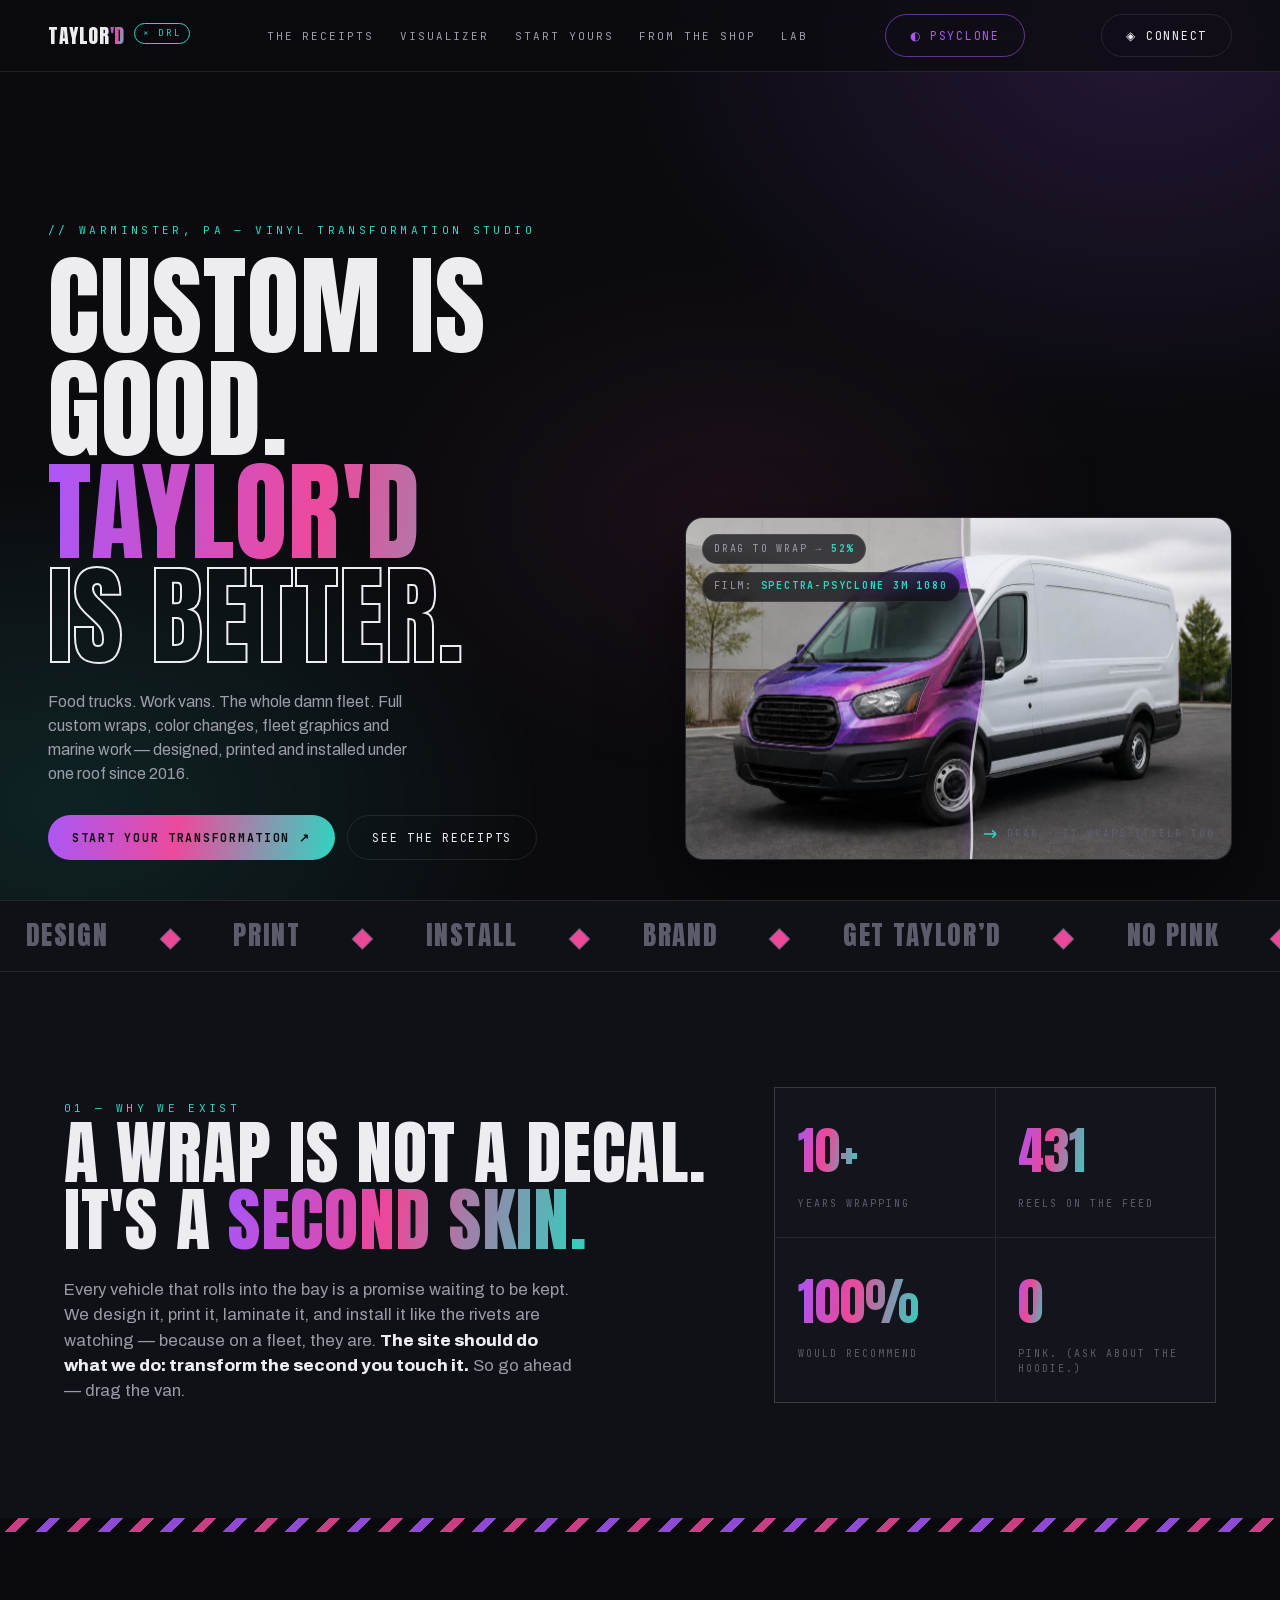
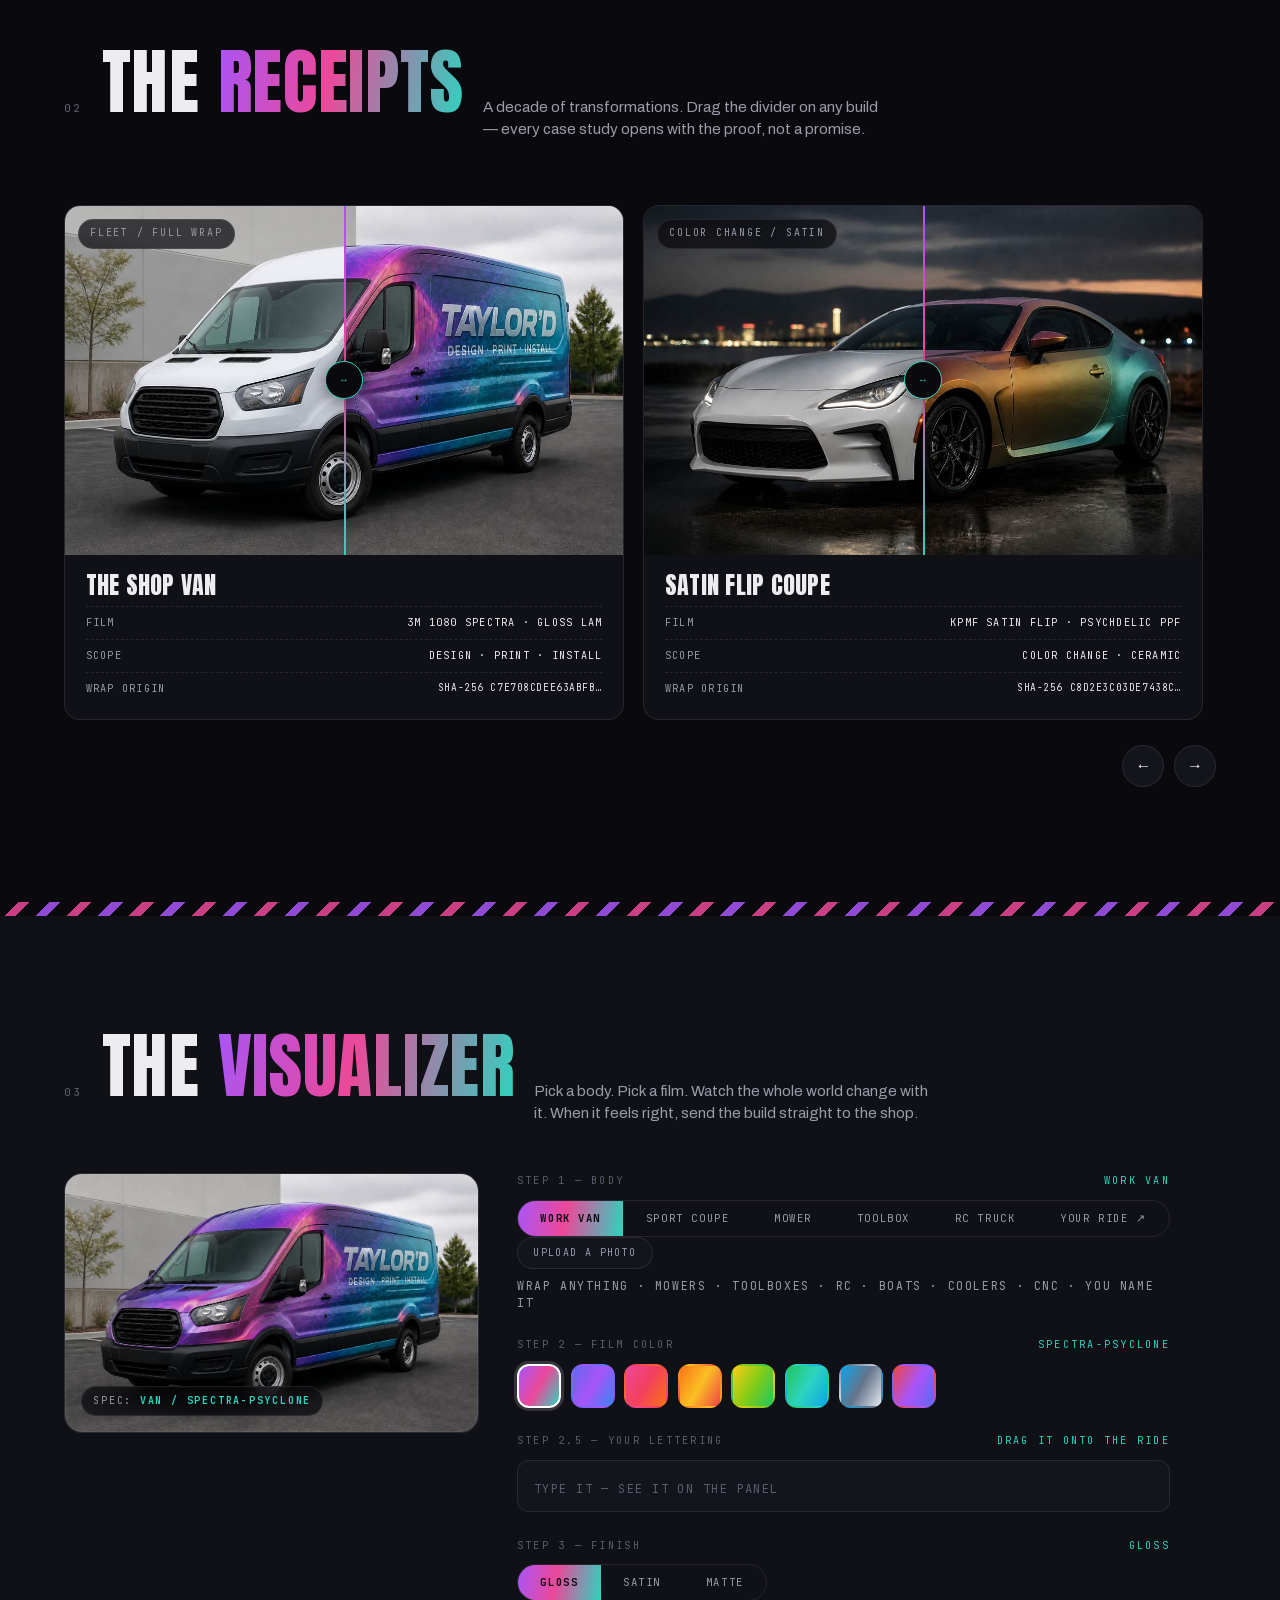
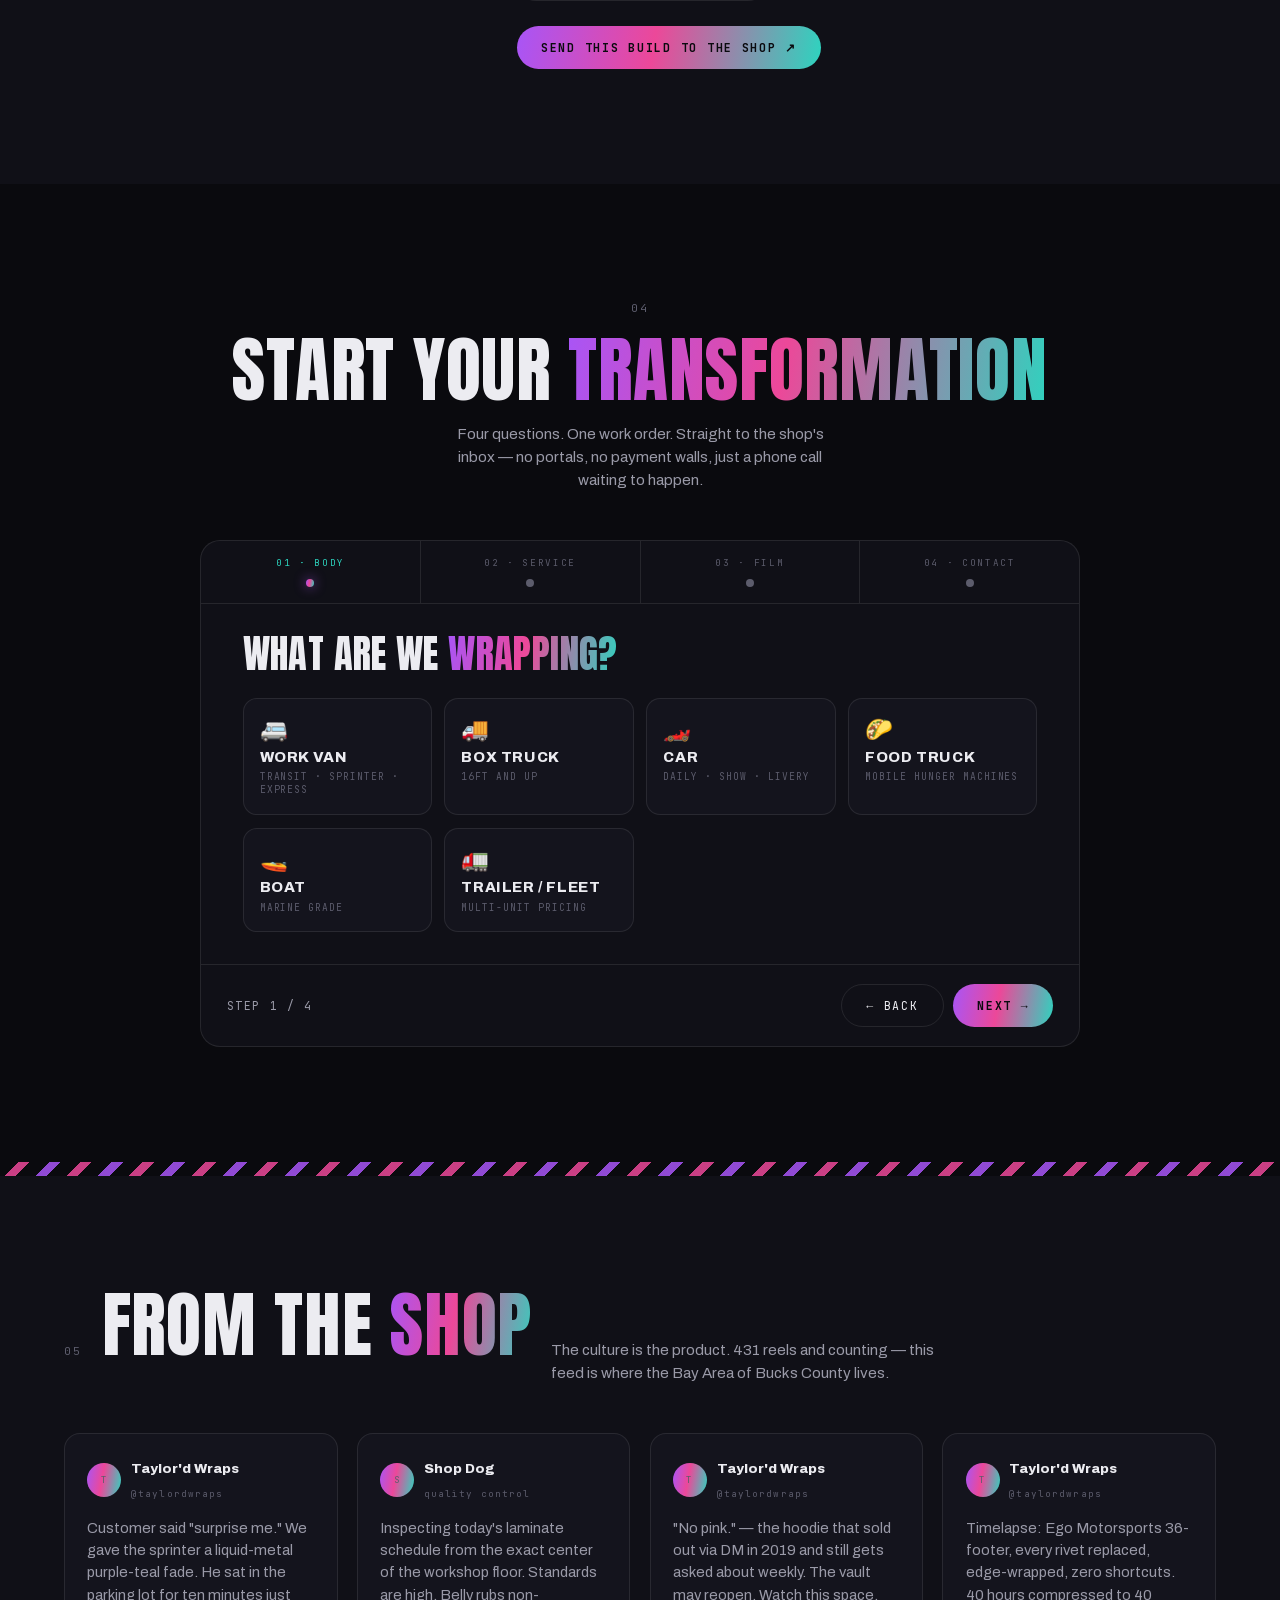
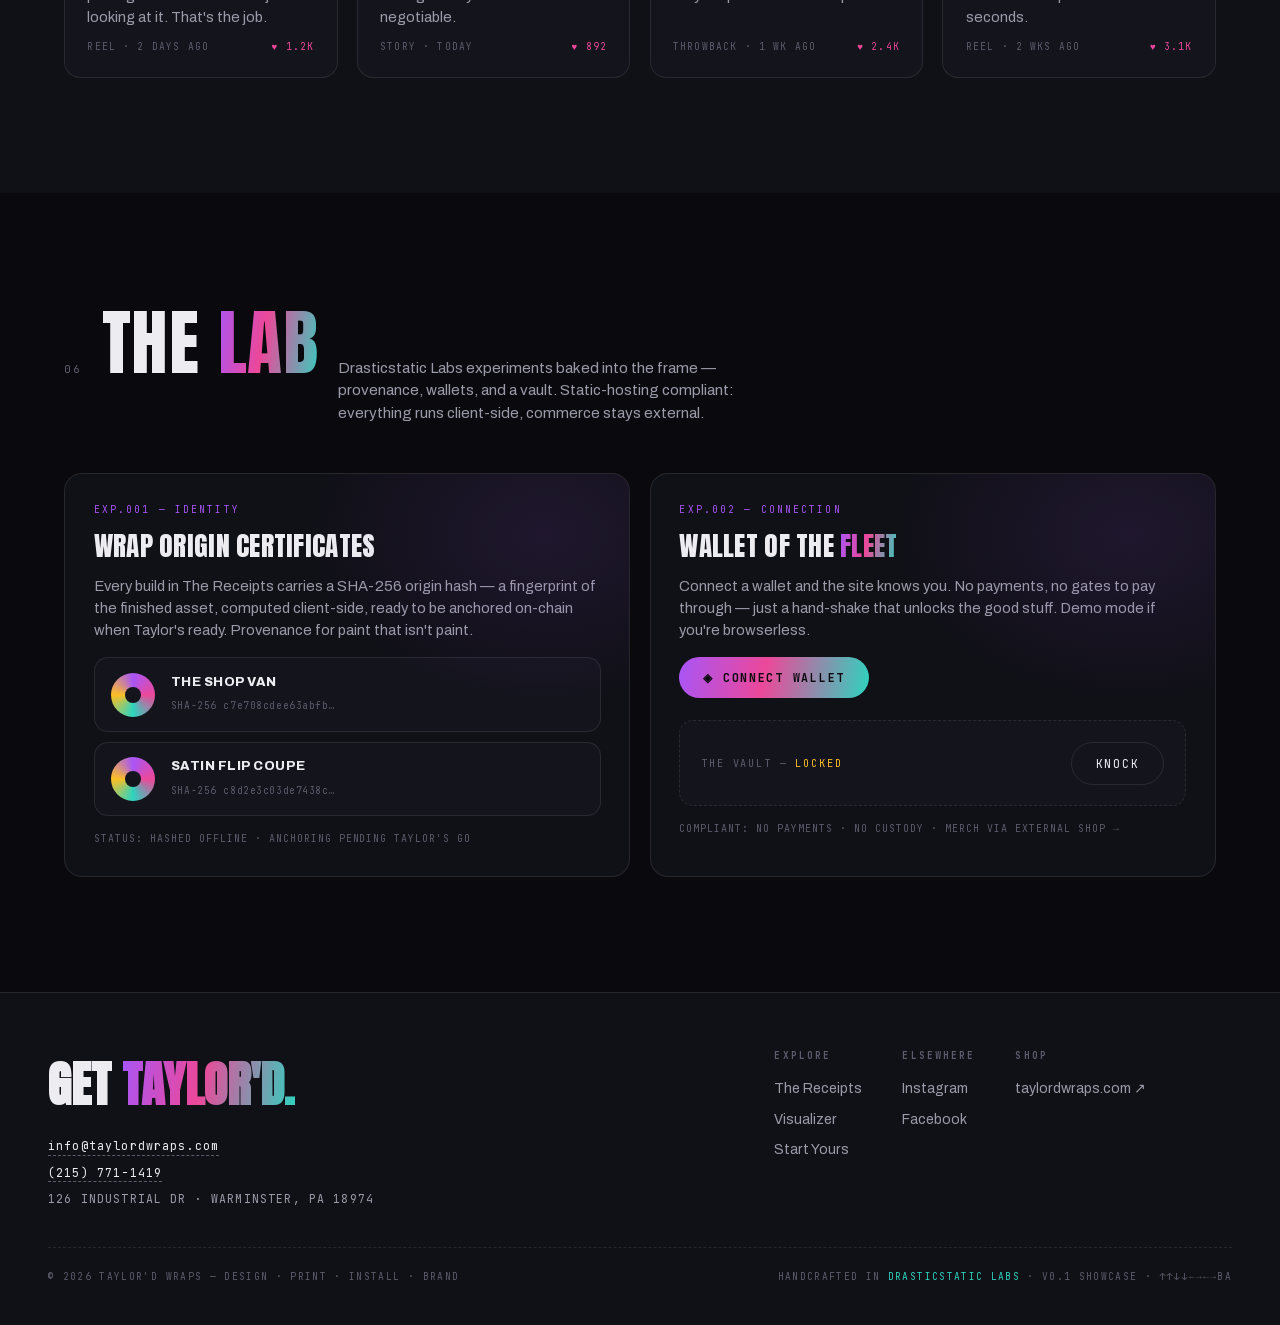
==== index.html @ 8d1de33e "[skip ci] sync signed bundle 8b000ce3f2e9" ====
<!DOCTYPE html>
<html lang="en">
<head>
<meta charset="UTF-8">
<meta name="viewport" content="width=device-width, initial-scale=1.0">
<title>TAYLOR'D WRAPS — Design. Print. Install. Brand.</title>
<meta name="description" content="Custom is good. Taylor'd is better. Full custom advertisement wraps, color changes, fleet graphics, marine graphics and brand identity — Warminster, PA.">
<link rel="stylesheet" href="styles.css">
</head>
<div id="loader"><div class="lgo">TAYLOR<span class="gradtxt">'D</span></div><div class="bar"><i id="lbar"></i></div><div class="pct" id="lpct">WARMING THE LAMINATOR — 0%</div></div>

<nav>
  <a class="logo" href="#hero"><b>TAYLOR<span class="gradtxt">'D</span></b> <span class="labs">× DRL</span></a>
  <div class="links">
    <a href="#receipts">The Receipts</a><a href="#visualizer">Visualizer</a><a href="#quote">Start Yours</a><a href="#shop">From The Shop</a><a href="#lab">Lab</a>
  </div>
  <button class="btn psy-btn" id="psyBtn" aria-pressed="false" title="PSYCLONE MODE — the Konami code works too: ↑↑↓↓←→←→BA">◐ PSYCLONE</button>
  <button class="btn" id="walletBtn">◈ Connect</button>
</nav>

<header id="hero">
  <div class="bgfx"></div>
  <div class="hero-grid">
    <div class="hero-copy">
      <span class="kicker">// Warminster, PA — Vinyl Transformation Studio</span>
      <h1><span class="row">CUSTOM IS</span><span class="row">GOOD.</span><span class="row gradtxt">TAYLOR'D</span><span class="row outline">IS BETTER.</span></h1>
      <p>Food trucks. Work vans. The whole damn fleet. Full custom wraps, color changes, fleet graphics and marine work — designed, printed and installed under one roof since 2016.</p>
      <div class="hero-ctas">
        <a class="btn solid" href="#quote">Start Your Transformation ↗</a>
        <a class="btn" href="#receipts">See The Receipts</a>
      </div>
    </div>
    <div class="peelbox">
      <canvas id="peelCanvas" aria-label="Interactive wrap demonstration: drag to apply a vinyl wrap to the van" role="img"></canvas>
      <div class="peelhud">
        <span class="chip" id="peelChip">DRAG TO WRAP → <b>0%</b></span>
        <span class="chip" id="filmChip">FILM: <b>SPECTRA-PSYCLONE 3M 1080</b></span>
      </div>
      <div class="peel-hint"><svg viewBox="0 0 24 24" fill="none" stroke-width="2"><path d="M4 12h16m0 0-5-5m5 5-5 5"/></svg> DRAG · IT WRAPS ITSELF TOO</div>
    </div>
  </div>
</header>

<div class="ticker" aria-hidden="true"><div class="track" id="tickTrack"></div></div>

<section class="section" id="manifesto">
  <div class="mani">
    <div class="rv">
      <span class="kicker">01 — Why we exist</span>
      <h2>A WRAP IS NOT A DECAL.<br>IT'S A <span class="gradtxt">SECOND SKIN.</span></h2>
      <p>Every vehicle that rolls into the bay is a promise waiting to be kept. We design it, print it, laminate it, and install it like the rivets are watching — because on a fleet, they are. <b>The site should do what we do: transform the second you touch it.</b> So go ahead — drag the van.</p>
    </div>
    <div class="stats rv">
      <div class="stat"><span class="n">10+</span><span class="l">Years wrapping</span></div>
      <div class="stat"><span class="n">431</span><span class="l">Reels on the feed</span></div>
      <div class="stat"><span class="n">100%</span><span class="l">Would recommend</span></div>
      <div class="stat"><span class="n">0</span><span class="l">Pink. (Ask about the hoodie.)</span></div>
    </div>
  </div>
</section>

<div class="hazard"></div>

<section class="section" id="receipts">
  <div class="sect-head rv">
    <span class="sect-num">02</span><h2>THE <span class="gradtxt">RECEIPTS</span></h2>
    <p class="sect-sub">A decade of transformations. Drag the divider on any build — every case study opens with the proof, not a promise.</p>
  </div>
  <div class="rail" id="rail">
    <article class="case rv">
      <div class="media" data-ba>
        <img class="before" src="assets/van_before.jpg" alt="Stock white cargo van before wrap">
        <img class="after" src="assets/van_after.jpg" alt="Same van after Taylor'd iridescent psychedelic wrap with TAYLOR'D lettering">
        <span class="chip tag">FLEET / FULL WRAP</span>
        <div class="handle"></div><div class="knob">↔</div>
      </div>
      <div class="spec">
        <h3>THE SHOP VAN</h3>
        <div class="row"><span>FILM</span><b>3M 1080 SPECTRA · GLOSS LAM</b></div>
        <div class="row"><span>SCOPE</span><b>DESIGN · PRINT · INSTALL</b></div>
        <div class="row"><span>WRAP ORIGIN</span><b class="hash">SHA-256 <span data-hash="van"></span></b></div>
      </div>
    </article>
    <article class="case rv">
      <div class="media" data-ba>
        <img class="before" src="assets/car_before.jpg" alt="Stock white sports coupe before wrap">
        <img class="after" src="assets/car_after.jpg" alt="Same coupe after satin color-shift wrap from magenta to gold to teal">
        <span class="chip tag">COLOR CHANGE / SATIN</span>
        <div class="handle"></div><div class="knob">↔</div>
      </div>
      <div class="spec">
        <h3>SATIN FLIP COUPE</h3>
        <div class="row"><span>FILM</span><b>KPMF SATIN FLIP · PSYCHDELIC PPF</b></div>
        <div class="row"><span>SCOPE</span><b>COLOR CHANGE · CERAMIC</b></div>
        <div class="row"><span>WRAP ORIGIN</span><b class="hash">SHA-256 <span data-hash="car"></span></b></div>
      </div>
    </article>
    <article class="case flat rv">
      <div class="inner">
        <span class="kicker">Case file 003</span>
        <div class="big">SULLIVAN'S SCRAP METALS <span class="gradtxt">MACK TRUCK</span></div>
        <p class="desc">18 wheels of industrial brand presence. Full cab wrap + lettering that reads at highway speed and holds up at the scrap yard.</p>
      </div>
      <div class="bottom"><span class="mono">FLEET / COMMERCIAL</span><span class="hash"><b>ORIGIN</b> <span data-hash="mack"></span></span></div>
    </article>
    <article class="case flat rv">
      <div class="inner">
        <span class="kicker">Case file 004</span>
        <div class="big">THE WILD ONE <span class="gradtxt">POWERBOAT</span></div>
        <p class="desc">Marine-grade graphics built to survive sun, salt and 60 mph. The water is our second install bay.</p>
      </div>
      <div class="bottom"><span class="mono">MARINE</span><span class="hash"><b>ORIGIN</b> <span data-hash="boat"></span></span></div>
    </article>
    <article class="case flat rv">
      <div class="inner">
        <span class="kicker">Case file 005</span>
        <div class="big">797 PERFORMANCE <span class="gradtxt">CHARGER LIVERY</span></div>
        <p class="desc">Motorsport livery work — featured builds, sponsor-ready geometry, zero bubble forgiveness.</p>
      </div>
      <div class="bottom"><span class="mono">MOTORSPORT</span><span class="hash"><b>ORIGIN</b> <span data-hash="livery"></span></span></div>
    </article>
    <article class="case flat rv">
      <div class="inner">
        <span class="kicker">Case file 006</span>
        <div class="big">BARRIO STREET EATS <span class="gradtxt">FOOD TRUCK</span></div>
        <p class="desc">If your truck doesn't make people hungry from across the parking lot, we haven't finished the job.</p>
      </div>
      <div class="bottom"><span class="mono">FOOT TRAFFIC / CONVERSION</span><span class="hash"><b>ORIGIN</b> <span data-hash="truck"></span></span></div>
    </article>
  </div>
  <div class="rail-nav"><button id="railL" aria-label="Scroll cases left">←</button><button id="railR" aria-label="Scroll cases right">→</button></div>
</section>

<div class="hazard"></div>

<section class="section" id="visualizer">
  <div class="sect-head rv">
    <span class="sect-num">03</span><h2>THE <span class="gradtxt">VISUALIZER</span></h2>
    <p class="sect-sub">Pick a body. Pick a film. Watch the whole world change with it. When it feels right, send the build straight to the shop.</p>
  </div>
  <div class="viz rv">
    <div class="stage">
      <img id="vizImg" src="assets/van_after.jpg" alt="Vehicle preview with selected wrap film">
      <div class="frame"></div>
      <div class="drop">DROP IT — WE'LL WRAP IT</div>
      <div class="vtxt" id="vizText" spellcheck="false">YOUR TEXT HERE</div>
      <span class="chip badge" id="vizBadge">SPEC: <b>VAN / SPECTRA-PSYCLONE</b></span>
    </div>
    <div class="ctrls">
      <div class="ctrl">
        <div class="lab"><span>STEP 1 — BODY</span><b id="bodyName">WORK VAN</b></div>
        <div class="seg" id="bodySeg"><button class="on" data-body="van">WORK VAN</button><button data-body="car">SPORT COUPE</button><button data-body="mower">MOWER</button><button data-body="toolbox">TOOLBOX</button><button data-body="rc">RC TRUCK</button><button data-body="custom">YOUR RIDE ↗</button></div>
      <div class="presets" id="presets"><button class="pre" id="uploadBtn">UPLOAD A PHOTO</button><span class="mono">WRAP ANYTHING · MOWERS · TOOLBOXES · RC · BOATS · COOLERS · CNC · YOU NAME IT</span></div>
      <input type="file" id="wrapFile" accept="image/*" style="display:none">
      </div>
      <div class="ctrl">
        <div class="lab"><span>STEP 2 — FILM COLOR</span><b id="filmName">SPECTRA-PSYCLONE</b></div>
        <div class="swatches" id="swatches"></div>
      </div>
      <div class="ctrl">
        <div class="lab"><span>STEP 2.5 — YOUR LETTERING</span><b>DRAG IT ONTO THE RIDE</b></div>
        <input class="tinput" id="vizTextInput" maxlength="18" placeholder="TYPE IT — SEE IT ON THE PANEL">
      </div>
      <div class="ctrl">
        <div class="lab"><span>STEP 3 — FINISH</span><b id="finName">GLOSS</b></div>
        <div class="seg" id="finSeg"><button class="on" data-fin="gloss">GLOSS</button><button data-fin="satin">SATIN</button><button data-fin="matte">MATTE</button></div>
      </div>
      <div class="ctrl">
        <a class="btn solid" id="vizSend" href="#quote">Send This Build To The Shop ↗</a>
      </div>
    </div>
  </div>
</section>

<section class="section" id="quote">
  <div class="sect-head rv" style="justify-content:center;text-align:center;flex-direction:column;align-items:center">
    <span class="sect-num">04</span><h2>START YOUR <span class="gradtxt">TRANSFORMATION</span></h2>
    <p class="sect-sub">Four questions. One work order. Straight to the shop's inbox — no portals, no payment walls, just a phone call waiting to happen.</p>
  </div>
  <div class="funnel rv">
    <div class="railq">
      <div class="step on" data-s="1"><div class="t">01 · Body</div><div class="dot"></div></div>
      <div class="step" data-s="2"><div class="t">02 · Service</div><div class="dot"></div></div>
      <div class="step" data-s="3"><div class="t">03 · Film</div><div class="dot"></div></div>
      <div class="step" data-s="4"><div class="t">04 · Contact</div><div class="dot"></div></div>
    </div>
    <div class="body">
      <div class="q on" data-q="1">
        <h3>What are we <span class="gradtxt">wrapping?</span></h3>
        <div class="opts" data-key="body">
          <button class="opt" data-v="Work Van / Transit"><span class="ic">🚐</span><span class="nm">Work Van</span><span class="ds">Transit · Sprinter · Express</span></button>
          <button class="opt" data-v="Box Truck"><span class="ic">🚚</span><span class="nm">Box Truck</span><span class="ds">16ft and up</span></button>
          <button class="opt" data-v="Car / Coupe"><span class="ic">🏎️</span><span class="nm">Car</span><span class="ds">Daily · Show · Livery</span></button>
          <button class="opt" data-v="Food Truck"><span class="ic">🌮</span><span class="nm">Food Truck</span><span class="ds">Mobile hunger machines</span></button>
          <button class="opt" data-v="Boat / Marine"><span class="ic">🚤</span><span class="nm">Boat</span><span class="ds">Marine grade</span></button>
          <button class="opt" data-v="Trailer / Fleet"><span class="ic">🚛</span><span class="nm">Trailer / Fleet</span><span class="ds">Multi-unit pricing</span></button>
        </div>
      </div>
      <div class="q" data-q="2">
        <h3>What kind of <span class="gradtxt">transformation?</span></h3>
        <div class="opts" data-key="service">
          <button class="opt" data-v="Full Custom Wrap"><span class="ic">🎨</span><span class="nm">Full Custom</span><span class="ds">Design from scratch</span></button>
          <button class="opt" data-v="Color Change"><span class="ic">🌈</span><span class="nm">Color Change</span><span class="ds">Paint without paint</span></button>
          <button class="opt" data-v="Fleet Graphics"><span class="ic">🛠️</span><span class="nm">Fleet Graphics</span><span class="ds">Consistency at scale</span></button>
          <button class="opt" data-v="Lettering / Decals"><span class="ic">✒️</span><span class="nm">Lettering</span><span class="ds">Trucks · doors · windows</span></button>
          <button class="opt" data-v="Marine Graphics"><span class="ic">🌊</span><span class="nm">Marine</span><span class="ds">Salt-proof swagger</span></button>
          <button class="opt" data-v="Brand Identity"><span class="ic">⚡</span><span class="nm">Brand Identity</span><span class="ds">Logo + system</span></button>
        </div>
      </div>
      <div class="q" data-q="3">
        <h3>How should it <span class="gradtxt">finish?</span></h3>
        <div class="opts" data-key="film">
          <button class="opt" data-v="Gloss Laminate"><span class="ic">✨</span><span class="nm">Gloss</span><span class="ds">Showroom pop</span></button>
          <button class="opt" data-v="Satin / Matte"><span class="ic">🌑</span><span class="nm">Satin / Matte</span><span class="ds">Quiet luxury</span></button>
          <button class="opt" data-v="Color-Shift / Iridescent"><span class="ic">🔮</span><span class="nm">Color-Shift</span><span class="ds">Angle-dependent magic</span></button>
          <button class="opt" data-v="Specialty (Chrome/Carbon)"><span class="ic">🪩</span><span class="nm">Specialty</span><span class="ds">Chrome · carbon · glow</span></button>
          <button class="opt" data-v="Not Sure — Advise Me"><span class="ic">🧭</span><span class="nm">Advise Me</span><span class="ds">We'll pick together</span></button>
        </div>
      </div>
      <div class="q" data-q="4">
        <h3>Where do we send the <span class="gradtxt">work order?</span></h3>
        <div class="opts" style="grid-template-columns:1fr;max-width:520px">
          <div class="opt" style="cursor:text"><span class="ds" style="margin-bottom:.4rem">Your name</span><input id="qName" placeholder="First + last" style="background:none;border:none;outline:none;color:var(--txt);font-family:var(--body);font-size:1rem;font-weight:600"></div>
          <div class="opt" style="cursor:text"><span class="ds" style="margin-bottom:.4rem">Phone or email</span><input id="qContact" placeholder="(215) ..." style="background:none;border:none;outline:none;color:var(--txt);font-family:var(--body);font-size:1rem;font-weight:600"></div>
          <div class="opt" style="cursor:text"><span class="ds" style="margin-bottom:.4rem">Anything else? (the weirder the better)</span><input id="qNotes" placeholder="Ideas, deadlines, links…" style="background:none;border:none;outline:none;color:var(--txt);font-family:var(--body);font-size:1rem;font-weight:600"></div>
        </div>
      </div>
      <div class="q" data-q="5">
        <div class="tkt">
          <span class="mono">WORK ORDER <span id="tktNo">#TW-0000</span> — STATUS: QUEUED FOR THE SHOP</span>
          <dl><dt>Body</dt><dd id="tBody">—</dd><dt>Service</dt><dd id="tService">—</dd><dt>Film</dt><dd id="tFilm">—</dd><dt>Contact</dt><dd id="tContact">—</dd><dt>Notes</dt><dd id="tNotes">—</dd></dl>
        </div>
        <div style="display:flex;gap:.8rem;margin-top:1.4rem;flex-wrap:wrap">
          <a class="btn solid" id="sendMail" href="#">Email This Work Order ↗</a>
          <button class="btn" id="copySpec">Copy Spec</button>
          <button class="btn" id="resetQ">Start Over</button>
        </div>
        <div class="compliance"><i>ⓘ</i> NO PAYMENT HERE — COMMERCE STAYS OFF-SITE. THIS ORDERS A CONVERSATION, NOT A CARD CHARGE.</div>
      </div>
    </div>
    <div class="foot"><span class="mono" id="qProgress">STEP 1 / 4</span><div style="display:flex;gap:.6rem"><button class="btn" id="qBack">← Back</button><button class="btn solid" id="qNext">Next →</button></div></div>
  </div>
</section>

<div class="hazard"></div>

<section class="section" id="shop">
  <div class="sect-head rv">
    <span class="sect-num">05</span><h2>FROM THE <span class="gradtxt">SHOP</span></h2>
    <p class="sect-sub">The culture is the product. 431 reels and counting — this feed is where the Bay Area of Bucks County lives.</p>
  </div>
  <div class="feed">
    <article class="post rv"><div class="who"><span class="av">T</span><div><b>Taylor'd Wraps</b><br><span>@taylordwraps</span></div></div><p>Customer said "surprise me." We gave the sprinter a liquid-metal purple-teal fade. He sat in the parking lot for ten minutes just looking at it. That's the job.</p><div class="foot"><span>REEL · 2 days ago</span><i>♥ 1.2k</i></div></article>
    <article class="post rv"><div class="who"><span class="av">S</span><div><b>Shop Dog</b><br><span>quality control</span></div></div><p>Inspecting today's laminate schedule from the exact center of the workshop floor. Standards are high. Belly rubs non-negotiable.</p><div class="foot"><span>STORY · today</span><i>♥ 892</i></div></article>
    <article class="post rv"><div class="who"><span class="av">T</span><div><b>Taylor'd Wraps</b><br><span>@taylordwraps</span></div></div><p>"No pink." — the hoodie that sold out via DM in 2019 and still gets asked about weekly. The vault may reopen. Watch this space.</p><div class="foot"><span>THROWBACK · 1 wk ago</span><i>♥ 2.4k</i></div></article>
    <article class="post rv"><div class="who"><span class="av">T</span><div><b>Taylor'd Wraps</b><br><span>@taylordwraps</span></div></div><p>Timelapse: Ego Motorsports 36-footer, every rivet replaced, edge-wrapped, zero shortcuts. 40 hours compressed to 40 seconds.</p><div class="foot"><span>REEL · 2 wks ago</span><i>♥ 3.1k</i></div></article>
  </div>
</section>

<section class="section" id="lab">
  <div class="sect-head rv">
    <span class="sect-num">06</span><h2>THE <span class="gradtxt">LAB</span></h2>
    <p class="sect-sub">Drasticstatic Labs experiments baked into the frame — provenance, wallets, and a vault. Static-hosting compliant: everything runs client-side, commerce stays external.</p>
  </div>
  <div class="lab-grid">
    <div class="labcard rv"><span class="fx"></span>
      <span class="exp">EXP.001 — IDENTITY</span>
      <h3>WRAP ORIGIN CERTIFICATES</h3>
      <p>Every build in The Receipts carries a SHA-256 origin hash — a fingerprint of the finished asset, computed client-side, ready to be anchored on-chain when Taylor's ready. Provenance for paint that isn't paint.</p>
      <div style="display:flex;flex-direction:column;gap:.6rem">
        <div class="cert"><span class="disc"></span><div class="meta"><b>THE SHOP VAN</b><span class="hash">SHA-256 <span data-hash="van"></span></span></div></div>
        <div class="cert"><span class="disc"></span><div class="meta"><b>SATIN FLIP COUPE</b><span class="hash">SHA-256 <span data-hash="car"></span></span></div></div>
      </div>
      <span class="chainnote">STATUS: HASHED OFFLINE · ANCHORING PENDING TAYLOR'S GO</span>
    </div>
    <div class="labcard rv"><span class="fx"></span>
      <span class="exp">EXP.002 — CONNECTION</span>
      <h3>WALLET OF THE <span class="gradtxt">FLEET</span></h3>
      <p>Connect a wallet and the site knows you. No payments, no gates to pay through — just a hand-shake that unlocks the good stuff. Demo mode if you're browserless.</p>
      <div id="wallet"><button class="btn solid" id="walletBtn2">◈ Connect Wallet</button><span class="addr" id="walletAddr"></span></div>
      <div class="vault" id="vault">
        <div class="door"><span class="st">THE VAULT — <b id="vaultState">LOCKED</b></span><button class="btn" id="vaultBtn">Knock</button></div>
        <ul>
          <li><b>NO PINK.</b> hoodie — restock waitlist (2019 throwback)</li>
          <li>OG customer sticker pack — free, just ask nicely</li>
          <li>First look: the 2026 film library swatch deck</li>
        </ul>
      </div>
      <span class="chainnote">COMPLIANT: NO PAYMENTS · NO CUSTODY · MERCH VIA EXTERNAL SHOP →</span>
    </div>
  </div>
</section>

<footer>
  <div class="f-grid">
    <div>
      <h4>GET <span class="gradtxt">TAYLOR'D.</span></h4>
      <div class="contact">
        <a href="mailto:info@taylordwraps.com">info@taylordwraps.com</a>
        <a href="tel:+12157711419">(215) 771-1419</a>
        <span>126 INDUSTRIAL DR · WARMINSTER, PA 18974</span>
      </div>
    </div>
    <div class="f-links">
      <div class="col"><b>Explore</b><a href="#receipts">The Receipts</a><a href="#visualizer">Visualizer</a><a href="#quote">Start Yours</a></div>
      <div class="col"><b>Elsewhere</b><a href="https://www.instagram.com/taylordwraps/" target="_blank" rel="noopener">Instagram</a><a href="https://www.facebook.com/taylordwraps" target="_blank" rel="noopener">Facebook</a></div>
      <div class="col"><b>Shop</b><a href="https://taylordwraps.com" target="_blank" rel="noopener">taylordwraps.com ↗</a></div>
    </div>
  </div>
  <div class="f-bottom">
    <span>© 2026 TAYLOR'D WRAPS — DESIGN · PRINT · INSTALL · BRAND</span>
    <span>HANDCRAFTED IN <i>DRASTICSTATIC LABS</i> · v0.1 SHOWCASE · ↑↑↓↓←→←→BA</span>
  </div>
</footer>
<div class="toast" id="toast"></div>
<script src="app.js" defer></script>
---- styles.css ----
@font-face{font-family:'Anton';font-style:normal;font-weight:400;src:url(fonts/anton-400.woff2) format('woff2')}
@font-face{font-family:'Archivo';font-style:normal;font-weight:400;src:url(fonts/archivo-400.woff2) format('woff2')}
@font-face{font-family:'Archivo';font-style:normal;font-weight:600;src:url(fonts/archivo-600.woff2) format('woff2')}
@font-face{font-family:'Archivo';font-style:normal;font-weight:800;src:url(fonts/archivo-800.woff2) format('woff2')}
@font-face{font-family:'JetBrains Mono';font-style:normal;font-weight:400;src:url(fonts/jbmono-400.woff2) format('woff2')}
@font-face{font-family:'JetBrains Mono';font-style:normal;font-weight:700;src:url(fonts/jbmono-700.woff2) format('woff2')}

:root{
  --ink:#0a0a0e; --panel:#101017; --panel2:#14141d; --line:rgba(255,255,255,.09);
  --txt:#ececf1; --dim:#9a9aa8; --faint:#5c5c6c;
  --a1:#a855f7; --a2:#ec4899; --a3:#2dd4bf; --a4:#fbbf24;
  --grad:linear-gradient(100deg,var(--a1),var(--a2) 45%,var(--a3));
  --disp:'Anton',Impact,'Arial Black',sans-serif;
  --body:'Archivo',Helvetica,sans-serif;
  --mono:'JetBrains Mono',Menlo,monospace;
  --grain:url("data:image/svg+xml,%3Csvg xmlns='http://www.w3.org/2000/svg' width='160' height='160'%3E%3Cfilter id='n'%3E%3CfeTurbulence type='fractalNoise' baseFrequency='.9' numOctaves='2'/%3E%3CfeColorMatrix values='0 0 0 0 1 0 0 0 0 1 0 0 0 0 1 0 0 0 .05 0'/%3E%3C/filter%3E%3Crect width='160' height='160' filter='url(%23n)'/%3E%3C/svg%3E");
}
*{margin:0;padding:0;box-sizing:border-box}
html{scroll-behavior:smooth}
body{background:var(--ink);color:var(--txt);font-family:var(--body);overflow-x:hidden;line-height:1.5}
body::after{content:'';position:fixed;inset:0;background:var(--grain);pointer-events:none;z-index:9990;mix-blend-mode:overlay}
::selection{background:var(--a2);color:#fff}
a{color:inherit}
button{font-family:inherit;cursor:pointer}
img{display:block;max-width:100%}
.mono{font-family:var(--mono);font-size:.72rem;letter-spacing:.14em;text-transform:uppercase;color:var(--dim)}
.kicker{font-family:var(--mono);font-size:.7rem;letter-spacing:.3em;text-transform:uppercase;color:var(--a3)}
h1,h2,h3{font-family:var(--disp);font-weight:400;text-transform:uppercase;line-height:.95;letter-spacing:.01em}
.gradtxt{background:var(--grad);-webkit-background-clip:text;background-clip:text;color:transparent}
.section{padding:clamp(4rem,9vw,8rem) clamp(1.2rem,5vw,5rem);position:relative}
.sect-head{display:flex;align-items:baseline;gap:1.2rem;margin-bottom:3rem;flex-wrap:wrap}
.sect-num{font-family:var(--mono);font-size:.7rem;color:var(--faint);letter-spacing:.2em}
.sect-head h2{font-size:clamp(2.2rem,6vw,4.5rem)}
.sect-sub{color:var(--dim);max-width:44ch;font-size:.95rem}

/* hazard divider */
.hazard{height:14px;background:repeating-linear-gradient(-45deg,var(--ink) 0 14px,var(--a2) 14px 22px,var(--ink) 22px 36px,var(--a1) 36px 44px);opacity:.85}

/* ---------- preloader ---------- */
#loader{position:fixed;inset:0;background:var(--ink);z-index:9999;display:flex;flex-direction:column;align-items:center;justify-content:center;gap:1.4rem;transition:opacity .6s,visibility .6s}
#loader.done{opacity:0;visibility:hidden}
#loader .lgo{font-family:var(--disp);font-size:clamp(2.5rem,8vw,5rem);text-transform:uppercase;letter-spacing:.02em}
#loader .bar{width:min(320px,60vw);height:4px;background:#1d1d28;border-radius:99px;overflow:hidden}
#loader .bar i{display:block;height:100%;width:0%;background:var(--grad);transition:width .2s}
#loader .pct{font-family:var(--mono);font-size:.7rem;color:var(--faint);letter-spacing:.25em}

/* ---------- nav ---------- */
nav{position:fixed;top:0;left:0;right:0;z-index:900;display:flex;align-items:center;justify-content:space-between;padding:.9rem clamp(1.2rem,4vw,3rem);background:color-mix(in srgb,var(--ink) 72%,transparent);backdrop-filter:blur(14px);border-bottom:1px solid var(--line)}
nav .logo{font-family:var(--disp);font-size:1.25rem;text-transform:uppercase;letter-spacing:.03em;display:flex;align-items:center;gap:.6rem;text-decoration:none}
nav .logo b{font-weight:400}
nav .logo .labs{font-family:var(--mono);font-size:.58rem;letter-spacing:.2em;color:var(--a3);border:1px solid var(--a3);padding:.15rem .45rem;border-radius:99px;transform:translateY(-2px)}
nav .links{display:flex;gap:1.6rem}
nav .links a{font-family:var(--mono);font-size:.68rem;letter-spacing:.18em;text-transform:uppercase;text-decoration:none;color:var(--dim);transition:color .2s}
nav .links a:hover{color:var(--txt)}
nav .links{display:none}
@media(min-width:900px){nav .links{display:flex}}
.btn{display:inline-flex;align-items:center;gap:.5rem;font-family:var(--mono);font-size:.72rem;letter-spacing:.15em;text-transform:uppercase;padding:.8rem 1.5rem;border:1px solid var(--line);background:transparent;color:var(--txt);border-radius:99px;text-decoration:none;transition:transform .18s,box-shadow .18s,border-color .18s}
.btn:hover{transform:translateY(-2px);border-color:var(--a3);box-shadow:0 6px 24px rgba(45,212,191,.18)}
.btn.solid{background:var(--grad);border:none;color:#0a0a0e;font-weight:700}
.btn.solid:hover{box-shadow:0 10px 34px rgba(168,85,247,.4)}

/* ---------- hero ---------- */
#hero{min-height:100svh;display:flex;flex-direction:column;justify-content:flex-end;padding:7rem clamp(1.2rem,4vw,3rem) 2.5rem;position:relative;overflow:hidden}
#hero .bgfx{position:absolute;inset:-20%;background:
 radial-gradient(42% 42% at 78% 18%,rgba(168,85,247,.16),transparent 70%),
 radial-gradient(38% 38% at 18% 78%,rgba(45,212,191,.12),transparent 70%),
 radial-gradient(30% 30% at 55% 55%,rgba(236,72,153,.08),transparent 70%);
 filter:blur(10px);pointer-events:none;animation:drift 14s ease-in-out infinite alternate}
@keyframes drift{from{transform:translate3d(-2%,-1%,0) scale(1)}to{transform:translate3d(2%,2%,0) scale(1.06)}}
.hero-grid{display:grid;grid-template-columns:1.05fr .95fr;gap:2rem;align-items:end;position:relative;z-index:2}
@media(max-width:960px){.hero-grid{grid-template-columns:1fr}}
.hero-copy .kicker{display:block;margin-bottom:1rem}
.hero-copy h1{font-size:clamp(3rem,8.5vw,7rem);margin-bottom:1.4rem}
.hero-copy h1 .row{display:block}
.hero-copy h1 .outline{color:transparent;-webkit-text-stroke:2px var(--txt)}
.hero-copy p{color:var(--dim);max-width:42ch;margin-bottom:1.8rem}
.hero-ctas{display:flex;gap:.8rem;flex-wrap:wrap}
.peelbox{position:relative;border:1px solid var(--line);border-radius:18px;overflow:hidden;background:var(--panel);box-shadow:0 30px 80px rgba(0,0,0,.55)}
.peelbox canvas{width:100%;aspect-ratio:16/10;display:block;cursor:ew-resize;touch-action:none}
.peelhud{position:absolute;left:1rem;top:1rem;z-index:3;display:flex;flex-direction:column;gap:.5rem}
.chip{font-family:var(--mono);font-size:.62rem;letter-spacing:.18em;text-transform:uppercase;background:rgba(10,10,14,.72);border:1px solid var(--line);color:var(--dim);padding:.4rem .7rem;border-radius:99px;backdrop-filter:blur(8px);width:max-content}
.chip b{color:var(--a3);font-weight:700}
.chip.hot{border-color:var(--a2);color:var(--a2)}
.peel-hint{position:absolute;right:1rem;bottom:1rem;z-index:3;font-family:var(--mono);font-size:.62rem;letter-spacing:.2em;color:var(--faint);text-transform:uppercase;display:flex;gap:.5rem;align-items:center}
.peel-hint svg{width:18px;height:18px;stroke:var(--a3)}
@media(max-width:960px){#hero{padding-top:6rem}}

/* ---------- ticker ---------- */
.ticker{border-block:1px solid var(--line);padding:.9rem 0;overflow:hidden;background:var(--panel)}
.ticker .track{display:flex;gap:0;width:max-content;animation:tick 26s linear infinite}
.ticker span{font-family:var(--disp);font-size:clamp(1.1rem,2.4vw,1.7rem);text-transform:uppercase;letter-spacing:.06em;padding:0 1.6rem;white-space:nowrap;color:var(--faint)}
.ticker span:nth-child(even){color:transparent;-webkit-text-stroke:1px var(--faint)}
.ticker i{color:var(--a2);font-style:normal}
@keyframes tick{to{transform:translateX(-50%)}}

/* ---------- manifesto ---------- */
#manifesto{background:var(--panel)}
.mani{display:grid;grid-template-columns:1.2fr .8fr;gap:3rem;align-items:end}
@media(max-width:900px){.mani{grid-template-columns:1fr}}
.mani h2{font-size:clamp(2.4rem,5.5vw,4.6rem);margin-bottom:1.5rem}
.mani p{color:var(--dim);font-size:1.05rem;max-width:52ch}
.mani p b{color:var(--txt)}
.stats{display:grid;grid-template-columns:repeat(2,1fr);gap:1px;background:var(--line);border:1px solid var(--line)}
.stat{background:var(--panel2);padding:1.6rem 1.4rem}
.stat .n{font-family:var(--disp);font-size:clamp(2rem,4vw,3.2rem);background:var(--grad);-webkit-background-clip:text;background-clip:text;color:transparent}
.stat .l{font-family:var(--mono);font-size:.62rem;letter-spacing:.2em;text-transform:uppercase;color:var(--faint);margin-top:.4rem;display:block}

/* ---------- receipts (case studies) ---------- */
#receipts{background:var(--ink)}
.rail{display:flex;gap:1.2rem;overflow-x:auto;scroll-snap-type:x mandatory;padding:1rem 0 1.6rem;scrollbar-width:thin;scrollbar-color:var(--a1) transparent}
.case{scroll-snap-align:start;flex:0 0 min(560px,84vw);border:1px solid var(--line);border-radius:16px;background:var(--panel);overflow:hidden;display:flex;flex-direction:column}
.case .media{position:relative;aspect-ratio:16/10;overflow:hidden}
.case .media img{position:absolute;inset:0;width:100%;height:100%;object-fit:cover}
.case .media img.after{clip-path:inset(0 0 0 var(--split,50%))}
.case .handle{position:absolute;top:0;bottom:0;left:var(--split,50%);width:2px;background:var(--grad);z-index:4}
.case .knob{position:absolute;top:50%;left:var(--split,50%);transform:translate(-50%,-50%);z-index:5;width:38px;height:38px;border-radius:50%;background:var(--ink);border:1px solid var(--a3);display:grid;place-items:center;font-family:var(--mono);font-size:.6rem;color:var(--a3);letter-spacing:.05em;cursor:ew-resize;touch-action:none;box-shadow:0 4px 18px rgba(0,0,0,.5)}
.case .tag{position:absolute;top:.8rem;left:.8rem;z-index:6}
.case .spec{padding:1.2rem 1.3rem 1.4rem;display:flex;flex-direction:column;gap:.55rem}
.case .spec h3{font-size:1.5rem}
.case .spec .row{display:flex;justify-content:space-between;gap:1rem;font-family:var(--mono);font-size:.64rem;letter-spacing:.12em;text-transform:uppercase;color:var(--dim);border-top:1px dashed var(--line);padding-top:.5rem}
.case .spec .row b{color:var(--txt);font-weight:400;text-align:right}
.case.flat{justify-content:space-between;background:
 linear-gradient(140deg,rgba(168,85,247,.09),transparent 55%),
 linear-gradient(320deg,rgba(45,212,191,.07),transparent 55%),var(--panel)}
.case.flat .inner{padding:1.5rem 1.4rem;display:flex;flex-direction:column;gap:.8rem;flex:1}
.case.flat .big{font-family:var(--disp);font-size:clamp(1.8rem,3.5vw,2.6rem);text-transform:uppercase;line-height:.98}
.case.flat .desc{color:var(--dim);font-size:.92rem}
.case.flat .bottom{padding:1.2rem 1.4rem;border-top:1px dashed var(--line);display:flex;justify-content:space-between;align-items:center;gap:1rem}
.hash{font-family:var(--mono);font-size:.6rem;color:var(--faint);letter-spacing:.06em;word-break:break-all}
.hash b{color:var(--a3);font-weight:400}
.rail-nav{display:flex;gap:.6rem;justify-content:flex-end}
.rail-nav button{width:42px;height:42px;border-radius:50%;border:1px solid var(--line);background:var(--panel2);color:var(--txt);font-size:1rem;transition:border-color .2s}
.rail-nav button:hover{border-color:var(--a3)}

/* ---------- visualizer ---------- */
#visualizer{background:var(--panel)}
.viz{display:grid;grid-template-columns:.9fr 1.1fr;gap:2.4rem;align-items:start}
@media(max-width:960px){.viz{grid-template-columns:1fr}}
.viz .stage{border:1px solid var(--line);border-radius:18px;overflow:hidden;background:var(--panel2);position:relative}
.viz .stage img{width:100%;aspect-ratio:16/10;object-fit:cover;transition:filter .45s cubic-bezier(.4,0,.2,1)}
.viz .stage .frame{position:absolute;inset:0;border:1px solid rgba(255,255,255,.06);border-radius:18px;pointer-events:none}
.viz .stage .badge{position:absolute;left:1rem;bottom:1rem;z-index:2}
.ctrls{display:flex;flex-direction:column;gap:1.6rem}
.ctrl .lab{font-family:var(--mono);font-size:.64rem;letter-spacing:.22em;text-transform:uppercase;color:var(--faint);margin-bottom:.7rem;display:flex;justify-content:space-between}
.ctrl .lab b{color:var(--a3);font-weight:400}
.swatches{display:flex;gap:.6rem;flex-wrap:wrap}
.sw{width:44px;height:44px;border-radius:12px;border:2px solid transparent;position:relative;transition:transform .15s,border-color .15s;overflow:hidden}
.sw:hover{transform:translateY(-3px)}
.sw.on{border-color:#fff;box-shadow:0 0 0 3px rgba(255,255,255,.15)}
.sw span{position:absolute;inset:auto 0 .2rem;text-align:center;font-family:var(--mono);font-size:.5rem;letter-spacing:.08em;color:rgba(255,255,255,.85);text-shadow:0 1px 3px rgba(0,0,0,.8)}
.seg{display:flex;border:1px solid var(--line);border-radius:99px;overflow:hidden;width:max-content}
.seg button{padding:.65rem 1.4rem;background:transparent;border:none;color:var(--dim);font-family:var(--mono);font-size:.66rem;letter-spacing:.15em;text-transform:uppercase;transition:background .2s,color .2s}
.seg button.on{background:var(--grad);color:#0a0a0e;font-weight:700}

/* ---------- quote funnel ---------- */
#quote{background:var(--ink)}
.funnel{max-width:880px;margin:0 auto;border:1px solid var(--line);border-radius:20px;background:var(--panel);overflow:hidden}
.funnel .railq{display:flex;border-bottom:1px solid var(--line)}
.funnel .railq .step{flex:1;padding:1rem .6rem;text-align:center;border-right:1px solid var(--line);position:relative}
.funnel .railq .step:last-child{border-right:none}
.funnel .railq .step .t{font-family:var(--mono);font-size:.58rem;letter-spacing:.18em;text-transform:uppercase;color:var(--faint)}
.funnel .railq .step.on .t{color:var(--a3)}
.funnel .railq .step .dot{width:8px;height:8px;border-radius:50%;background:var(--faint);margin:.5rem auto 0}
.funnel .railq .step.on .dot{background:var(--grad);box-shadow:0 0 12px rgba(168,85,247,.7)}
.funnel .body{padding:2rem clamp(1.2rem,4vw,2.6rem);min-height:300px}
.q{display:none;animation:fadein .4s ease}
.q.on{display:block}
@keyframes fadein{from{opacity:0;transform:translateY(12px)}to{opacity:1;transform:none}}
.q h3{font-size:clamp(1.6rem,3.5vw,2.4rem);margin-bottom:1.6rem}
.opts{display:grid;grid-template-columns:repeat(auto-fit,minmax(150px,1fr));gap:.8rem}
.opt{border:1px solid var(--line);border-radius:14px;background:var(--panel2);padding:1.1rem 1rem;text-align:left;color:var(--txt);transition:border-color .15s,transform .15s,background .15s;display:flex;flex-direction:column;gap:.35rem}
.opt:hover{transform:translateY(-3px);border-color:var(--a1)}
.opt.on{border-color:var(--a3);background:color-mix(in srgb,var(--a3) 8%,var(--panel2))}
.opt .ic{font-size:1.4rem}
.opt .nm{font-weight:800;font-size:.92rem;text-transform:uppercase;letter-spacing:.04em}
.opt .ds{font-family:var(--mono);font-size:.6rem;color:var(--faint);letter-spacing:.1em;text-transform:uppercase}
.funnel .foot{display:flex;justify-content:space-between;align-items:center;padding:1.2rem 1.6rem;border-top:1px solid var(--line);gap:1rem;flex-wrap:wrap}
.tkt{border:1px dashed var(--a3);border-radius:14px;padding:1.4rem;background:color-mix(in srgb,var(--a3) 5%,var(--panel))}
.tkt .mono{color:var(--a3)}
.tkt dl{display:grid;grid-template-columns:auto 1fr;gap:.45rem 1.4rem;margin-top:1rem;font-size:.9rem}
.tkt dt{font-family:var(--mono);font-size:.62rem;letter-spacing:.16em;text-transform:uppercase;color:var(--faint);align-self:center}
.tkt dd{color:var(--txt);font-weight:600}
.compliance{display:flex;gap:.6rem;align-items:center;margin-top:1.2rem;font-family:var(--mono);font-size:.6rem;letter-spacing:.14em;text-transform:uppercase;color:var(--faint)}
.compliance i{font-style:normal;color:var(--a4)}

/* ---------- shop feed ---------- */
#shop{background:var(--panel)}
.feed{display:grid;grid-template-columns:repeat(auto-fit,minmax(250px,1fr));gap:1.2rem}
.post{border:1px solid var(--line);border-radius:16px;background:var(--panel2);padding:1.4rem;display:flex;flex-direction:column;gap:.8rem;transition:transform .2s,border-color .2s}
.post:hover{transform:translateY(-4px);border-color:var(--a2)}
.post .who{display:flex;align-items:center;gap:.6rem}
.post .av{width:34px;height:34px;border-radius:50%;background:var(--grad);display:grid;place-items:center;font-family:var(--disp);font-size:.9rem;color:#0a0a0e}
.post .who b{font-size:.85rem;font-weight:800}
.post .who span{font-family:var(--mono);font-size:.58rem;color:var(--faint);letter-spacing:.12em}
.post p{color:var(--dim);font-size:.92rem}
.post .foot{margin-top:auto;display:flex;justify-content:space-between;font-family:var(--mono);font-size:.6rem;color:var(--faint);letter-spacing:.12em;text-transform:uppercase}
.post .foot i{font-style:normal;color:var(--a2)}

/* ---------- lab ---------- */
#lab{background:var(--ink)}
.lab-grid{display:grid;grid-template-columns:1fr 1fr;gap:1.2rem}
@media(max-width:900px){.lab-grid{grid-template-columns:1fr}}
.labcard{border:1px solid var(--line);border-radius:18px;background:var(--panel);padding:1.8rem;display:flex;flex-direction:column;gap:1rem;position:relative;overflow:hidden}
.labcard .exp{font-family:var(--mono);font-size:.6rem;letter-spacing:.22em;color:var(--a1);text-transform:uppercase}
.labcard h3{font-size:1.7rem}
.labcard p{color:var(--dim);font-size:.92rem}
.labcard .fx{position:absolute;inset:0;background:radial-gradient(60% 60% at 85% 15%,rgba(168,85,247,.1),transparent 70%);pointer-events:none}
#wallet{display:flex;align-items:center;gap:.8rem;flex-wrap:wrap}
#wallet .addr{font-family:var(--mono);font-size:.68rem;color:var(--a3);letter-spacing:.06em;word-break:break-all}
.vault{margin-top:.4rem;border:1px dashed var(--line);border-radius:14px;padding:1.3rem;background:var(--panel2)}
.vault .door{display:flex;align-items:center;justify-content:space-between;gap:1rem}
.vault .st{font-family:var(--mono);font-size:.64rem;letter-spacing:.18em;text-transform:uppercase;color:var(--faint)}
.vault .st b{color:var(--a4);font-weight:400}
.vault ul{margin:1rem 0 0 1.1rem;color:var(--dim);font-size:.88rem;display:none}
.vault ul li{margin:.35rem 0}
.vault.open ul{display:block}
.cert{display:flex;align-items:center;gap:1rem;border:1px solid var(--line);border-radius:14px;padding:.9rem 1rem;background:var(--panel2)}
.cert .disc{width:44px;height:44px;border-radius:50%;background:conic-gradient(from 0deg,var(--a1),var(--a2),var(--a3),var(--a4),var(--a1));position:relative;flex:none;animation:spin 9s linear infinite}
@keyframes spin{to{transform:rotate(360deg)}}
.cert .disc::after{content:'';position:absolute;inset:32%;background:var(--panel2);border-radius:50%}
.cert .meta{min-width:0}
.cert .meta b{font-size:.8rem;font-weight:800;display:block;letter-spacing:.04em;text-transform:uppercase}
.chainnote{font-family:var(--mono);font-size:.62rem;color:var(--faint);letter-spacing:.1em}

/* ---------- footer ---------- */
footer{border-top:1px solid var(--line);padding:3.5rem clamp(1.2rem,4vw,3rem) 2.5rem;background:var(--panel)}
.f-grid{display:grid;grid-template-columns:1.2fr .8fr;gap:2.5rem;margin-bottom:2.5rem}
@media(max-width:800px){.f-grid{grid-template-columns:1fr}}
.f-grid h4{font-family:var(--disp);font-size:clamp(1.8rem,4vw,3rem);text-transform:uppercase;margin-bottom:1rem}
.f-grid .contact{display:flex;flex-direction:column;gap:.5rem;font-family:var(--mono);font-size:.72rem;letter-spacing:.1em;color:var(--dim)}
.f-grid .contact a{text-decoration:none;color:var(--txt);border-bottom:1px dashed var(--faint);width:max-content}
.f-links{display:flex;gap:2.5rem;flex-wrap:wrap}
.f-links .col{display:flex;flex-direction:column;gap:.6rem}
.f-links .col b{font-family:var(--mono);font-size:.6rem;letter-spacing:.22em;color:var(--faint);text-transform:uppercase;margin-bottom:.3rem}
.f-links a{text-decoration:none;color:var(--dim);font-size:.88rem}
.f-links a:hover{color:var(--txt)}
.f-bottom{display:flex;justify-content:space-between;gap:1rem;flex-wrap:wrap;border-top:1px dashed var(--line);padding-top:1.4rem;font-family:var(--mono);font-size:.6rem;letter-spacing:.14em;text-transform:uppercase;color:var(--faint)}
.f-bottom i{font-style:normal;color:var(--a3)}

/* ---------- reveal ---------- */
.rv{opacity:0;transform:translateY(26px);transition:opacity .8s cubic-bezier(.2,.7,.2,1),transform .8s cubic-bezier(.2,.7,.2,1)}
.rv.in{opacity:1;transform:none}

/* ---------- psychedelic mode ---------- */
body.psylight #hero .bgfx{filter:blur(2px) saturate(2.2)}
body.psylight{animation:psy 7s linear infinite}
@keyframes psy{0%{filter:hue-rotate(0deg)}100%{filter:hue-rotate(360deg)}}
.toast{position:fixed;left:50%;bottom:2rem;transform:translate(-50%,20px);background:var(--panel2);border:1px solid var(--a2);color:var(--txt);font-family:var(--mono);font-size:.66rem;letter-spacing:.14em;text-transform:uppercase;padding:.9rem 1.4rem;border-radius:99px;z-index:9500;opacity:0;transition:opacity .3s,transform .3s;pointer-events:none}
.toast.show{opacity:1;transform:translate(-50%,0)}

/* ---------- v1.1: lettering + wrap anything ---------- */
.viz .stage .vtxt{position:absolute;z-index:3;font-family:var(--disp);font-size:clamp(1.5rem,3.4vw,2.6rem);text-transform:uppercase;color:#fff;text-shadow:0 2px 0 rgba(0,0,0,.6),0 0 24px rgba(0,0,0,.35);letter-spacing:.02em;cursor:grab;user-select:none;-webkit-user-select:none;touch-action:none;white-space:nowrap;padding:.1em .25em}
.viz .stage .vtxt:active{cursor:grabbing}
.viz .stage .drop{position:absolute;inset:0;display:none;place-items:center;z-index:4;background:rgba(10,10,14,.78);backdrop-filter:blur(6px);font-family:var(--mono);font-size:.7rem;letter-spacing:.2em;color:var(--a3);text-transform:uppercase;text-align:center;padding:1rem;pointer-events:none}
.viz .stage.dragover .drop{display:grid}
.presets{display:flex;gap:.5rem;flex-wrap:wrap;align-items:center}
.pre{border:1px solid var(--line);border-radius:99px;background:var(--panel2);color:var(--dim);font-family:var(--mono);font-size:.62rem;letter-spacing:.14em;text-transform:uppercase;padding:.55rem .95rem;transition:color .2s,border-color .2s}
.pre:hover{color:var(--txt);border-color:var(--a1)}
.pre.on{border-color:var(--a3);color:var(--a3)}
.tinput{width:100%;background:var(--panel2);border:1px solid var(--line);border-radius:12px;color:var(--txt);font-family:var(--disp);font-size:1.05rem;letter-spacing:.06em;text-transform:uppercase;padding:.75rem 1rem;outline:none}
.tinput:focus{border-color:var(--a3)}
.tinput::placeholder{color:var(--faint);font-family:var(--mono);font-size:.75rem;letter-spacing:.12em}
#dog{position:fixed;bottom:1.4rem;left:-90px;font-size:2.8rem;z-index:9400;pointer-events:none;transition:left 3.4s linear;transform:scaleX(-1);filter:drop-shadow(0 4px 12px rgba(0,0,0,.5))}
#flash{position:fixed;inset:0;z-index:9390;pointer-events:none;background:#ff2d95;opacity:0;transition:opacity .45s}
/* ---------- v1.2: psyclone button ---------- */
.psy-btn{border-color:rgba(168,85,247,.55);color:var(--a1)}
.psy-btn:hover{border-color:var(--a1);box-shadow:0 6px 24px rgba(168,85,247,.25)}
.psy-btn[aria-pressed="true"]{background:var(--grad);color:#0a0a0e;border-color:transparent;font-weight:700}

@media (prefers-reduced-motion: reduce){
  *,*::before,*::after{animation-duration:.001s !important;transition-duration:.001s !important}
  .rv{opacity:1;transform:none}
}
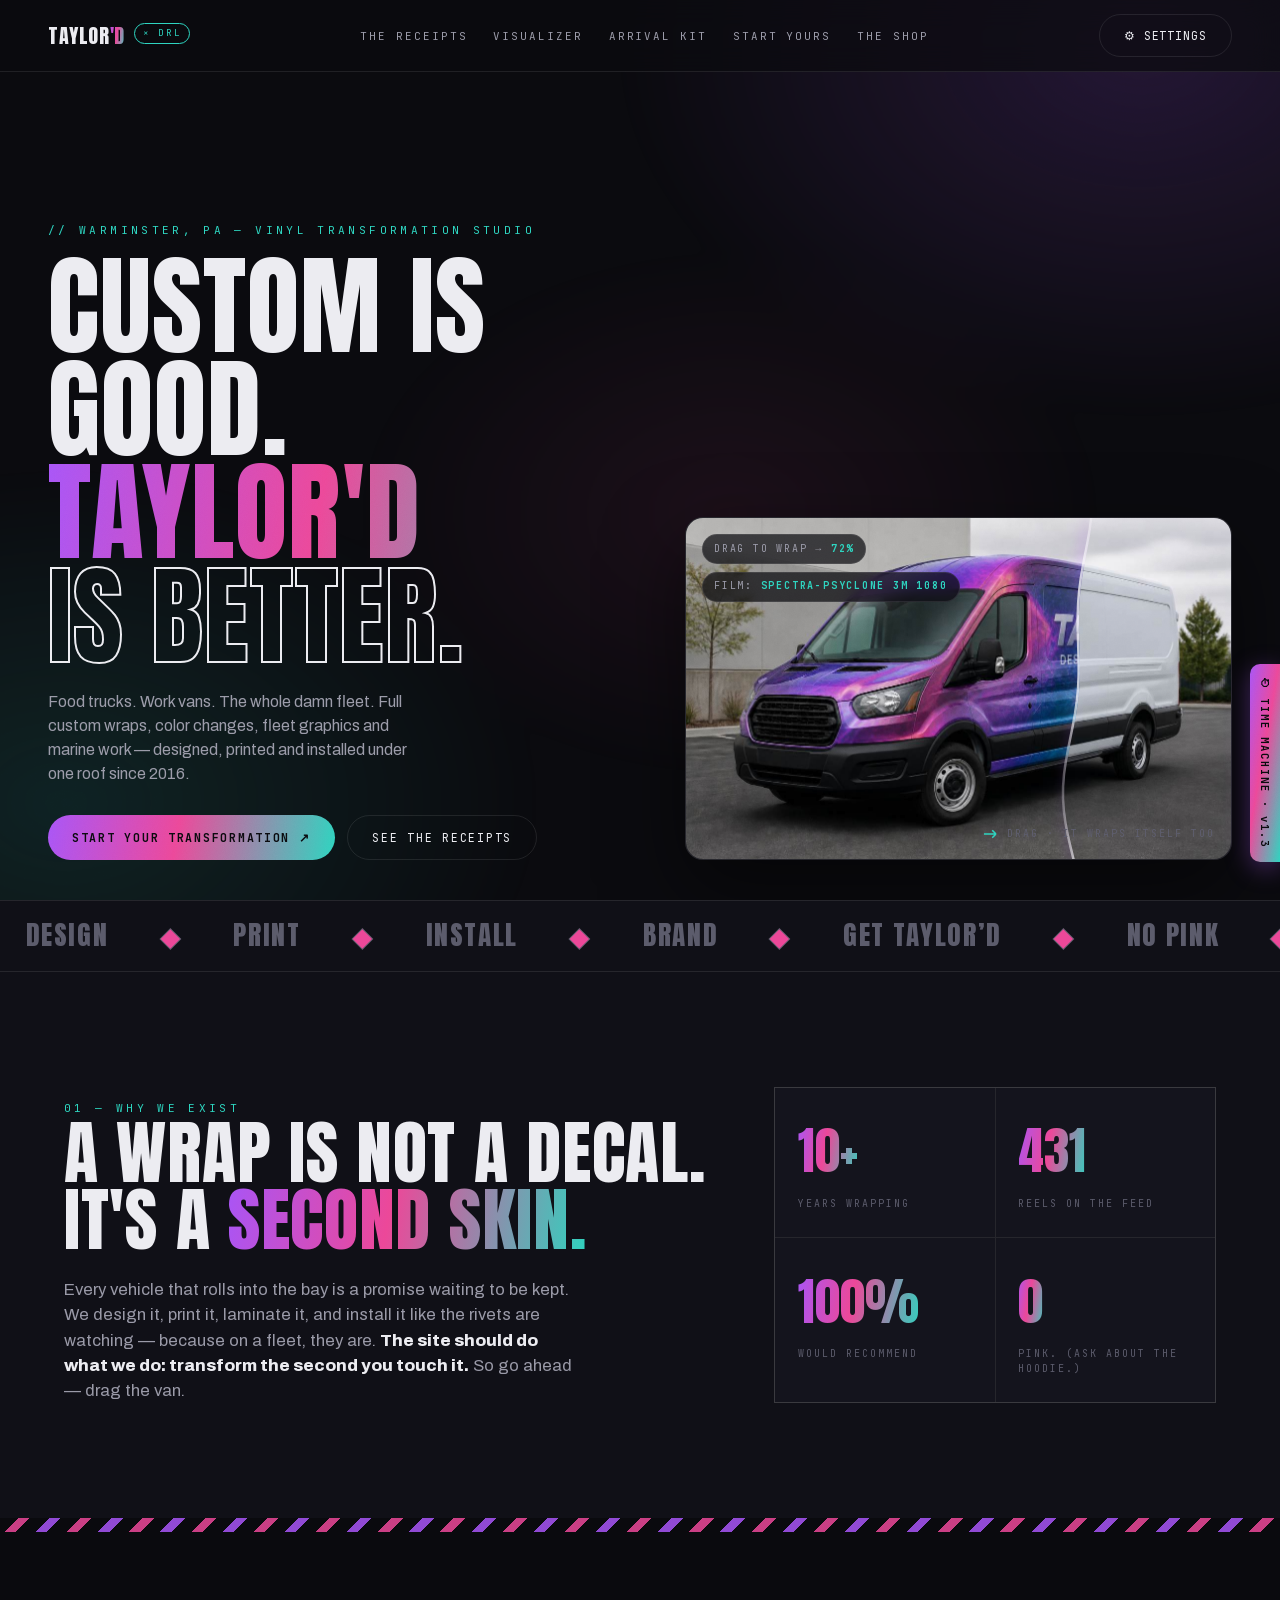
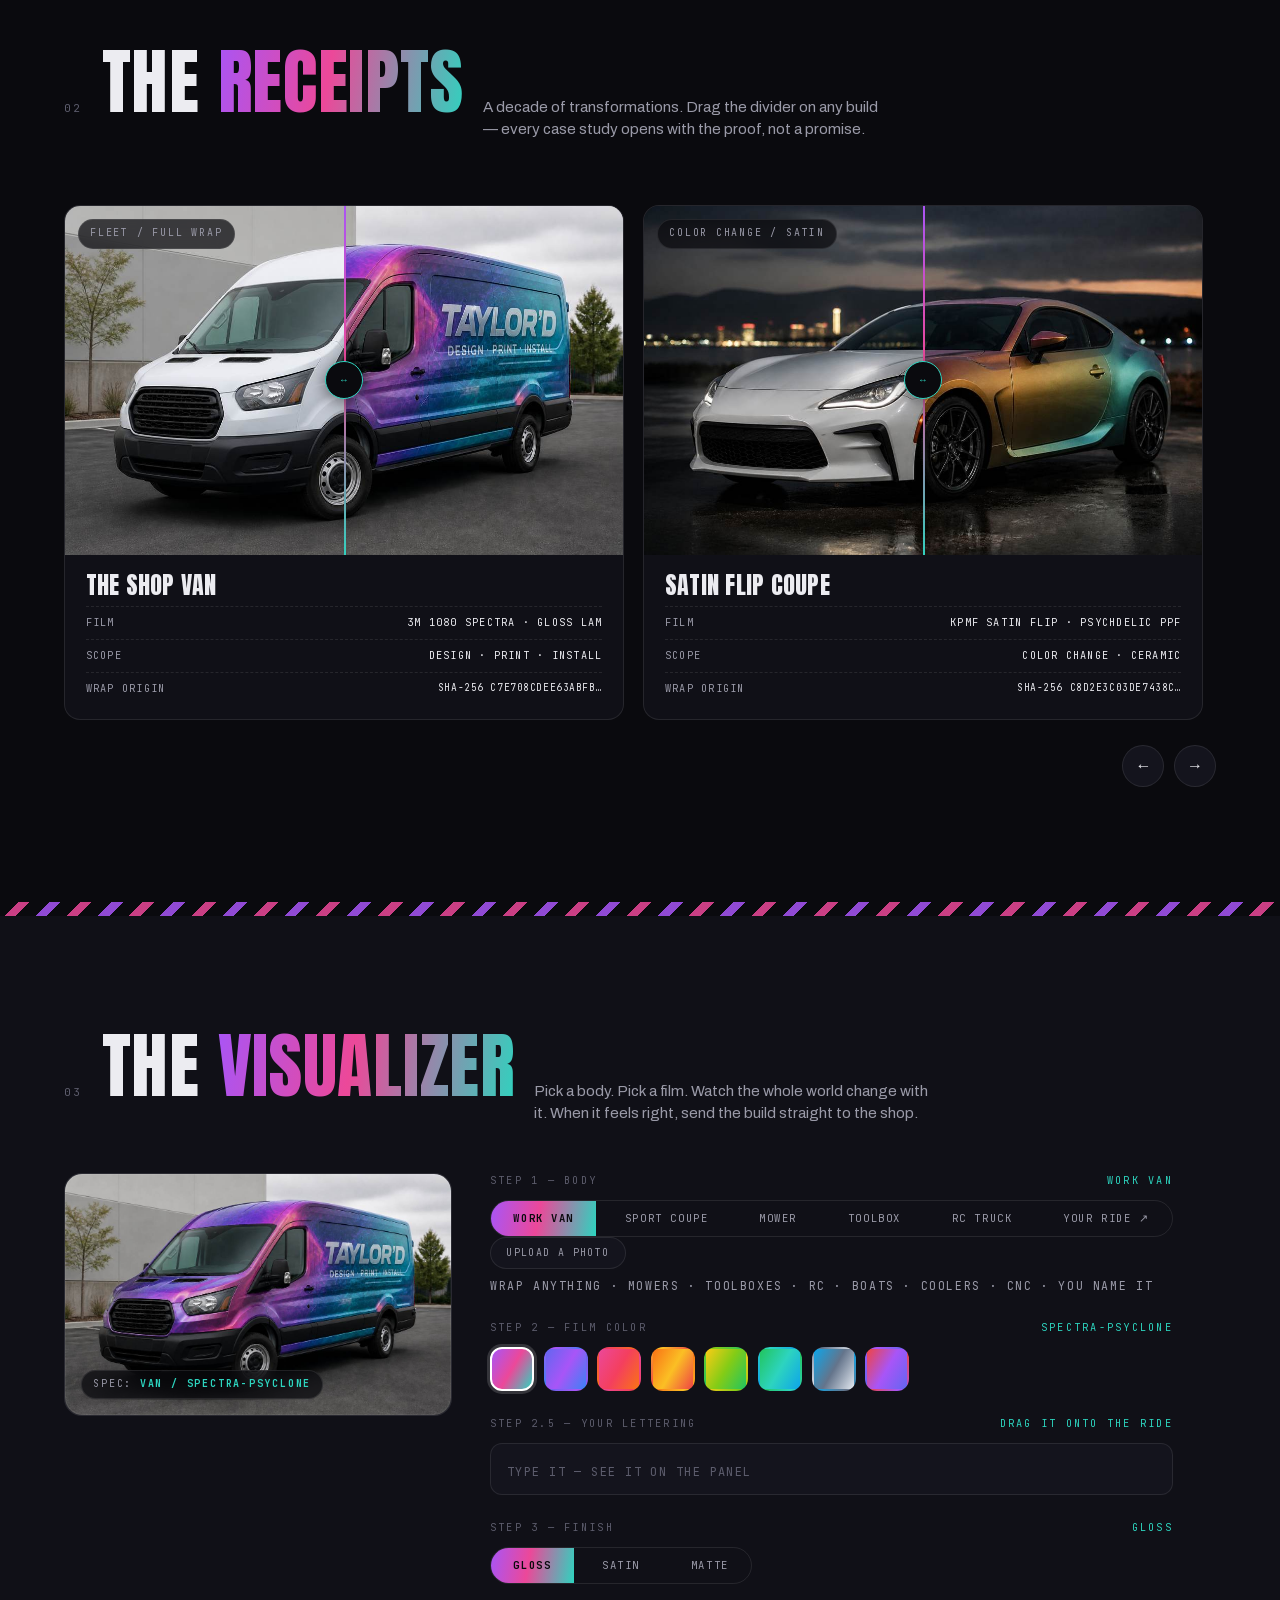
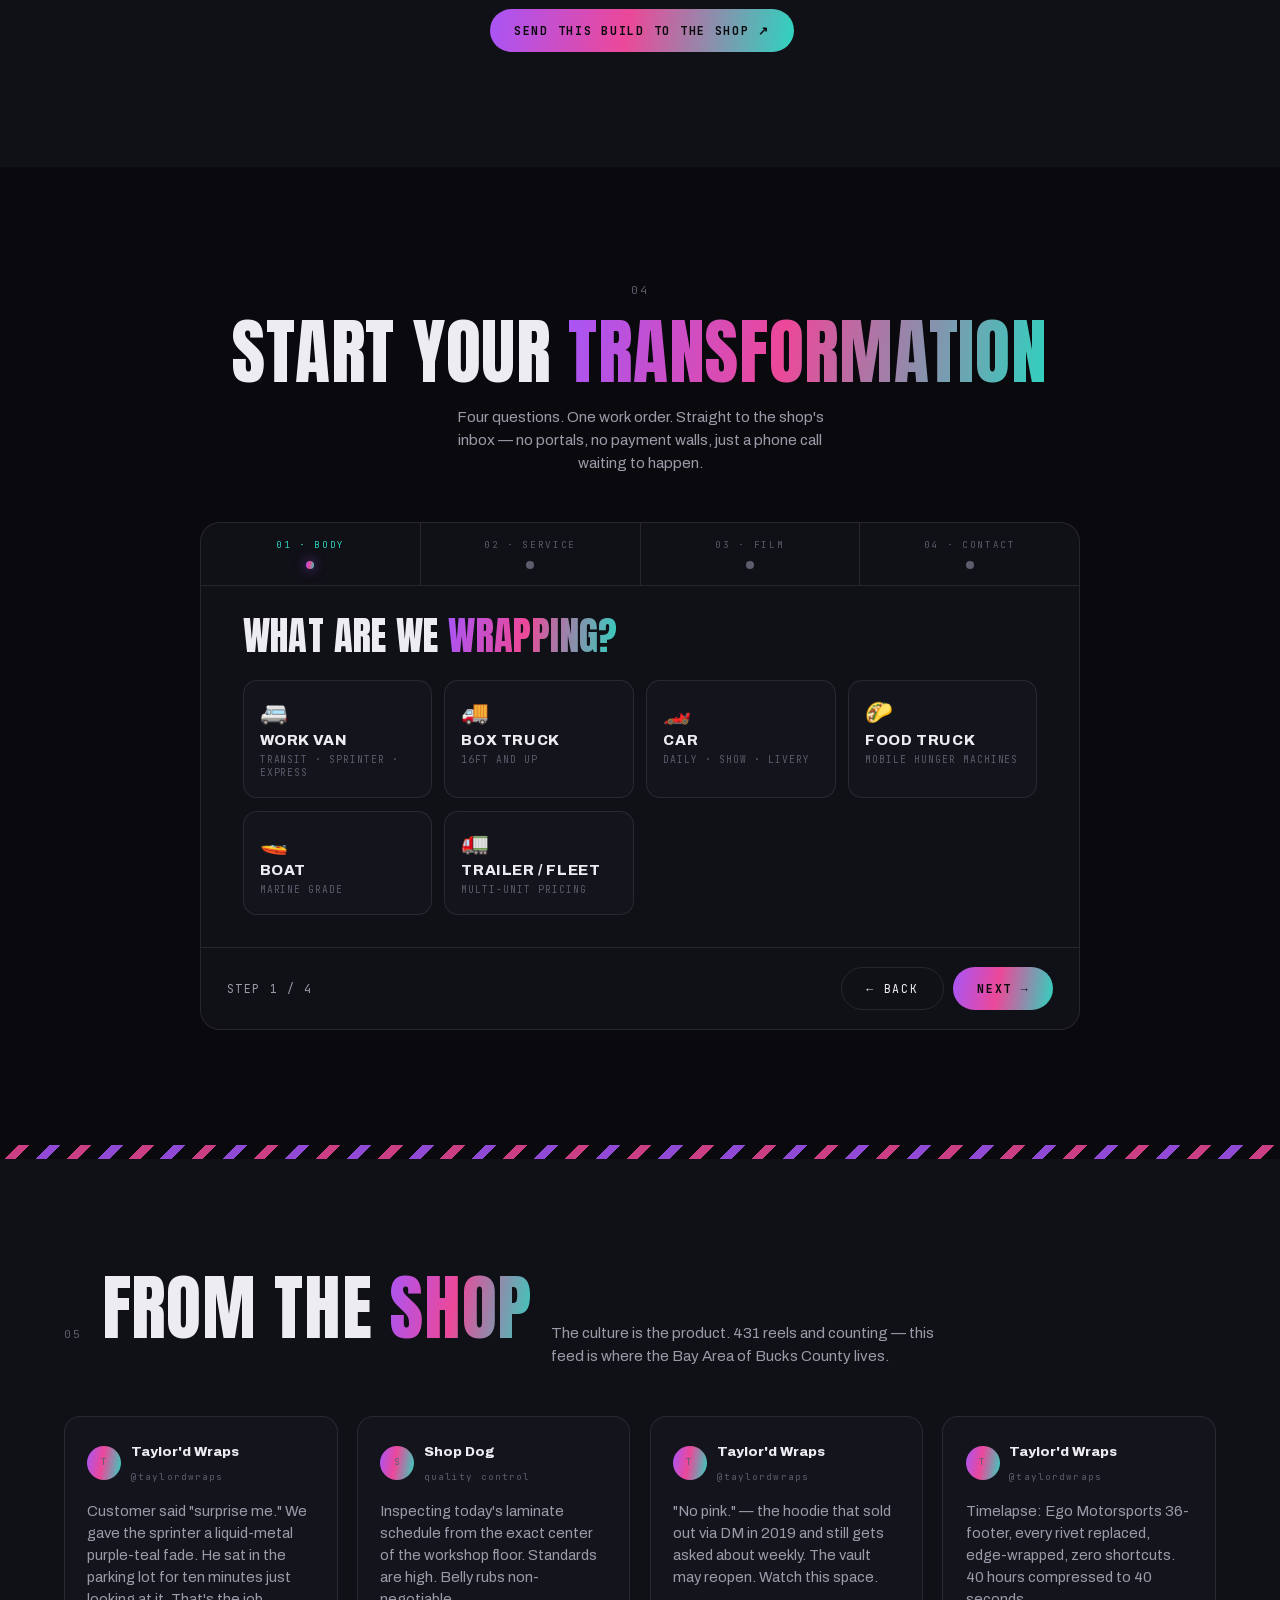
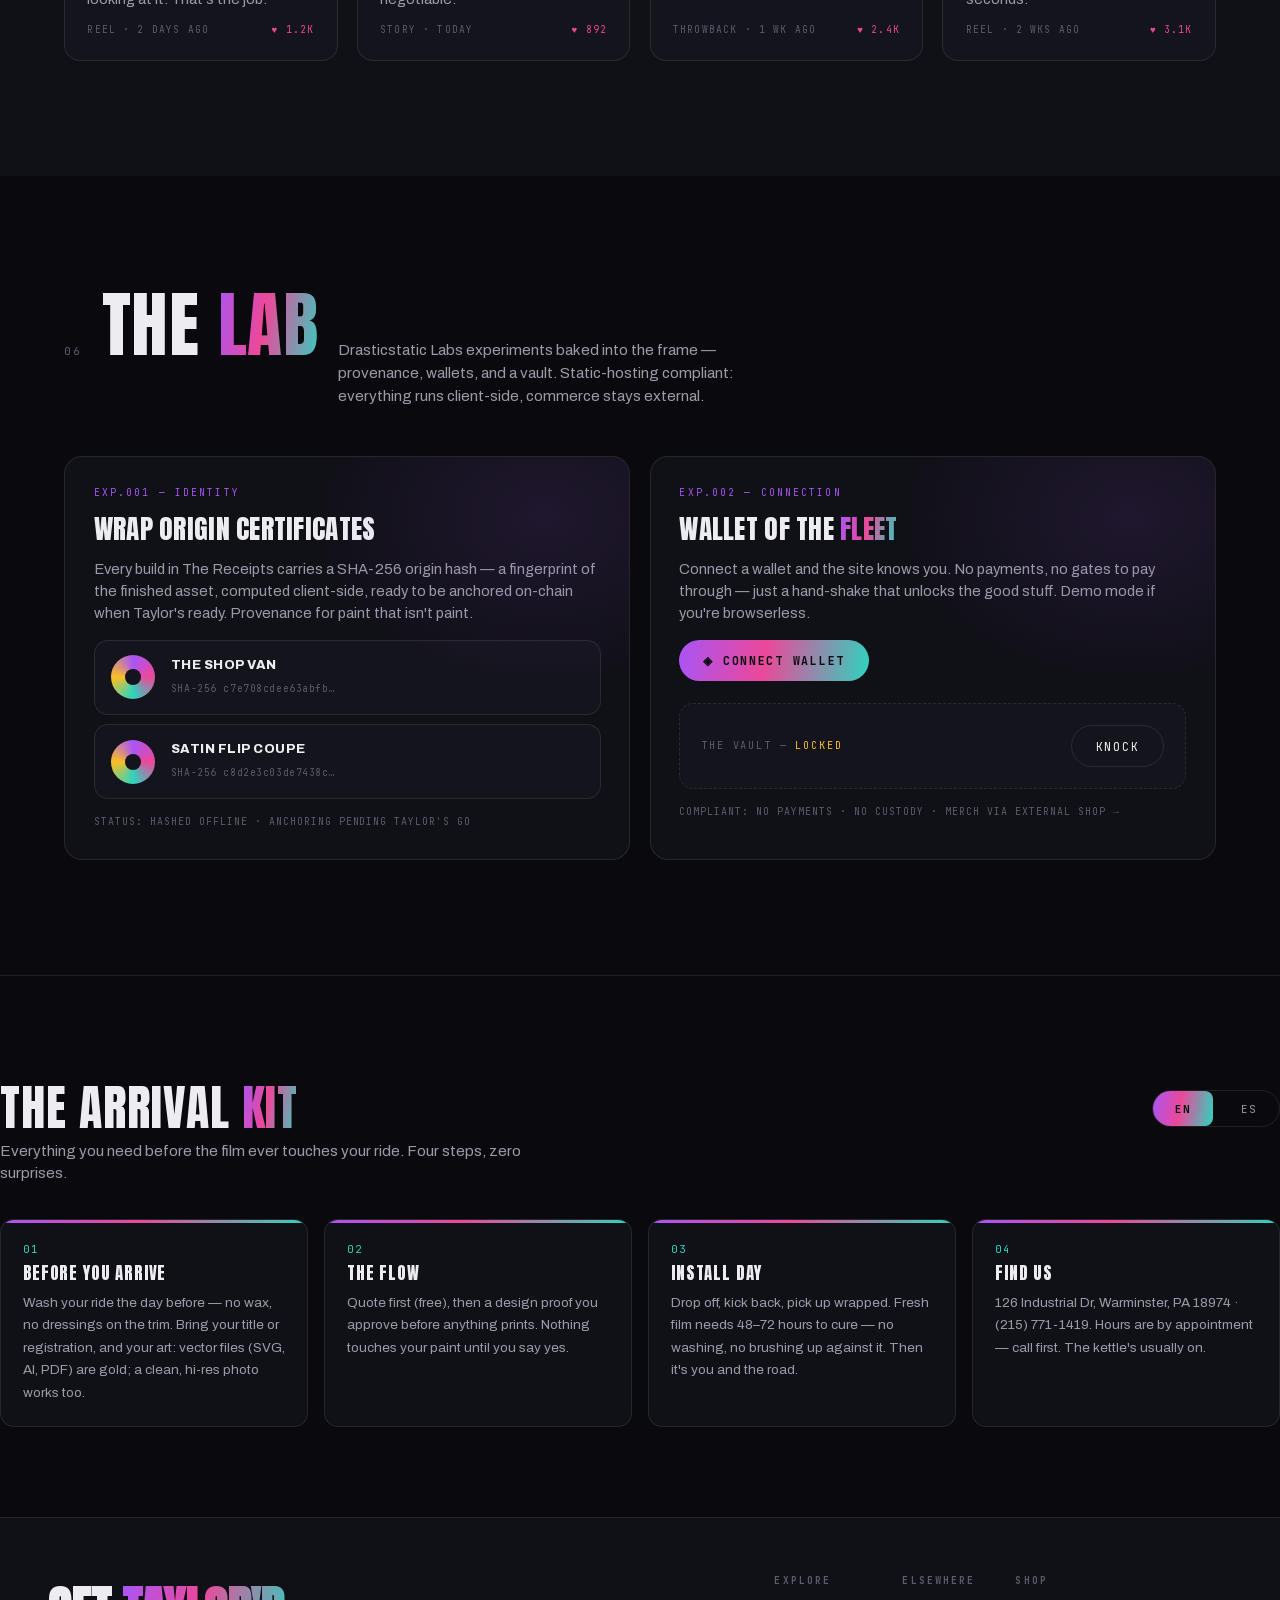
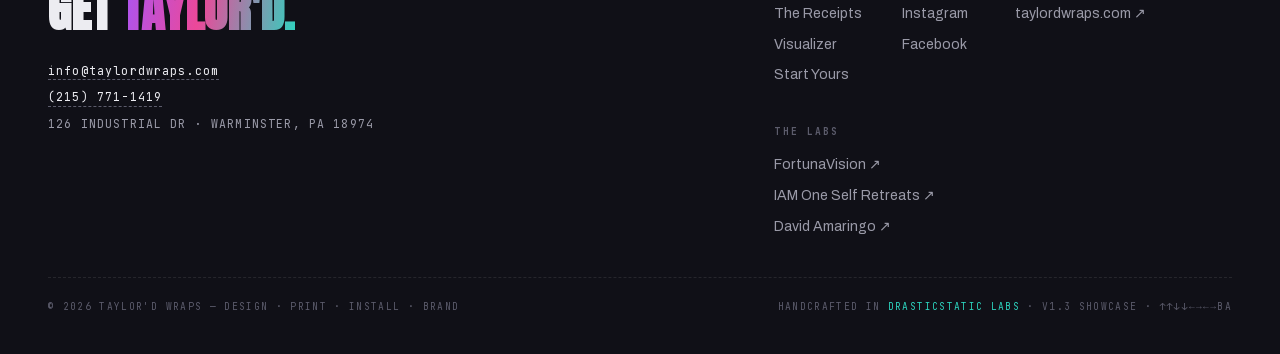
==== commit 197120dc: "[skip ci] sync signed bundle e61f0280355b" ====
--- a/index.html
+++ b/index.html
@@ -10,13 +10,32 @@
 <div id="loader"><div class="lgo">TAYLOR<span class="gradtxt">'D</span></div><div class="bar"><i id="lbar"></i></div><div class="pct" id="lpct">WARMING THE LAMINATOR — 0%</div></div>
 
 <nav>
-  <a class="logo" href="#hero"><b>TAYLOR<span class="gradtxt">'D</span></b> <span class="labs">× DRL</span></a>
+  <a class="logo" href="#hero" title="Taylor'd Wraps x drasticstatic labs"><b>TAYLOR<span class="gradtxt">'D</span></b> <span class="labs">× DRL</span></a>
   <div class="links">
-    <a href="#receipts">The Receipts</a><a href="#visualizer">Visualizer</a><a href="#quote">Start Yours</a><a href="#shop">From The Shop</a><a href="#lab">Lab</a>
-  </div>
-  <button class="btn psy-btn" id="psyBtn" aria-pressed="false" title="PSYCLONE MODE — the Konami code works too: ↑↑↓↓←→←→BA">◐ PSYCLONE</button>
-  <button class="btn" id="walletBtn">◈ Connect</button>
+    <a href="#receipts">The Receipts</a><a href="#visualizer">Visualizer</a><a href="#arrival">Arrival Kit</a><a href="#quote">Start Yours</a><a href="#shop">The Shop</a>
+  </div>
+  <button class="btn gear-btn" id="gearBtn" aria-haspopup="dialog" aria-expanded="false" aria-controls="settingsDrawer" title="Settings — theme, PSYCLONE, film trail, wallet">⚙ SETTINGS</button>
 </nav>
+<div class="drawer-overlay" id="drawerOverlay" hidden></div>
+<aside class="drawer" id="settingsDrawer" role="dialog" aria-modal="true" aria-label="Site settings" hidden>
+  <div class="dr-head"><span>SETTINGS</span><button class="dr-x" id="drawerClose" aria-label="Close settings">✕</button></div>
+  <div class="dr-row"><span>THEME</span>
+    <div class="seg" role="group" aria-label="Color theme">
+      <button class="seg-b" id="thmDark" aria-pressed="true">◐ DARK</button><button class="seg-b" id="thmLight" aria-pressed="false">◑ LIGHT</button>
+    </div>
+  </div>
+  <div class="dr-row"><span>PSYCLONE MODE<small>hue-cycle the whole page</small></span>
+    <button class="btn psy-btn" id="psyBtn" aria-pressed="false" title="PSYCLONE MODE — the Konami code works too: ↑↑↓↓←→←→BA">◐ PSYCLONE</button>
+  </div>
+  <div class="dr-row"><span>FILM TRAIL<small>cursor lays vinyl — swipe fast to squeegee</small></span>
+    <button class="seg-b" id="trailBtn" aria-pressed="true">ON</button>
+  </div>
+  <div class="dr-row"><span>WALLET</span>
+    <button class="btn" id="walletBtn">◈ Connect</button>
+  </div>
+  <p class="dr-note">POWER USERS: ↑↑↓↓←→←→BA STILL WORKS</p>
+</aside>
+
 
 <header id="hero">
   <div class="bgfx"></div>
@@ -291,6 +310,41 @@
   </div>
 </section>
 
+<section id="arrival">
+  <div class="wrap">
+    <div class="a-head">
+      <h2>THE ARRIVAL <span class="gradtxt">KIT</span></h2>
+      <div class="seg" role="group" aria-label="Language / Idioma">
+        <button class="seg-b on" id="langEN" aria-pressed="true">EN</button><button class="seg-b" id="langES" aria-pressed="false">ES</button>
+      </div>
+    </div>
+    <p class="a-sub" data-lang="en">Everything you need before the film ever touches your ride. Four steps, zero surprises.</p>
+    <p class="a-sub" data-lang="es" hidden>Todo lo que necesitas antes de que el vinilo toque tu carro. Cuatro pasos, cero sorpresas.</p>
+    <div class="a-grid">
+      <div class="a-card"><span class="num">01</span>
+        <h3><span data-lang="en">BEFORE YOU ARRIVE</span><span data-lang="es" hidden>ANTES DE LLEGAR</span></h3>
+        <p data-lang="en">Wash your ride the day before — no wax, no dressings on the trim. Bring your title or registration, and your art: vector files (SVG, AI, PDF) are gold; a clean, hi-res photo works too.</p>
+        <p data-lang="es" hidden>Lava tu carro un día antes — sin cera ni productos en los plásticos. Trae el título o registro y tu arte: archivos vectoriales (SVG, AI, PDF) son oro; una foto nítida en alta resolución también sirve.</p>
+      </div>
+      <div class="a-card"><span class="num">02</span>
+        <h3><span data-lang="en">THE FLOW</span><span data-lang="es" hidden>EL PROCESO</span></h3>
+        <p data-lang="en">Quote first (free), then a design proof you approve before anything prints. Nothing touches your paint until you say yes.</p>
+        <p data-lang="es" hidden>Primero el presupuesto (gratis), luego una prueba de diseño que apruebas antes de imprimir nada. Nada toca tu pintura hasta que tú digas que sí.</p>
+      </div>
+      <div class="a-card"><span class="num">03</span>
+        <h3><span data-lang="en">INSTALL DAY</span><span data-lang="es" hidden>DÍA DE INSTALACIÓN</span></h3>
+        <p data-lang="en">Drop off, kick back, pick up wrapped. Fresh film needs 48–72 hours to cure — no washing, no brushing up against it. Then it's you and the road.</p>
+        <p data-lang="es" hidden>Dejas el carro, te relajas, lo recoges envuelto. El vinilo nuevo necesita 48–72 horas para curar — sin lavarlo ni rozarlo. Después, tú y el camino.</p>
+      </div>
+      <div class="a-card"><span class="num">04</span>
+        <h3><span data-lang="en">FIND US</span><span data-lang="es" hidden>DÓNDE ESTAMOS</span></h3>
+        <p data-lang="en">126 Industrial Dr, Warminster, PA 18974 · (215) 771-1419. Hours are by appointment — call first. The kettle's usually on.</p>
+        <p data-lang="es" hidden>126 Industrial Dr, Warminster, PA 18974 · (215) 771-1419. Horario con cita previa — llama primero. La tetera casi siempre está encendida.</p>
+      </div>
+    </div>
+  </div>
+</section>
+
 <footer>
   <div class="f-grid">
     <div>
@@ -305,12 +359,26 @@
       <div class="col"><b>Explore</b><a href="#receipts">The Receipts</a><a href="#visualizer">Visualizer</a><a href="#quote">Start Yours</a></div>
       <div class="col"><b>Elsewhere</b><a href="https://www.instagram.com/taylordwraps/" target="_blank" rel="noopener">Instagram</a><a href="https://www.facebook.com/taylordwraps" target="_blank" rel="noopener">Facebook</a></div>
       <div class="col"><b>Shop</b><a href="https://taylordwraps.com" target="_blank" rel="noopener">taylordwraps.com ↗</a></div>
+      <div class="col"><b>The Labs</b><a href="https://drasticstatic.github.io/fortuna-vision-public-preview/" target="_blank" rel="noopener">FortunaVision ↗</a><a href="https://theholyearthfoundation.github.io/iamoneself-retreats-publish-preview/" target="_blank" rel="noopener">IAM One Self Retreats ↗</a><a href="https://theholyearthfoundation.github.io/david-amaringo-publish-preview/" target="_blank" rel="noopener">David Amaringo ↗</a></div>
     </div>
   </div>
   <div class="f-bottom">
     <span>© 2026 TAYLOR'D WRAPS — DESIGN · PRINT · INSTALL · BRAND</span>
-    <span>HANDCRAFTED IN <i>DRASTICSTATIC LABS</i> · v0.1 SHOWCASE · ↑↑↓↓←→←→BA</span>
+    <span>HANDCRAFTED IN <i>DRASTICSTATIC LABS</i> · v1.3 SHOWCASE · ↑↑↓↓←→←→BA</span>
   </div>
 </footer>
 <div class="toast" id="toast"></div>
+<button class="tm-ribbon" id="tmBtn" aria-haspopup="dialog" aria-expanded="false" aria-controls="tmModal">⏱ TIME MACHINE · v1.3</button>
+<div class="tm-modal" id="tmModal" role="dialog" aria-modal="true" aria-label="Time machine — version archive" hidden>
+  <div class="tm-card">
+    <div class="tm-head"><span>YOU'RE ON THE REHEARSAL STAGE</span><button class="dr-x" id="tmClose" aria-label="Close time machine">✕</button></div>
+    <p class="tm-sub">This preview is where changes get tried before they go anywhere near the shop. Every version, kept and visitable.</p>
+    <div class="tm-list">
+      <div class="tm-item now"><b>v1.3 — NOW</b><span>Settings drawer, light/dark, film-trail squeegee, arrival kit (EN/ES), this machine.</span><i>YOU ARE HERE</i></div>
+      <button class="tm-item" data-src="archive/v1.2.html"><b>v1.2 — THE PSYCLONE BUTTON</b><span>PSYCLONE becomes a first-class citizen; license kit; banner README.</span><i>OPEN ▸</i></button>
+      <button class="tm-item" data-src="archive/v1.html"><b>v1 — THE FIRST PEEL</b><span>The original one-file draft, kept as a ghost capsule.</span><i>OPEN ▸</i></button>
+    </div>
+  </div>
+</div>
+<iframe id="tmFrame" title="Archived version preview" hidden></iframe>
 <script src="app.js" defer></script>
--- a/styles.css
+++ b/styles.css
@@ -268,6 +268,57 @@
 .psy-btn:hover{border-color:var(--a1);box-shadow:0 6px 24px rgba(168,85,247,.25)}
 .psy-btn[aria-pressed="true"]{background:var(--grad);color:#0a0a0e;border-color:transparent;font-weight:700}
 
+[hidden]{display:none!important}
+/* ---------- v1.3: settings drawer ---------- */
+.gear-btn{font-size:.72rem;letter-spacing:.08em}
+.drawer-overlay{position:fixed;inset:0;background:rgba(4,4,8,.6);backdrop-filter:blur(3px);z-index:900}
+.drawer{position:fixed;top:0;right:0;bottom:0;width:min(360px,92vw);background:var(--panel);border-left:1px solid var(--line);z-index:901;padding:22px;display:flex;flex-direction:column;gap:18px;transform:translateX(102%);transition:transform .28s cubic-bezier(.2,.8,.2,1)}
+.drawer.open{transform:translateX(0)}
+.dr-head{display:flex;justify-content:space-between;align-items:center;font-family:var(--disp);font-size:1.2rem;letter-spacing:.06em}
+.dr-x{background:none;border:1px solid var(--line);color:var(--dim);width:34px;height:34px;border-radius:8px;cursor:pointer;font-size:.9rem}
+.dr-x:hover{color:var(--txt);border-color:var(--a1)}
+.dr-row{display:flex;justify-content:space-between;align-items:center;gap:12px;padding:14px 0;border-bottom:1px dashed var(--line)}
+.dr-row>span{font-family:var(--mono);font-size:.72rem;letter-spacing:.12em;color:var(--dim)}
+.dr-row small{display:block;color:var(--faint);font-size:.62rem;letter-spacing:.04em;margin-top:2px}
+.dr-note{font-family:var(--mono);font-size:.66rem;color:var(--faint);letter-spacing:.1em;margin-top:auto}
+.seg{display:flex;gap:6px}
+.seg-b{background:var(--panel2);border:1px solid var(--line);color:var(--dim);font-family:var(--mono);font-size:.68rem;letter-spacing:.08em;padding:8px 14px;border-radius:8px;cursor:pointer}
+.seg-b:hover{color:var(--txt);border-color:var(--a3)}
+.seg-b[aria-pressed="true"],.seg-b.on{background:var(--grad);color:#0a0a0e;border-color:transparent;font-weight:700}
+body.light{
+  --ink:#f4f2ee; --panel:#ffffff; --panel2:#efece4; --line:rgba(20,20,26,.12);
+  --txt:#14141a; --dim:#5c5c6c; --faint:#8a8a96;
+}
+#trailCanvas{position:fixed;inset:0;z-index:800;pointer-events:none;mix-blend-mode:screen}
+body.light #trailCanvas{mix-blend-mode:multiply}
+.shh{position:fixed;z-index:801;pointer-events:none;font-family:var(--mono);font-size:.7rem;letter-spacing:.2em;color:var(--a3);opacity:0;transform:rotate(-6deg)}
+.shh.pop{animation:shhpop .9s ease-out forwards}
+@keyframes shhpop{0%{opacity:.9;transform:rotate(-6deg) translateY(0)}100%{opacity:0;transform:rotate(-6deg) translateY(-26px)}}
+.tm-ribbon{position:fixed;right:0;bottom:38px;z-index:810;writing-mode:vertical-rl;background:var(--grad);color:#0a0a0e;font-family:var(--mono);font-size:.66rem;font-weight:700;letter-spacing:.18em;padding:14px 8px;border:none;border-radius:10px 0 0 10px;cursor:pointer;box-shadow:0 6px 24px rgba(168,85,247,.35)}
+.tm-modal{position:fixed;inset:0;z-index:950;background:rgba(4,4,8,.72);backdrop-filter:blur(4px);display:flex;align-items:center;justify-content:center;padding:20px}
+.tm-card{background:var(--panel);border:1px solid var(--line);border-radius:16px;max-width:560px;width:100%;padding:26px;max-height:86vh;overflow:auto}
+.tm-head{display:flex;justify-content:space-between;align-items:center;font-family:var(--disp);font-size:1.1rem;letter-spacing:.06em;margin-bottom:6px}
+.tm-sub{color:var(--dim);font-size:.85rem;margin-bottom:18px}
+.tm-list{display:flex;flex-direction:column;gap:10px}
+.tm-item{display:flex;flex-direction:column;gap:4px;text-align:left;background:var(--panel2);border:1px solid var(--line);border-radius:12px;padding:14px 16px;cursor:pointer;color:var(--txt)}
+.tm-item:hover{border-color:var(--a1)}
+.tm-item.now{cursor:default;border-color:rgba(168,85,247,.45)}
+.tm-item i{font-family:var(--mono);font-size:.6rem;letter-spacing:.16em;color:var(--a3);font-style:normal}
+.tm-item b{font-size:.92rem}
+.tm-item span{color:var(--dim);font-size:.78rem}
+#tmFrame{position:fixed;inset:4vh 4vw;z-index:960;width:92vw;height:92vh;border:1px solid var(--line);border-radius:14px;background:#0a0a0e;box-shadow:0 20px 80px rgba(0,0,0,.6)}
+.tm-back{position:fixed;top:5vh;right:5vw;z-index:961}
+#arrival{padding:110px 0 90px;border-top:1px solid var(--line);position:relative}
+.a-head{display:flex;justify-content:space-between;align-items:center;flex-wrap:wrap;gap:14px;margin-bottom:8px}
+.a-head h2{font-family:var(--disp);font-size:clamp(1.8rem,4vw,3rem);letter-spacing:.02em}
+.a-sub{color:var(--dim);font-size:.95rem;margin-bottom:34px;max-width:560px}
+.a-grid{display:grid;grid-template-columns:repeat(auto-fit,minmax(240px,1fr));gap:16px}
+.a-card{background:var(--panel);border:1px solid var(--line);border-radius:14px;padding:22px;position:relative;overflow:hidden}
+.a-card::before{content:"";position:absolute;top:0;left:0;right:0;height:3px;background:var(--grad)}
+.a-card h3{font-family:var(--disp);font-size:1.05rem;letter-spacing:.05em;margin-bottom:10px}
+.a-card .num{font-family:var(--mono);color:var(--a3);font-size:.66rem;letter-spacing:.2em;display:block;margin-bottom:8px}
+.a-card p{color:var(--dim);font-size:.85rem;line-height:1.65}
+
 @media (prefers-reduced-motion: reduce){
   *,*::before,*::after{animation-duration:.001s !important;transition-duration:.001s !important}
   .rv{opacity:1;transform:none}
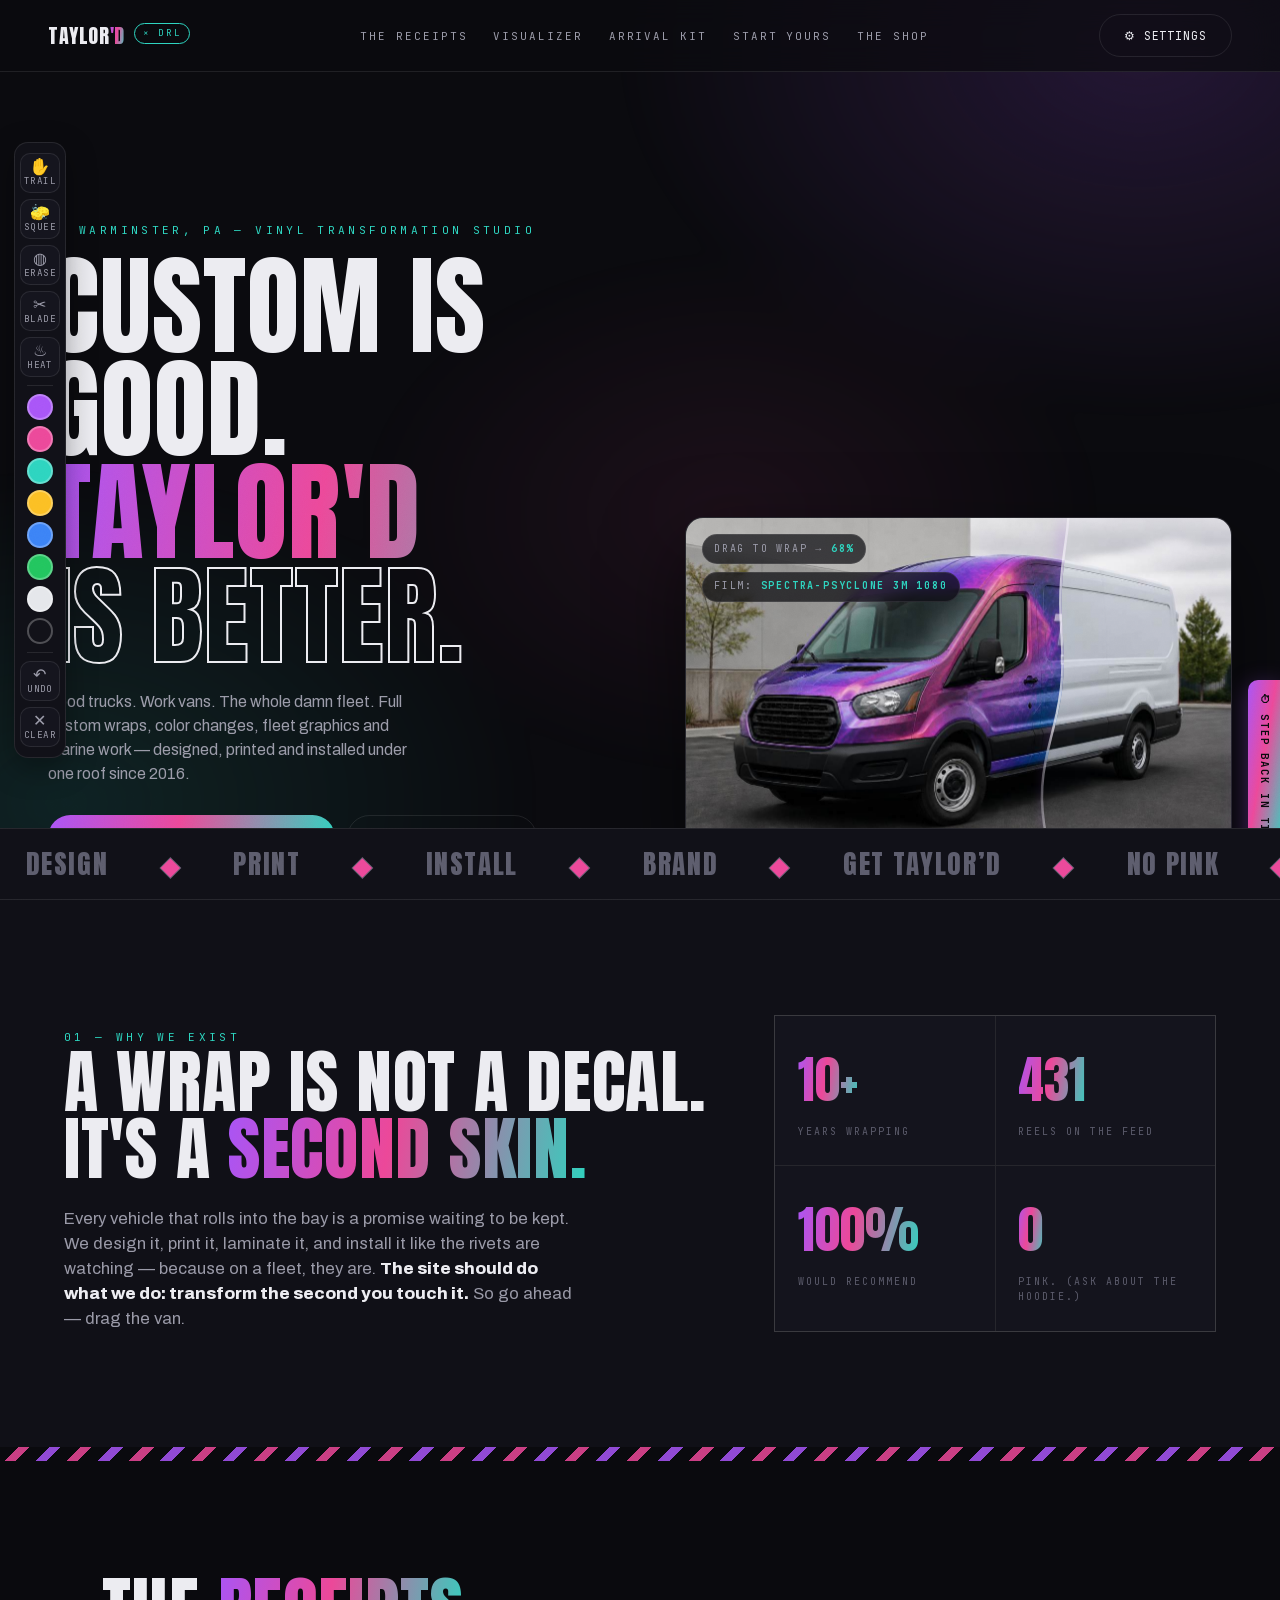
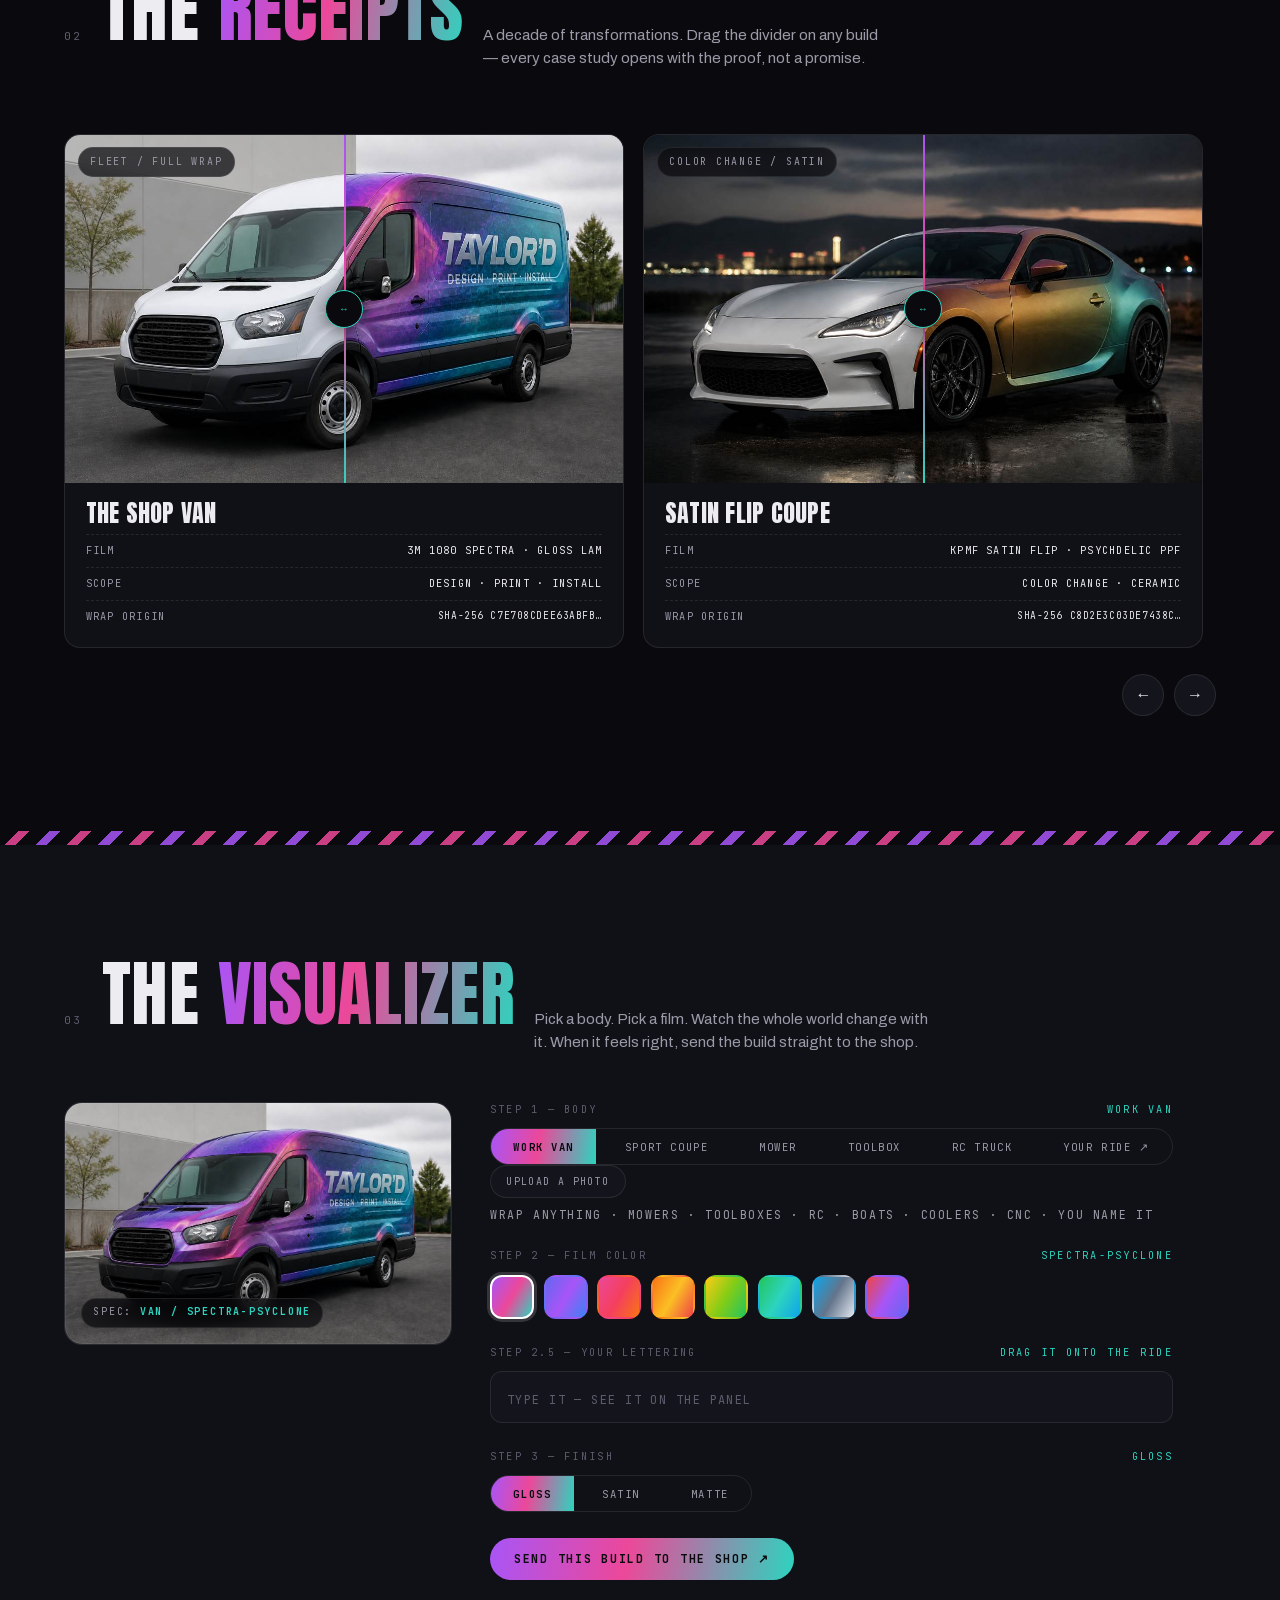
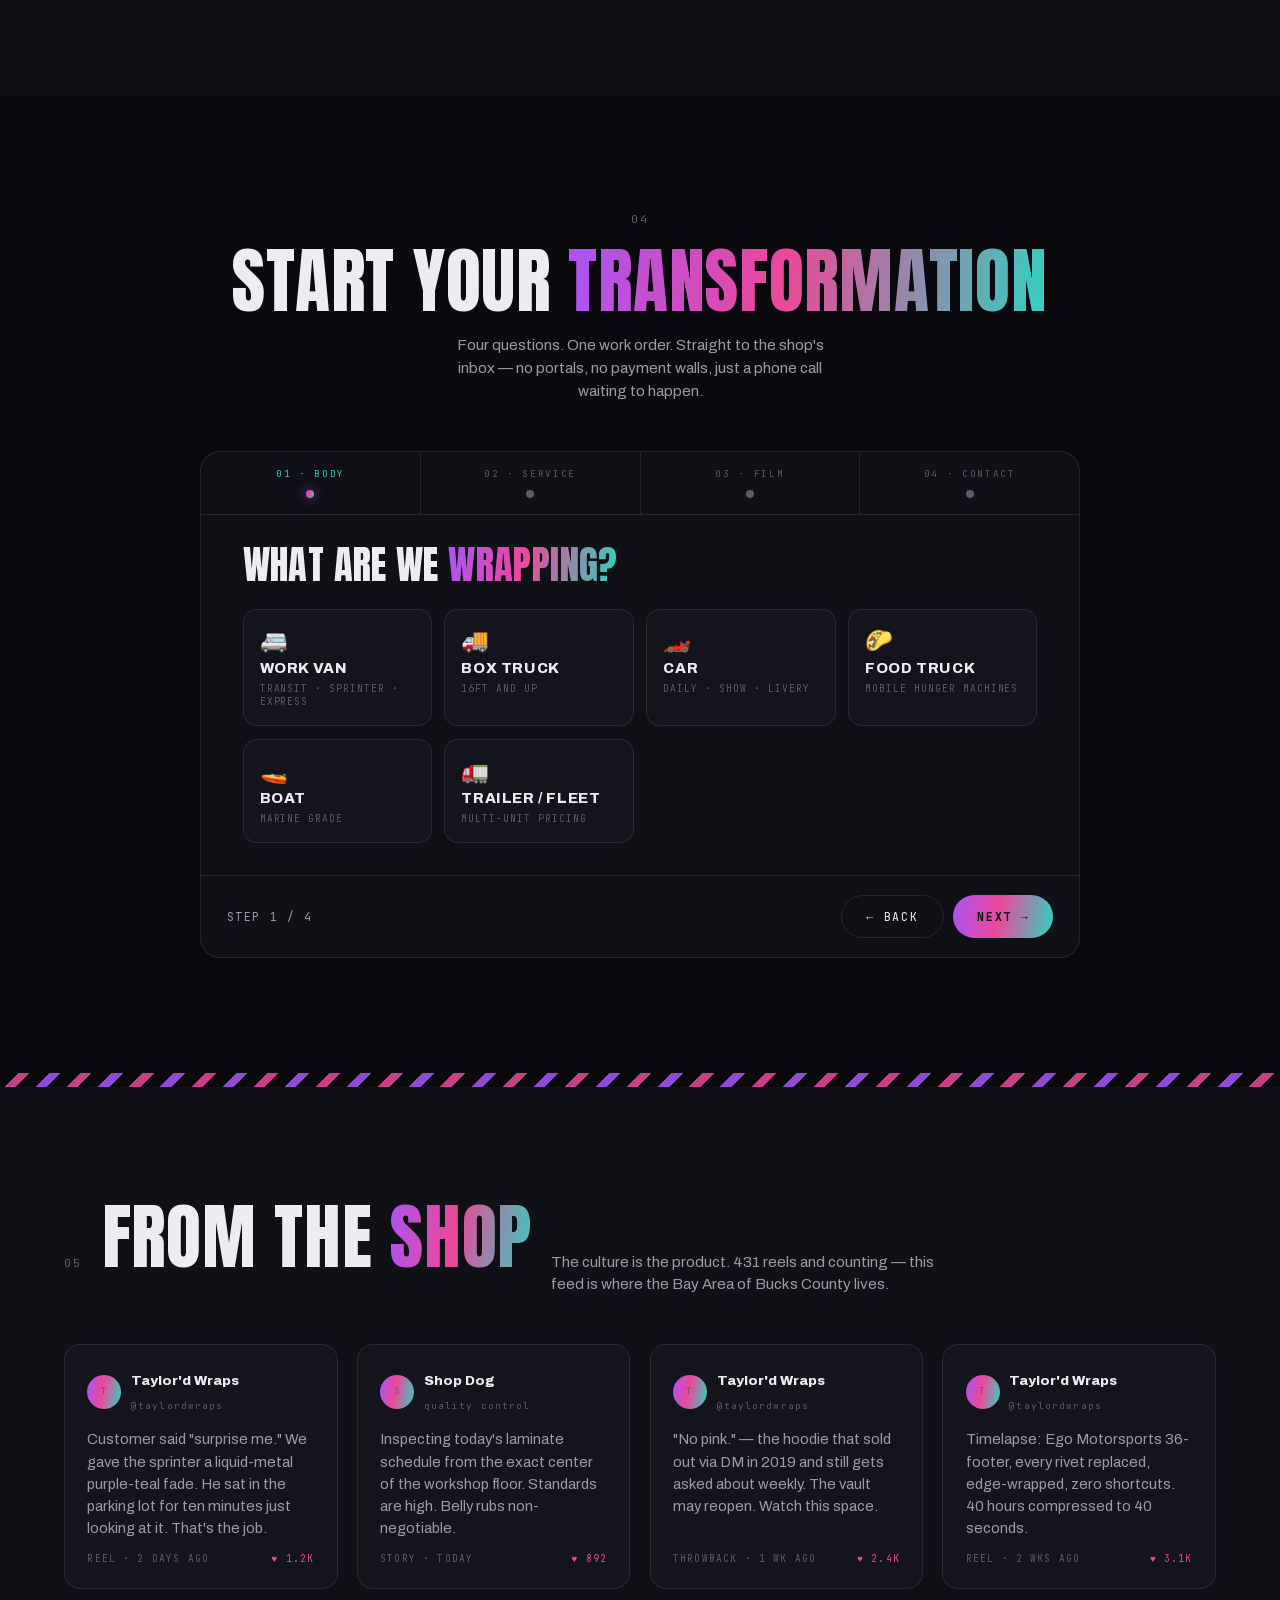
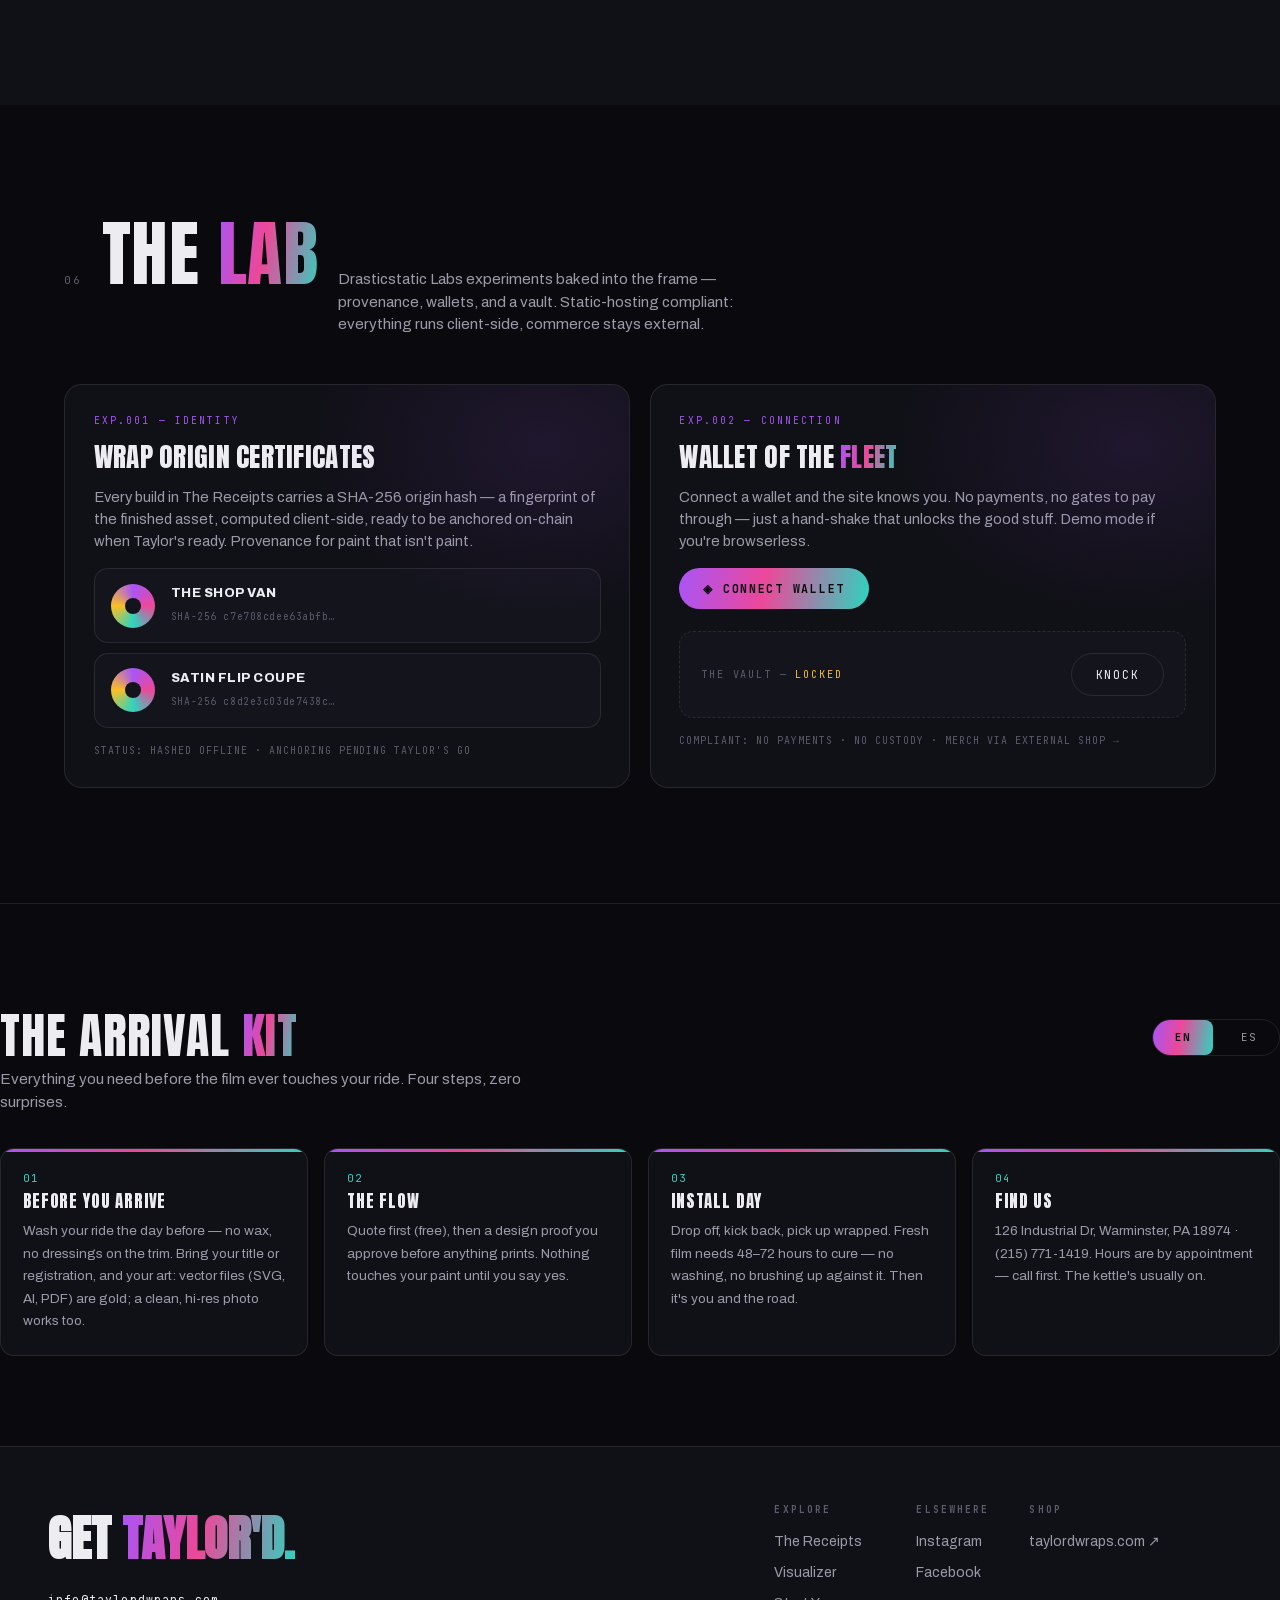
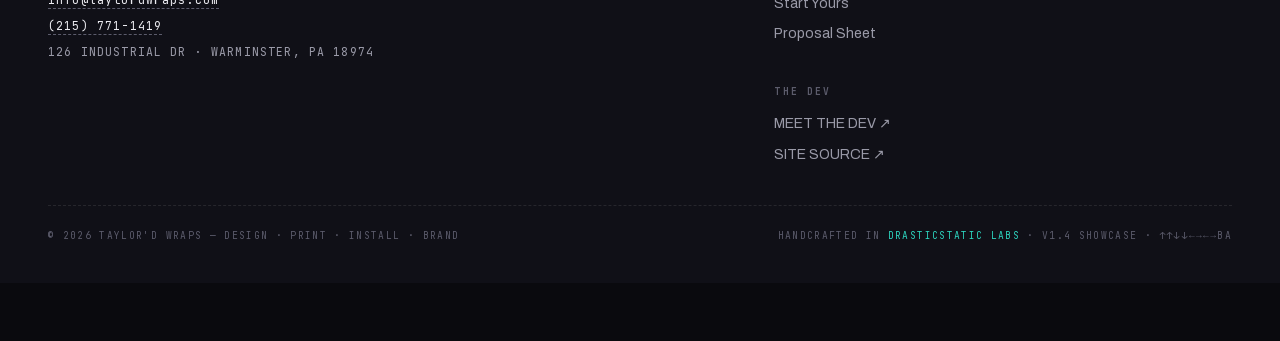
==== commit af356199: "[skip ci] sync signed bundle 64e4eba72127" ====
--- a/index.html
+++ b/index.html
@@ -5,7 +5,7 @@
 <meta name="viewport" content="width=device-width, initial-scale=1.0">
 <title>TAYLOR'D WRAPS — Design. Print. Install. Brand.</title>
 <meta name="description" content="Custom is good. Taylor'd is better. Full custom advertisement wraps, color changes, fleet graphics, marine graphics and brand identity — Warminster, PA.">
-<link rel="stylesheet" href="styles.css">
+<link rel="stylesheet" href="styles.css?v=140">
 </head>
 <div id="loader"><div class="lgo">TAYLOR<span class="gradtxt">'D</span></div><div class="bar"><i id="lbar"></i></div><div class="pct" id="lpct">WARMING THE LAMINATOR — 0%</div></div>
 
@@ -356,29 +356,37 @@
       </div>
     </div>
     <div class="f-links">
-      <div class="col"><b>Explore</b><a href="#receipts">The Receipts</a><a href="#visualizer">Visualizer</a><a href="#quote">Start Yours</a></div>
+      <div class="col"><b>Explore</b><a href="#receipts">The Receipts</a><a href="#visualizer">Visualizer</a><a href="#quote">Start Yours</a><a href="proposal.html">Proposal Sheet</a></div>
       <div class="col"><b>Elsewhere</b><a href="https://www.instagram.com/taylordwraps/" target="_blank" rel="noopener">Instagram</a><a href="https://www.facebook.com/taylordwraps" target="_blank" rel="noopener">Facebook</a></div>
       <div class="col"><b>Shop</b><a href="https://taylordwraps.com" target="_blank" rel="noopener">taylordwraps.com ↗</a></div>
-      <div class="col"><b>The Labs</b><a href="https://drasticstatic.github.io/fortuna-vision-public-preview/" target="_blank" rel="noopener">FortunaVision ↗</a><a href="https://theholyearthfoundation.github.io/iamoneself-retreats-publish-preview/" target="_blank" rel="noopener">IAM One Self Retreats ↗</a><a href="https://theholyearthfoundation.github.io/david-amaringo-publish-preview/" target="_blank" rel="noopener">David Amaringo ↗</a></div>
+      <div class="col"><b>The Dev</b><a href="https://drasticstatic.github.io/" target="_blank" rel="noopener">MEET THE DEV ↗</a><a href="https://github.com/drasticstatic/taylordwraps-public-preview" target="_blank" rel="noopener">SITE SOURCE ↗</a></div>
     </div>
   </div>
   <div class="f-bottom">
     <span>© 2026 TAYLOR'D WRAPS — DESIGN · PRINT · INSTALL · BRAND</span>
-    <span>HANDCRAFTED IN <i>DRASTICSTATIC LABS</i> · v1.3 SHOWCASE · ↑↑↓↓←→←→BA</span>
+    <span>HANDCRAFTED IN <i>DRASTICSTATIC LABS</i> · v1.4 SHOWCASE · ↑↑↓↓←→←→BA</span>
   </div>
 </footer>
 <div class="toast" id="toast"></div>
-<button class="tm-ribbon" id="tmBtn" aria-haspopup="dialog" aria-expanded="false" aria-controls="tmModal">⏱ TIME MACHINE · v1.3</button>
-<div class="tm-modal" id="tmModal" role="dialog" aria-modal="true" aria-label="Time machine — version archive" hidden>
-  <div class="tm-card">
-    <div class="tm-head"><span>YOU'RE ON THE REHEARSAL STAGE</span><button class="dr-x" id="tmClose" aria-label="Close time machine">✕</button></div>
-    <p class="tm-sub">This preview is where changes get tried before they go anywhere near the shop. Every version, kept and visitable.</p>
-    <div class="tm-list">
-      <div class="tm-item now"><b>v1.3 — NOW</b><span>Settings drawer, light/dark, film-trail squeegee, arrival kit (EN/ES), this machine.</span><i>YOU ARE HERE</i></div>
-      <button class="tm-item" data-src="archive/v1.2.html"><b>v1.2 — THE PSYCLONE BUTTON</b><span>PSYCLONE becomes a first-class citizen; license kit; banner README.</span><i>OPEN ▸</i></button>
-      <button class="tm-item" data-src="archive/v1.html"><b>v1 — THE FIRST PEEL</b><span>The original one-file draft, kept as a ghost capsule.</span><i>OPEN ▸</i></button>
-    </div>
-  </div>
+<a class="tm-ribbon" id="tmBtn" href="time-machine.html" title="Step back in time">⏱ STEP BACK IN TIME</a>
+<div id="toolbox" role="toolbar" aria-label="Vinyl toolbox — paint tools" aria-orientation="vertical">
+  <button class="tb-btn" data-tool="trail" aria-pressed="true"><i>✋</i>TRAIL</button>
+  <button class="tb-btn" data-tool="squeegee" aria-pressed="false"><i>🧽</i>SQUEE</button>
+  <button class="tb-btn" data-tool="eraser" aria-pressed="false"><i>◍</i>ERASE</button>
+  <button class="tb-btn" data-tool="blade" aria-pressed="false"><i>✂</i>BLADE</button>
+  <button class="tb-btn" data-tool="heat" aria-pressed="false"><i>♨</i>HEAT</button>
+  <div class="tb-sep" role="separator"></div>
+  <button class="swatch" data-film="#a855f7" style="background:#a855f7" aria-label="violet film"></button>
+  <button class="swatch" data-film="#ec4899" style="background:#ec4899" aria-label="magenta film"></button>
+  <button class="swatch" data-film="#2dd4bf" style="background:#2dd4bf" aria-label="teal film"></button>
+  <button class="swatch" data-film="#fbbf24" style="background:#fbbf24" aria-label="amber film"></button>
+  <button class="swatch" data-film="#3b82f6" style="background:#3b82f6" aria-label="blue film"></button>
+  <button class="swatch" data-film="#22c55e" style="background:#22c55e" aria-label="green film"></button>
+  <button class="swatch" data-film="#e5e7eb" style="background:#e5e7eb" aria-label="white film"></button>
+  <button class="swatch" data-film="#111118" style="background:#111118" aria-label="black film"></button>
+  <div class="tb-sep" role="separator"></div>
+  <button class="tb-btn" id="tbUndo" aria-label="Undo last stroke"><i>↶</i>UNDO</button>
+  <button class="tb-btn" id="tbClear" aria-label="Clear all paint"><i>✕</i>CLEAR</button>
 </div>
-<iframe id="tmFrame" title="Archived version preview" hidden></iframe>
-<script src="app.js" defer></script>
+
+<script src="app.js?v=140" defer></script>
--- a/styles.css
+++ b/styles.css
@@ -323,3 +323,30 @@
   *,*::before,*::after{animation-duration:.001s !important;transition-duration:.001s !important}
   .rv{opacity:1;transform:none}
 }
+
+/* ---------- v1.4: sticky bottom ticker (always visible) ---------- */
+.ticker{position:fixed;left:0;right:0;bottom:0;z-index:850;border-block:1px solid var(--line)}
+body{padding-bottom:58px}
+
+/* ---------- v1.4: THE TOOLBOX ---------- */
+#toolbox{position:fixed;left:14px;top:50%;transform:translateY(-50%);z-index:860;display:flex;flex-direction:column;gap:6px;background:var(--panel);border:1px solid var(--line);border-radius:14px;padding:10px 8px;box-shadow:0 10px 30px rgba(0,0,0,.35);width:52px;align-items:center;transition:width .2s}
+#toolbox:hover,#toolbox.open{width:64px}
+.tb-btn{width:40px;height:40px;border-radius:10px;background:var(--panel2);border:1px solid var(--line);color:var(--dim);font-family:var(--mono);font-size:.58rem;letter-spacing:.05em;cursor:pointer;display:flex;flex-direction:column;align-items:center;justify-content:center;gap:2px;line-height:1}
+.tb-btn i{font-style:normal;font-size:1rem;line-height:1}
+.tb-btn:hover{color:var(--txt);border-color:var(--a1)}
+.tb-btn.on{background:var(--grad);color:#0a0a0e;border-color:transparent;font-weight:700}
+.tb-sep{width:26px;height:1px;background:var(--line);margin:2px 0}
+.swatch{width:26px;height:26px;border-radius:50%;border:2px solid rgba(255,255,255,.25);cursor:pointer;padding:0}
+.swatch.on{border-color:#fff;box-shadow:0 0 0 2px var(--a1)}
+.tb-tip{position:fixed;left:74px;background:var(--panel);border:1px solid var(--line);color:var(--txt);font-family:var(--mono);font-size:.62rem;letter-spacing:.1em;padding:5px 9px;border-radius:7px;pointer-events:none;opacity:0;transition:opacity .12s;white-space:nowrap;z-index:861}
+.tb-tip.show{opacity:1}
+@media (max-width:760px){#toolbox{display:none}}
+body.tb-open main{transition:padding-left .2s}
+body.tb-open{--tbpad:64px}
+
+/* ---------- v1.4: lettering presence ---------- */
+#vizText{font-weight:800;letter-spacing:.04em;text-shadow:0 2px 14px rgba(0,0,0,.45),0 0 2px rgba(0,0,0,.4)}
+.viz-letter-chip{font-family:var(--mono);font-size:.62rem;letter-spacing:.18em;color:var(--a3);margin-top:8px;display:block}
+
+/* ---------- v1.4: ribbon as link ---------- */
+a.tm-ribbon{text-decoration:none}
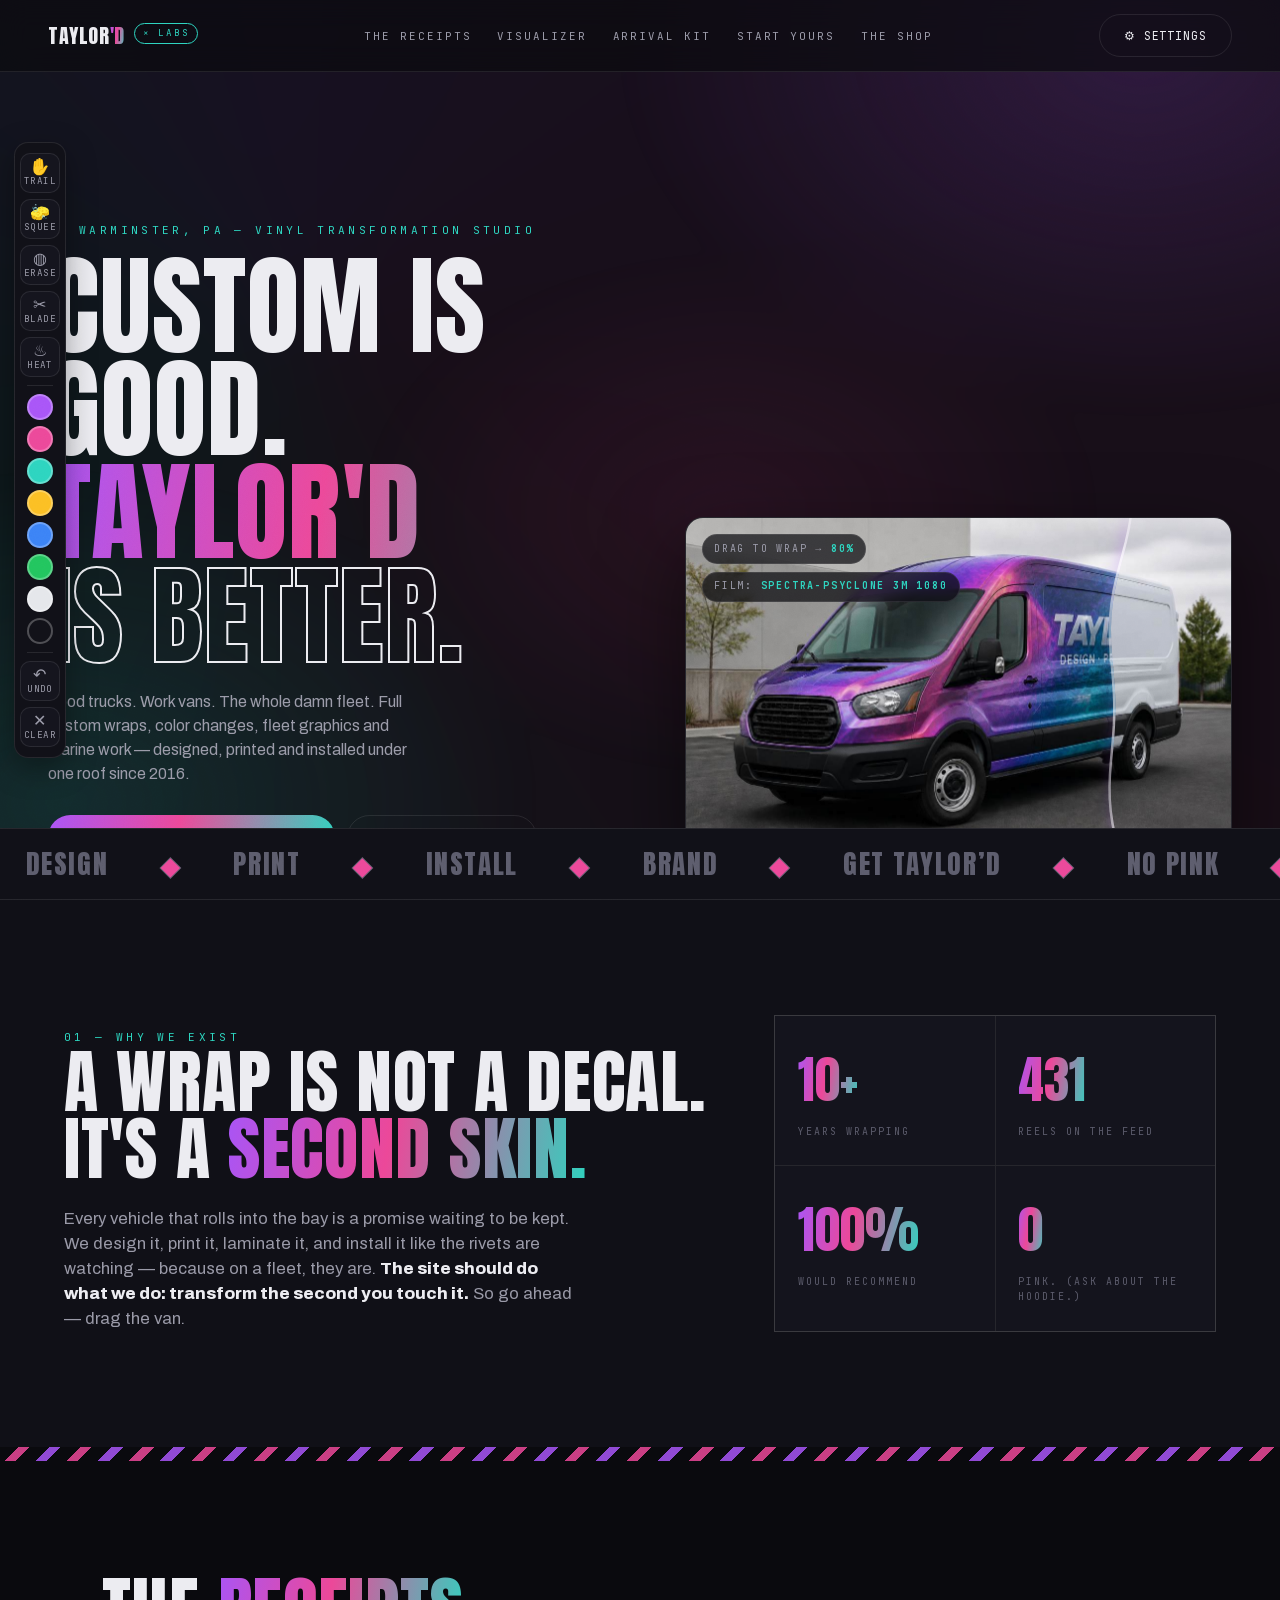
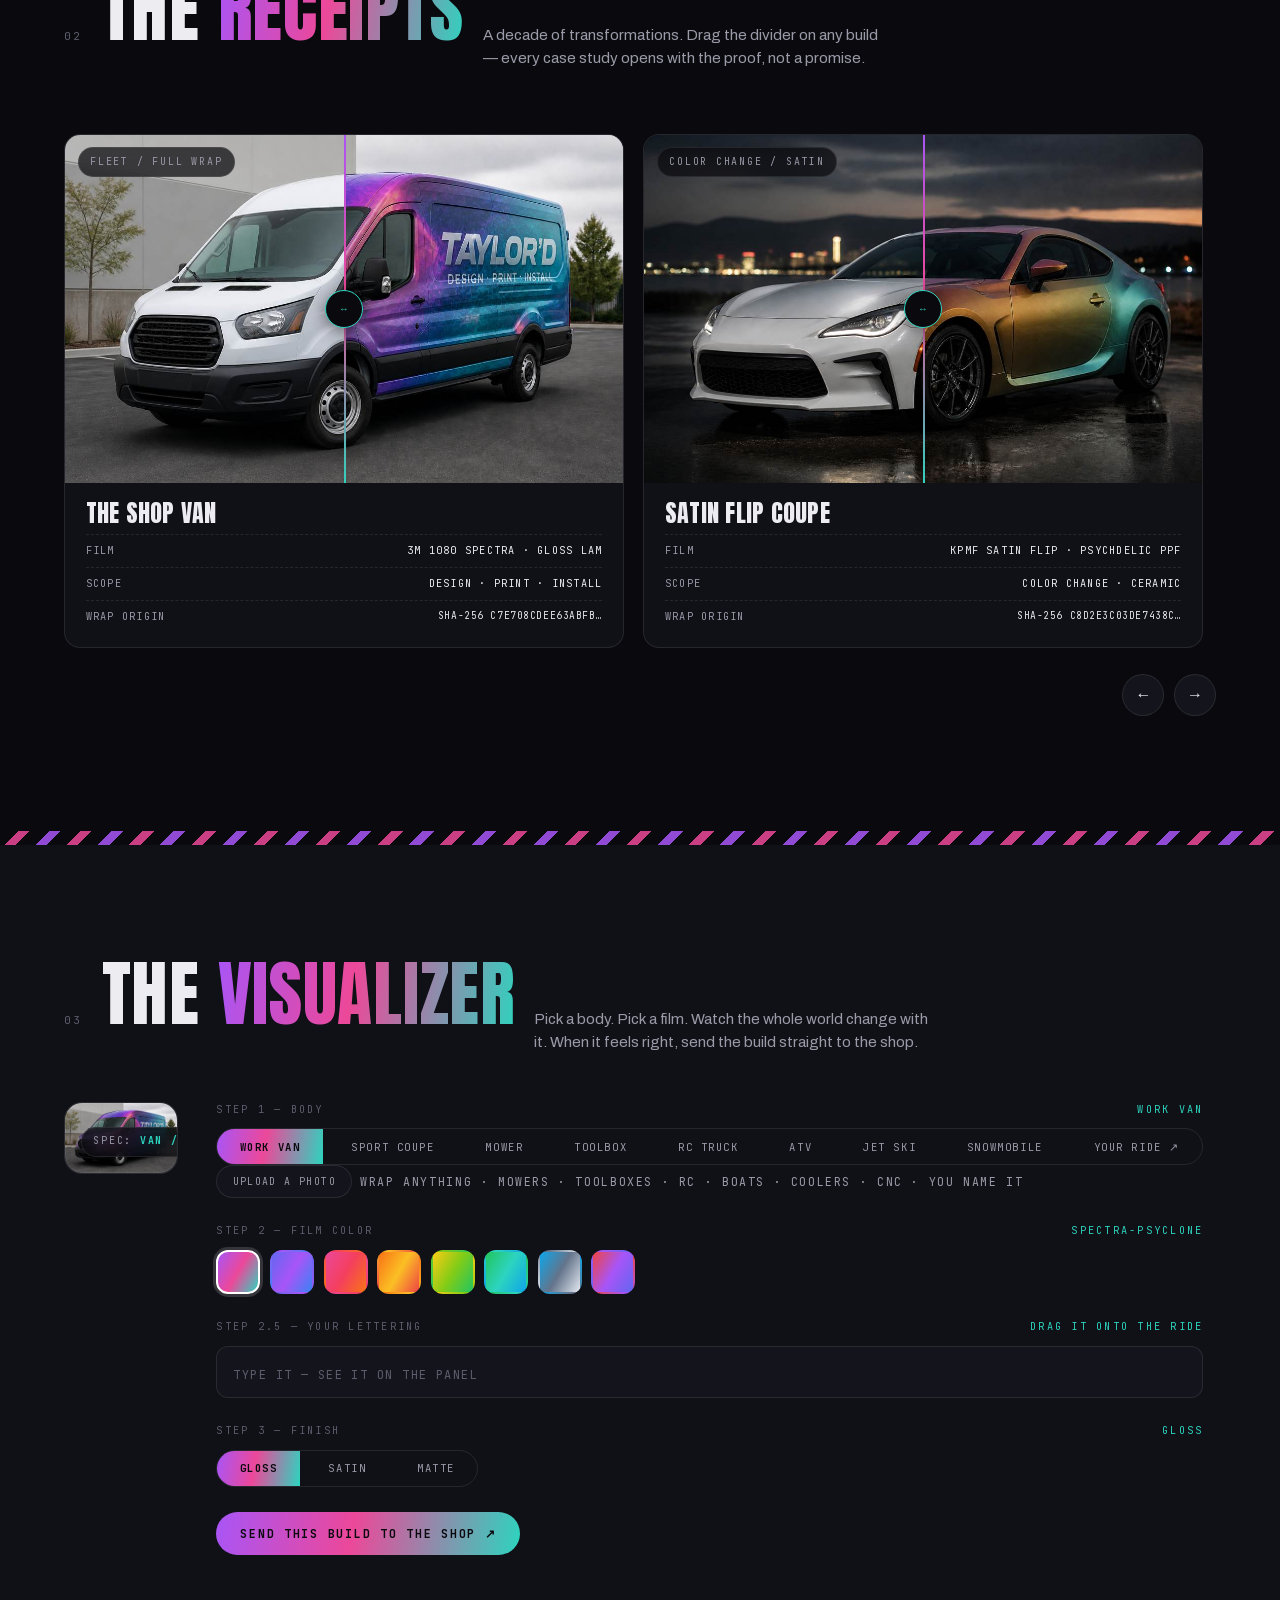
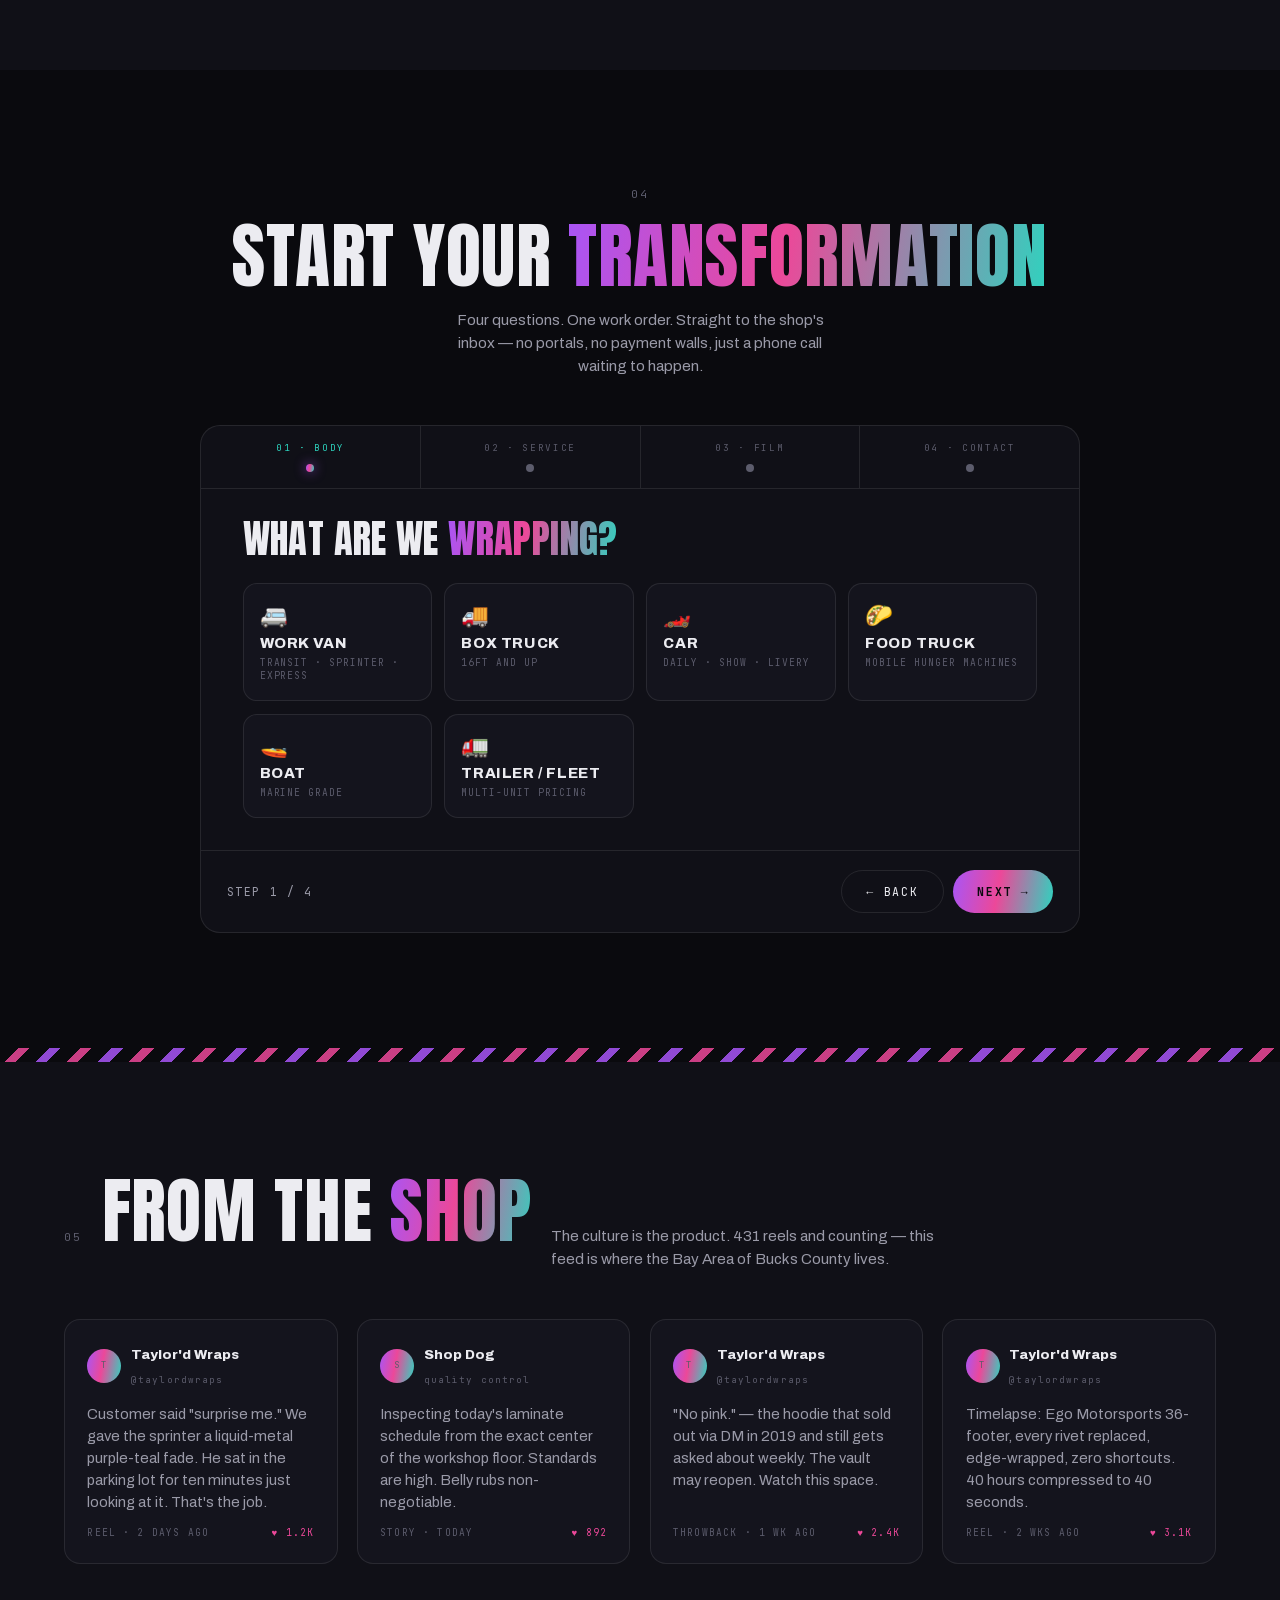
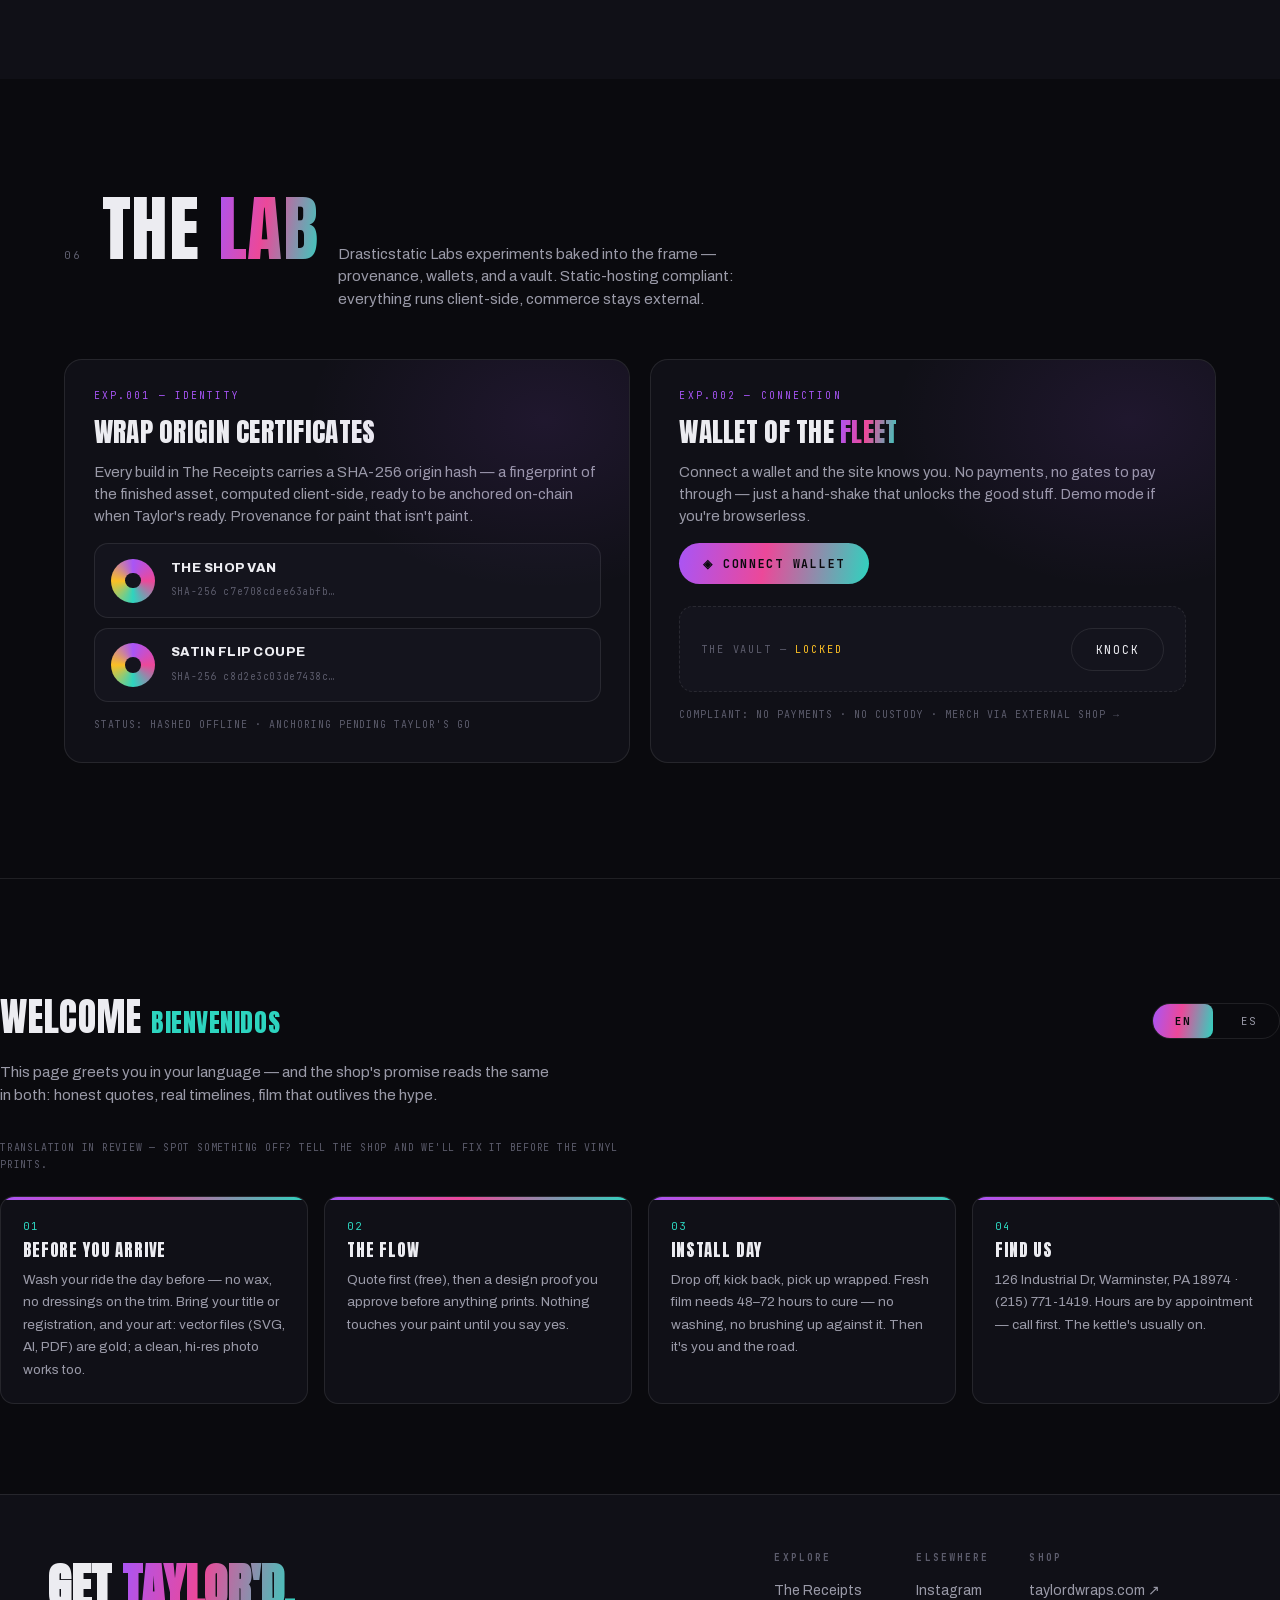
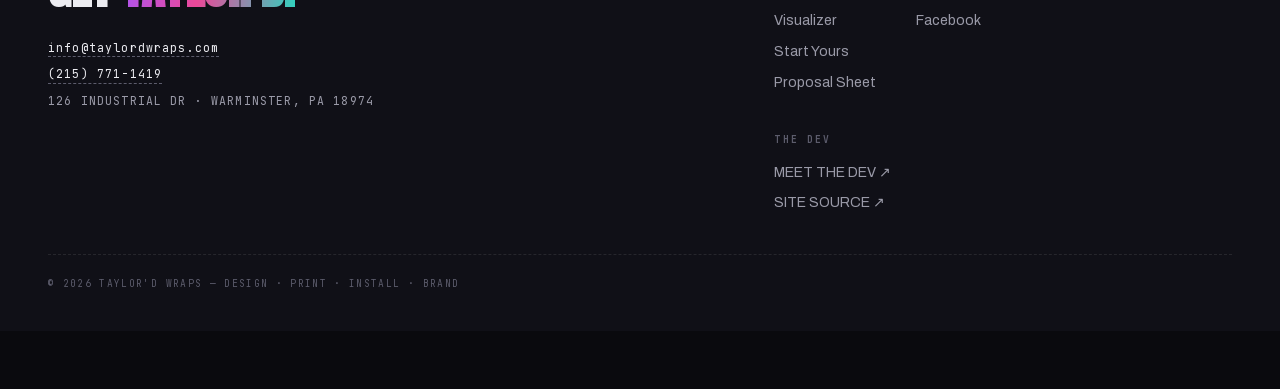
==== commit 0a8387b9: "[skip ci] sync signed bundle 4756f0d57729" ====
--- a/index.html
+++ b/index.html
@@ -5,14 +5,14 @@
 <meta name="viewport" content="width=device-width, initial-scale=1.0">
 <title>TAYLOR'D WRAPS — Design. Print. Install. Brand.</title>
 <meta name="description" content="Custom is good. Taylor'd is better. Full custom advertisement wraps, color changes, fleet graphics, marine graphics and brand identity — Warminster, PA.">
-<link rel="stylesheet" href="styles.css?v=140">
+<link rel="stylesheet" href="styles.css?v=150">
 </head>
 <div id="loader"><div class="lgo">TAYLOR<span class="gradtxt">'D</span></div><div class="bar"><i id="lbar"></i></div><div class="pct" id="lpct">WARMING THE LAMINATOR — 0%</div></div>
 
 <nav>
-  <a class="logo" href="#hero" title="Taylor'd Wraps x drasticstatic labs"><b>TAYLOR<span class="gradtxt">'D</span></b> <span class="labs">× DRL</span></a>
+  <a class="logo" href="#hero" title="Taylor'd Wraps x drasticstatic labs"><b>TAYLOR<span class="gradtxt">'D</span></b> <span class="labs">× LABS</span></a>
   <div class="links">
-    <a href="#receipts">The Receipts</a><a href="#visualizer">Visualizer</a><a href="#arrival">Arrival Kit</a><a href="#quote">Start Yours</a><a href="#shop">The Shop</a>
+    <a href="#receipts" class="doodle">The Receipts</a><a href="#visualizer" class="doodle">Visualizer</a><a href="#arrival" class="doodle">Arrival Kit</a><a href="#quote" class="doodle">Start Yours</a><a href="#shop" class="doodle">The Shop</a>
   </div>
   <button class="btn gear-btn" id="gearBtn" aria-haspopup="dialog" aria-expanded="false" aria-controls="settingsDrawer" title="Settings — theme, PSYCLONE, film trail, wallet">⚙ SETTINGS</button>
 </nav>
@@ -33,6 +33,7 @@
   <div class="dr-row"><span>WALLET</span>
     <button class="btn" id="walletBtn">◈ Connect</button>
   </div>
+  <div class="dr-row"><span>TIME MACHINE<small>step back in time — the eras</small></span><a class="seg-b" href="time-machine.html" style="text-decoration:none">OPEN ▸</a></div>
   <p class="dr-note">POWER USERS: ↑↑↓↓←→←→BA STILL WORKS</p>
 </aside>
 
@@ -60,7 +61,7 @@
   </div>
 </header>
 
-<div class="ticker" aria-hidden="true"><div class="track" id="tickTrack"></div></div>
+<div class="ticker"><div class="track" id="tickTrack"></div><div class="t-meta">© 2026 TAYLOR'D WRAPS · DESIGN · PRINT · INSTALL · BRAND · HANDCRAFTED IN DRASTICSTATIC LABS · v1.5 SHOWCASE · ↑↓↑↓←→←→BA</div></div>
 
 <section class="section" id="manifesto">
   <div class="mani">
@@ -168,7 +169,7 @@
     <div class="ctrls">
       <div class="ctrl">
         <div class="lab"><span>STEP 1 — BODY</span><b id="bodyName">WORK VAN</b></div>
-        <div class="seg" id="bodySeg"><button class="on" data-body="van">WORK VAN</button><button data-body="car">SPORT COUPE</button><button data-body="mower">MOWER</button><button data-body="toolbox">TOOLBOX</button><button data-body="rc">RC TRUCK</button><button data-body="custom">YOUR RIDE ↗</button></div>
+        <div class="seg" id="bodySeg"><button class="on" data-body="van">WORK VAN</button><button data-body="car">SPORT COUPE</button><button data-body="mower">MOWER</button><button data-body="toolbox">TOOLBOX</button><button data-body="rc">RC TRUCK</button><button data-body="atv">ATV</button><button data-body="jetski">JET SKI</button><button data-body="snow">SNOWMOBILE</button><button data-body="custom">YOUR RIDE ↗</button></div>
       <div class="presets" id="presets"><button class="pre" id="uploadBtn">UPLOAD A PHOTO</button><span class="mono">WRAP ANYTHING · MOWERS · TOOLBOXES · RC · BOATS · COOLERS · CNC · YOU NAME IT</span></div>
       <input type="file" id="wrapFile" accept="image/*" style="display:none">
       </div>
@@ -313,13 +314,15 @@
 <section id="arrival">
   <div class="wrap">
     <div class="a-head">
-      <h2>THE ARRIVAL <span class="gradtxt">KIT</span></h2>
+      <div class="w-door"><span class="w-en">WELCOME</span><span class="w-es">BIENVENIDOS</span></div>
       <div class="seg" role="group" aria-label="Language / Idioma">
         <button class="seg-b on" id="langEN" aria-pressed="true">EN</button><button class="seg-b" id="langES" aria-pressed="false">ES</button>
       </div>
     </div>
-    <p class="a-sub" data-lang="en">Everything you need before the film ever touches your ride. Four steps, zero surprises.</p>
-    <p class="a-sub" data-lang="es" hidden>Todo lo que necesitas antes de que el vinilo toque tu carro. Cuatro pasos, cero sorpresas.</p>
+    <p class="a-sub" data-lang="en">This page greets you in your language — and the shop's promise reads the same in both: honest quotes, real timelines, film that outlives the hype.</p>
+    <p class="a-sub" data-lang="es" hidden>Esta página te saluda en tu idioma — y la promesa del taller se lee igual en ambos: presupuestos honestos, tiempos reales, vinilo que dura más que la moda.</p>
+    <p class="w-honest" data-lang="en">TRANSLATION IN REVIEW — SPOT SOMETHING OFF? TELL THE SHOP AND WE'LL FIX IT BEFORE THE VINYL PRINTS.</p>
+    <p class="w-honest" data-lang="es" hidden>TRADUCCIÓN EN REVISIÓN — ¿VES ALGO RARO? DÍSELO AL TALLER Y LO CORREGIMOS ANTES DE IMPRIMIR EL VINILO.</p>
     <div class="a-grid">
       <div class="a-card"><span class="num">01</span>
         <h3><span data-lang="en">BEFORE YOU ARRIVE</span><span data-lang="es" hidden>ANTES DE LLEGAR</span></h3>
@@ -364,11 +367,10 @@
   </div>
   <div class="f-bottom">
     <span>© 2026 TAYLOR'D WRAPS — DESIGN · PRINT · INSTALL · BRAND</span>
-    <span>HANDCRAFTED IN <i>DRASTICSTATIC LABS</i> · v1.4 SHOWCASE · ↑↑↓↓←→←→BA</span>
   </div>
 </footer>
 <div class="toast" id="toast"></div>
-<a class="tm-ribbon" id="tmBtn" href="time-machine.html" title="Step back in time">⏱ STEP BACK IN TIME</a>
+<button class="tb-fab" id="tbFab" aria-label="Vinyl toolbox">🧰</button>
 <div id="toolbox" role="toolbar" aria-label="Vinyl toolbox — paint tools" aria-orientation="vertical">
   <button class="tb-btn" data-tool="trail" aria-pressed="true"><i>✋</i>TRAIL</button>
   <button class="tb-btn" data-tool="squeegee" aria-pressed="false"><i>🧽</i>SQUEE</button>
@@ -389,4 +391,4 @@
   <button class="tb-btn" id="tbClear" aria-label="Clear all paint"><i>✕</i>CLEAR</button>
 </div>
 
-<script src="app.js?v=140" defer></script>
+<script src="app.js?v=150" defer></script>
--- a/styles.css
+++ b/styles.css
@@ -350,3 +350,45 @@
 
 /* ---------- v1.4: ribbon as link ---------- */
 a.tm-ribbon{text-decoration:none}
+
+/* ---------- v1.5: hand-drawn underline (draw-random-underline feel) ---------- */
+.doodle{position:relative}
+.doodle::after{content:"";position:absolute;left:-2%;right:-2%;bottom:-.35em;height:.4em;background:url('data:image/svg+xml;utf8,<svg xmlns="http://www.w3.org/2000/svg" viewBox="0 0 120 12" preserveAspectRatio="none"><path d="M2 8 C 18 2, 34 10, 52 5 S 88 9, 118 4" fill="none" stroke="%232dd4bf" stroke-width="2.4" stroke-linecap="round"/></svg>') bottom/100% .4em no-repeat;transform:scaleX(0);transform-origin:left;transition:transform .35s cubic-bezier(.2,.8,.2,1);pointer-events:none}
+.doodle:hover::after,.doodle:focus-visible::after{transform:scaleX(1)}
+
+/* ---------- v1.5: vinyl-peel CTA ---------- */
+.btn.solid{position:relative;transition:transform .18s cubic-bezier(.2,.8,.2,1)}
+.btn.solid::after{content:"";position:absolute;top:-7px;right:-7px;width:30px;height:30px;background:linear-gradient(225deg,rgba(255,255,255,.12) 46%,rgba(255,255,255,.5) 47%,#e8dcc0 53%,#c9b892 62%,#a89468);border-radius:0 0 0 8px;box-shadow:-3px 3px 8px rgba(0,0,0,.35);transform:translate(10px,-10px) rotate(45deg);opacity:0;transition:transform .28s cubic-bezier(.2,.8,.2,1),opacity .2s;pointer-events:none}
+.btn.solid:hover::after{opacity:1;transform:translate(-6px,6px) rotate(45deg)}
+.btn.solid:hover{transform:translate(-1px,-1px) rotate(-.4deg)}
+
+/* ---------- v1.5: hero shader feel + parallax ---------- */
+#shaderfx{position:absolute;inset:-20%;z-index:0;pointer-events:none;opacity:.5;background:conic-gradient(from 0deg at 30% 40%,rgba(168,85,247,.16),rgba(236,72,153,.12),rgba(45,212,191,.14),rgba(168,85,247,.16));filter:blur(60px);animation:shaderdrift 22s linear infinite}
+@keyframes shaderdrift{to{transform:rotate(360deg)}}
+@media (prefers-reduced-motion: reduce){#shaderfx{animation:none}}
+[data-plx]{will-change:transform}
+
+/* ---------- v1.5: mobile toolbox (FAB + bottom sheet) ---------- */
+.tb-fab{display:none;position:fixed;left:12px;bottom:66px;z-index:865;width:54px;height:54px;border-radius:50%;background:var(--grad);color:#0a0a0e;border:0;font-size:1.4rem;cursor:pointer;box-shadow:0 10px 26px rgba(0,0,0,.45);align-items:center;justify-content:center}
+@media (max-width:760px){
+  #toolbox{display:none;flex-direction:row;left:8px;right:8px;top:auto;bottom:66px;transform:none;width:auto;flex-wrap:wrap;justify-content:center;max-height:44vh;overflow:auto}
+  #toolbox.open{display:flex}
+  .tb-fab{display:flex}
+}
+
+/* ---------- v1.5: tool cursor ---------- */
+.tool-cursor{position:fixed;z-index:870;pointer-events:none;font-size:1.35rem;transform:translate(-50%,-55%) rotate(-12deg);display:none;filter:drop-shadow(0 3px 6px rgba(0,0,0,.5))}
+body.toolmode{cursor:none}
+body.toolmode a,body.toolmode button,body.toolmode input,body.toolmode textarea,body.toolmode select,body.toolmode label{cursor:pointer}
+
+/* ---------- v1.5: ticker meta ---------- */
+.ticker{display:flex;align-items:center;gap:14px}
+.ticker .track{flex:1}
+.t-meta{font-family:var(--mono);font-size:.58rem;letter-spacing:.1em;color:var(--dim);padding:0 16px;white-space:nowrap}
+@media (max-width:900px){.t-meta{display:none}}
+
+/* ---------- v1.5: welcome kit ---------- */
+.w-door{display:flex;gap:10px;align-items:baseline;flex-wrap:wrap;margin-bottom:6px}
+.w-door .w-en{font-family:var(--disp);font-size:clamp(1.6rem,3.4vw,2.4rem);letter-spacing:.02em}
+.w-door .w-es{font-family:var(--disp);font-size:clamp(1.1rem,2.4vw,1.6rem);letter-spacing:.02em;color:var(--a3)}
+.w-honest{font-family:var(--mono);font-size:.62rem;letter-spacing:.08em;color:var(--faint);margin:2px 0 22px;max-width:640px;line-height:1.7}
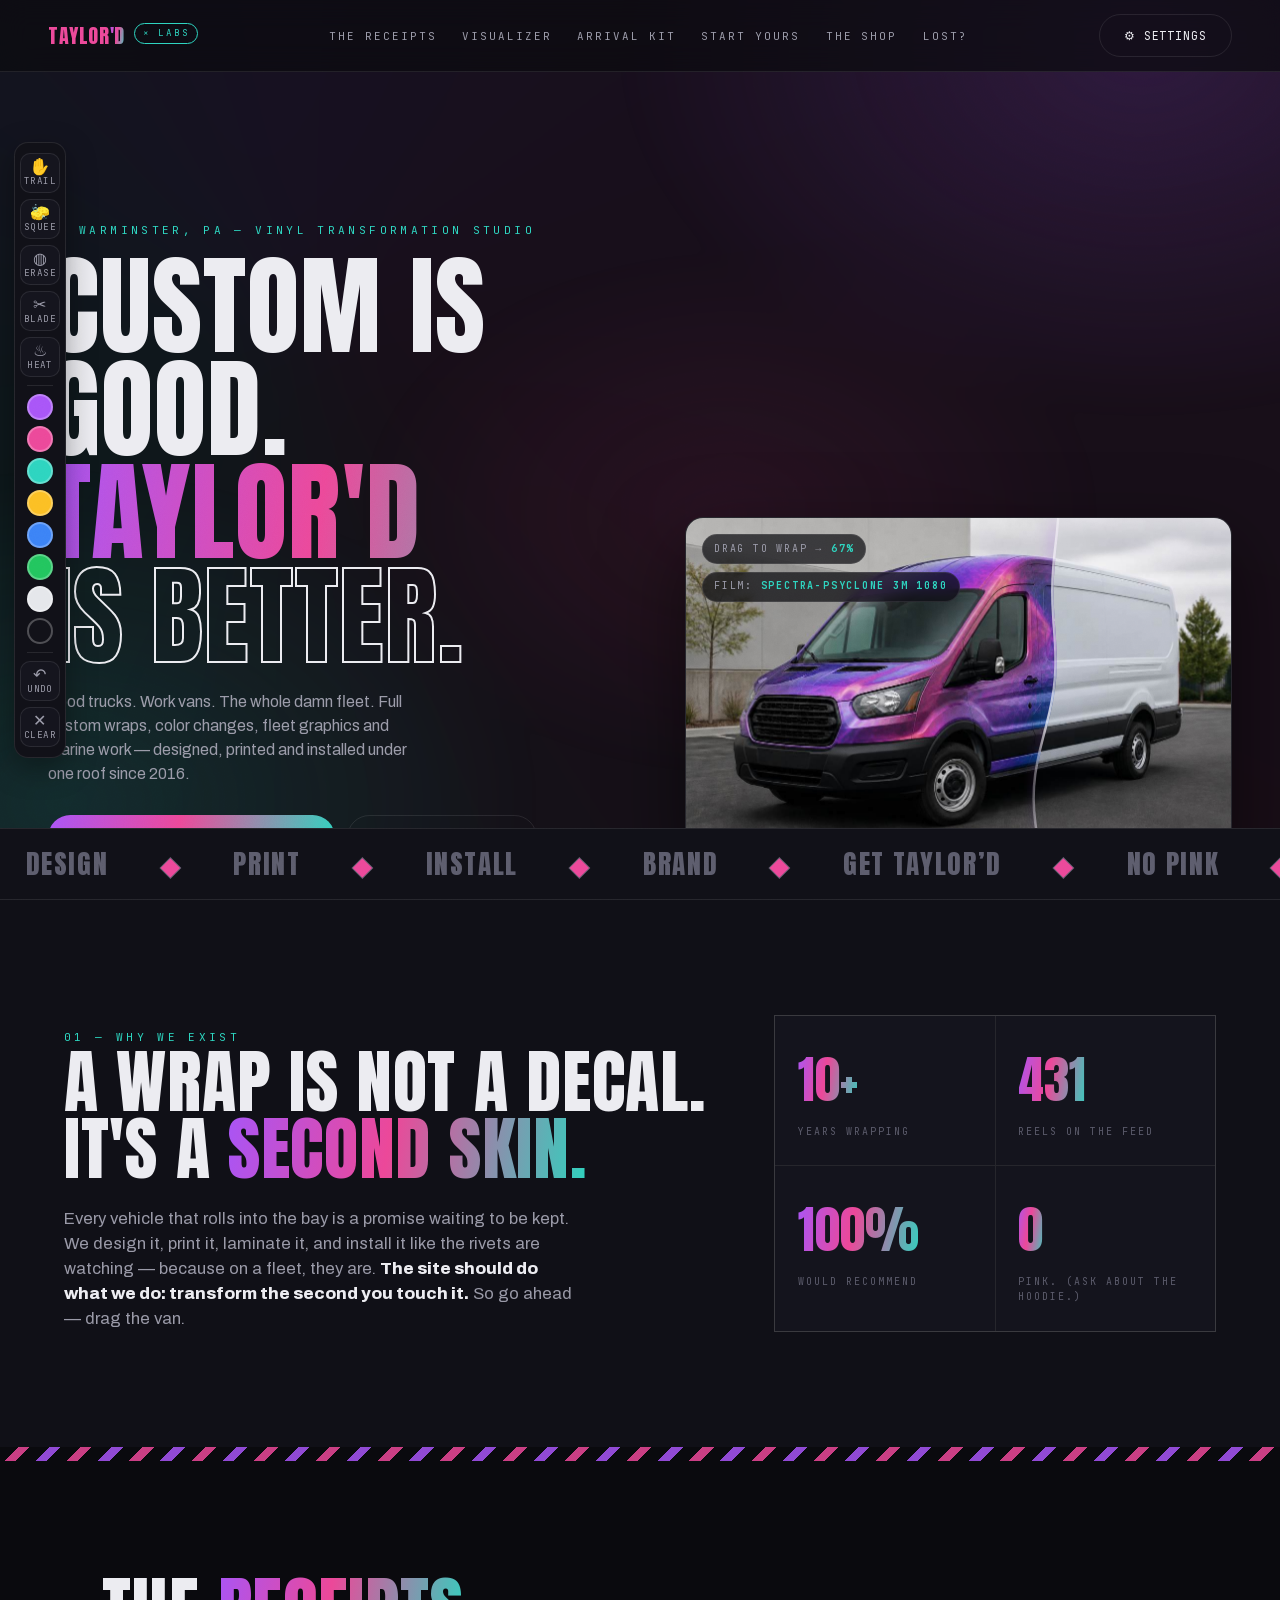
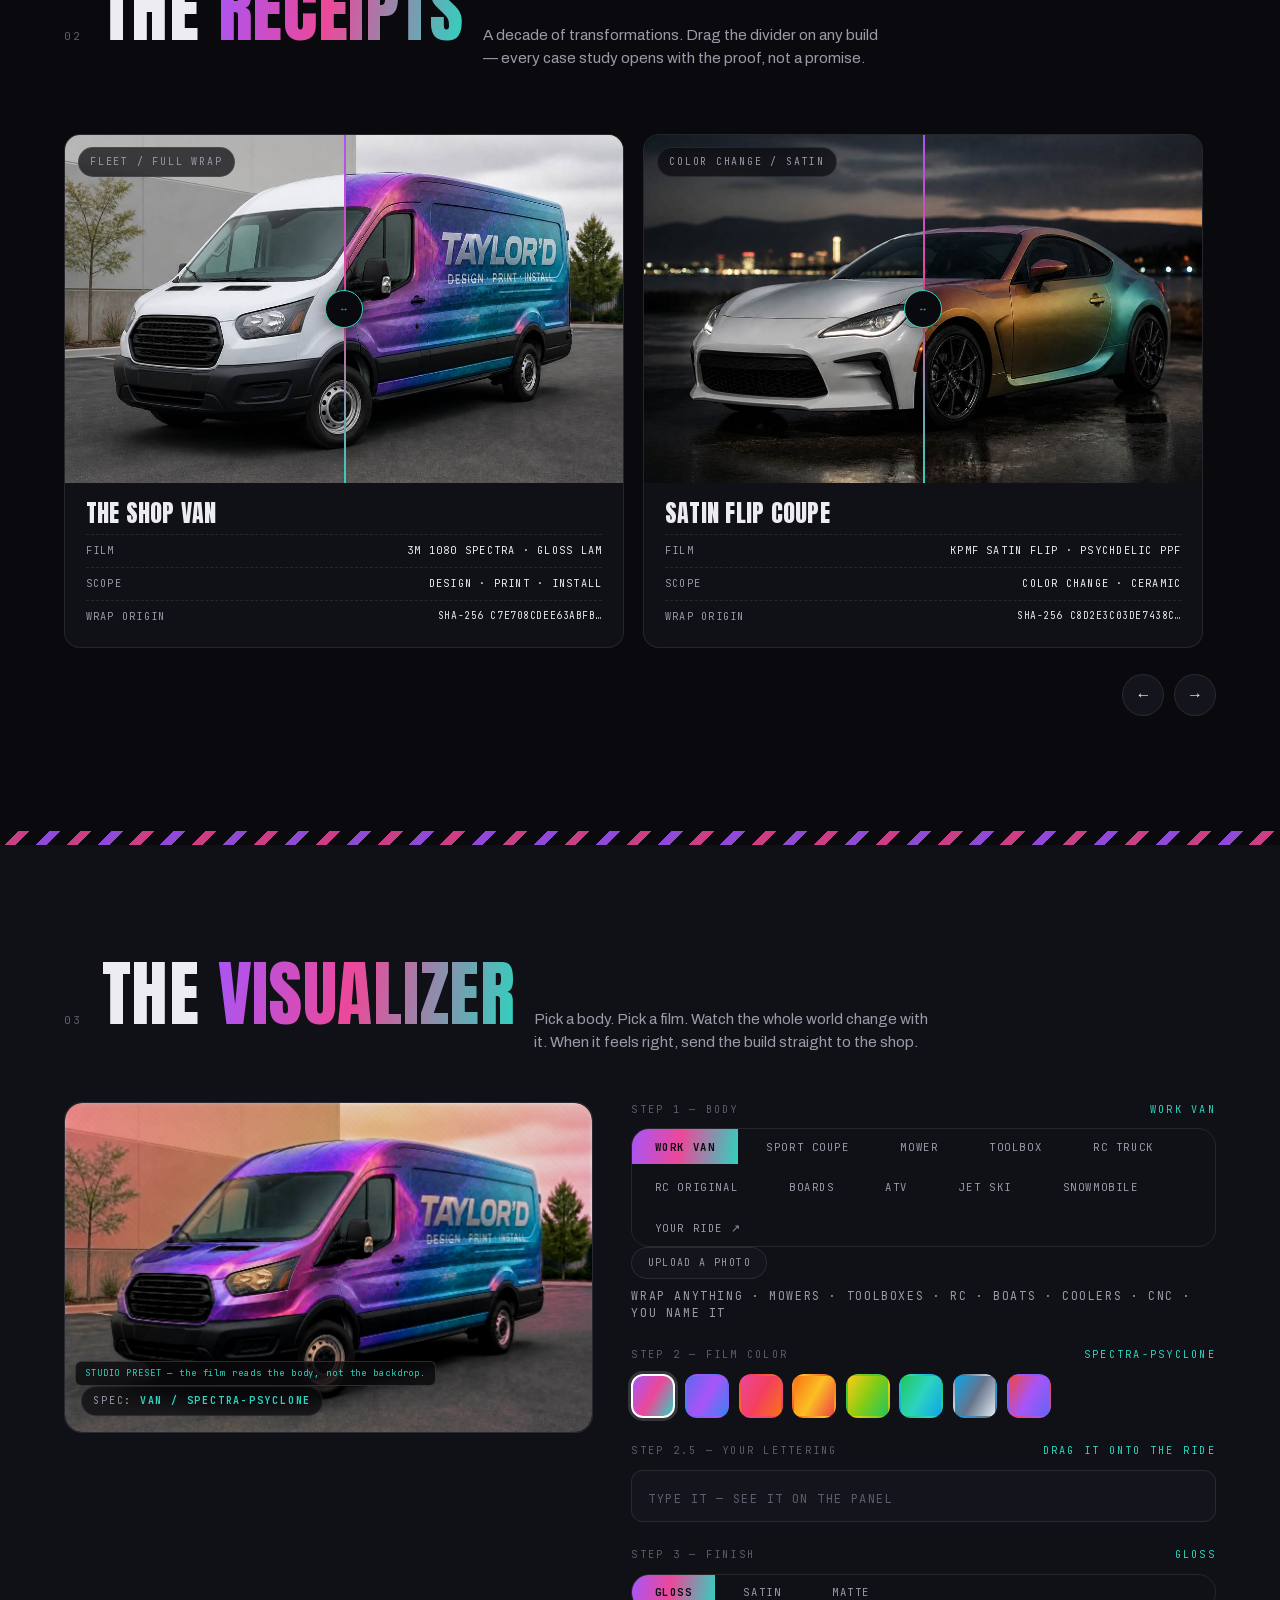
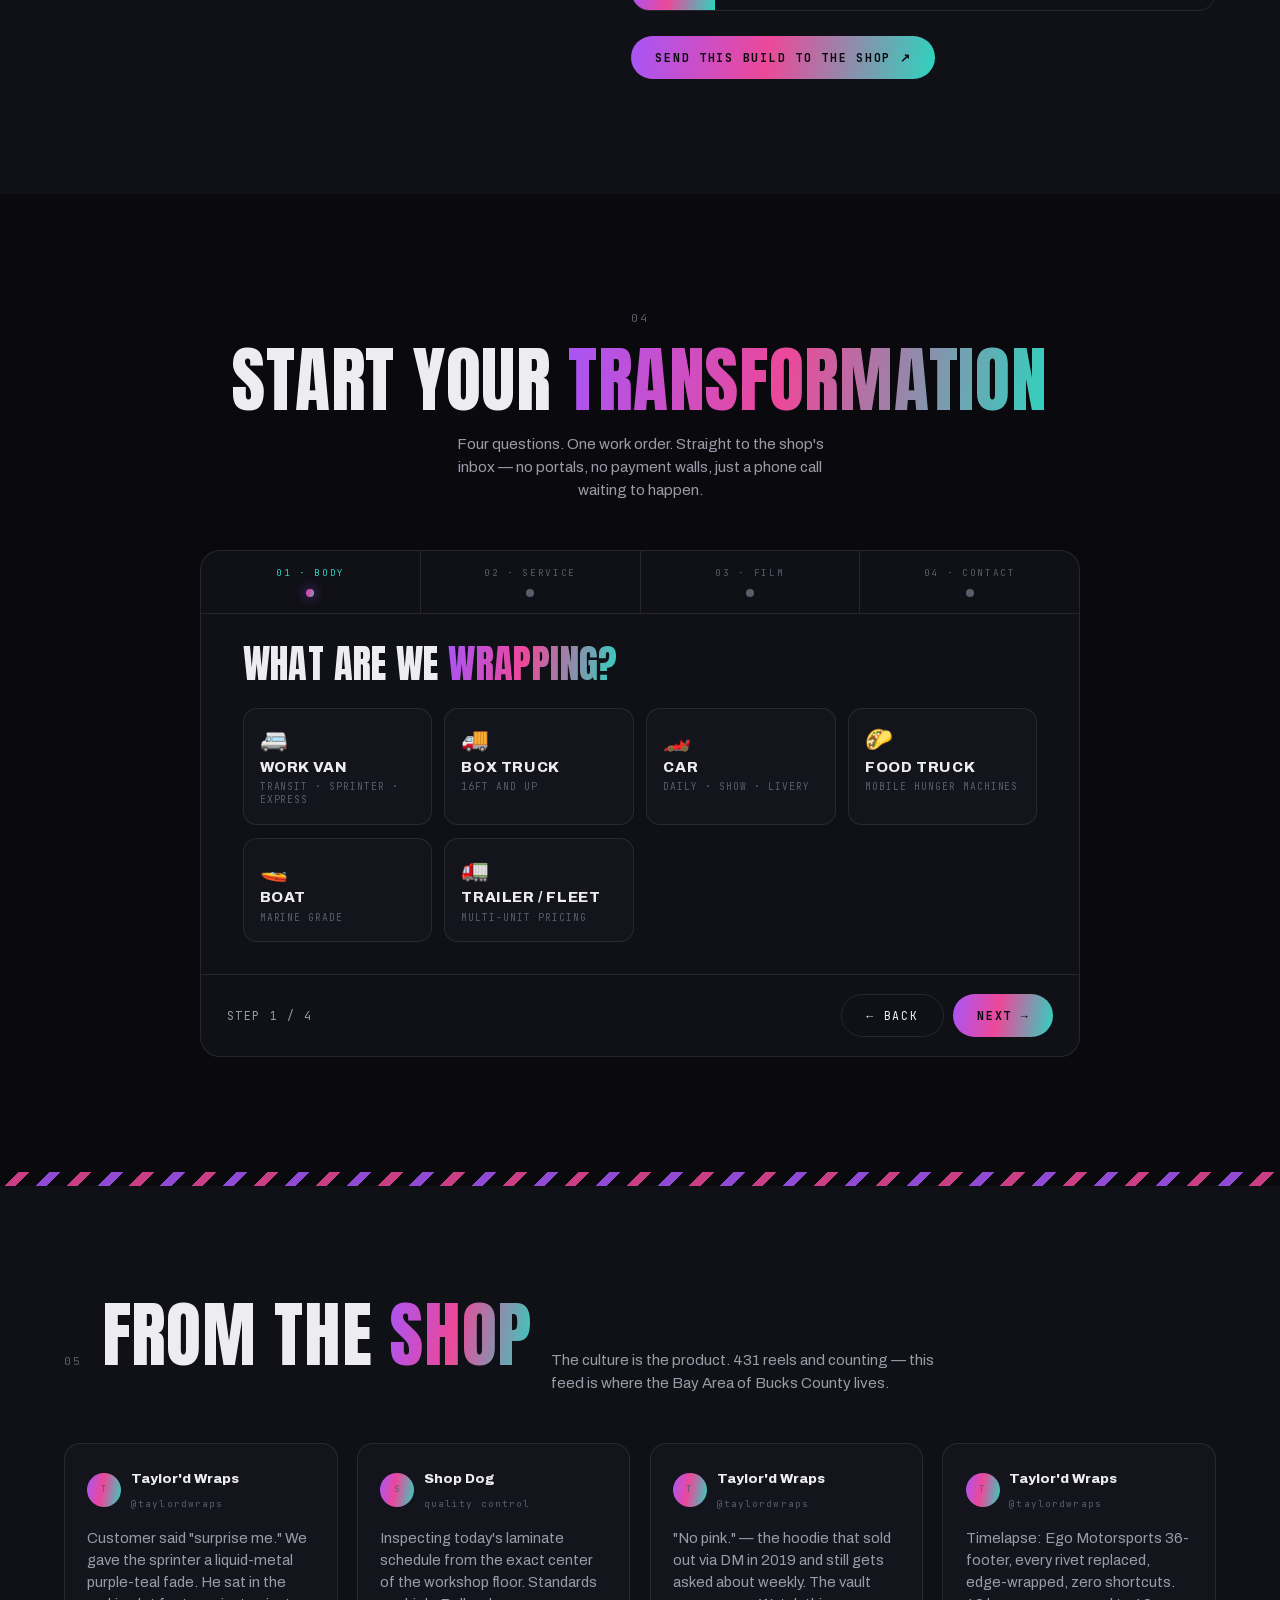
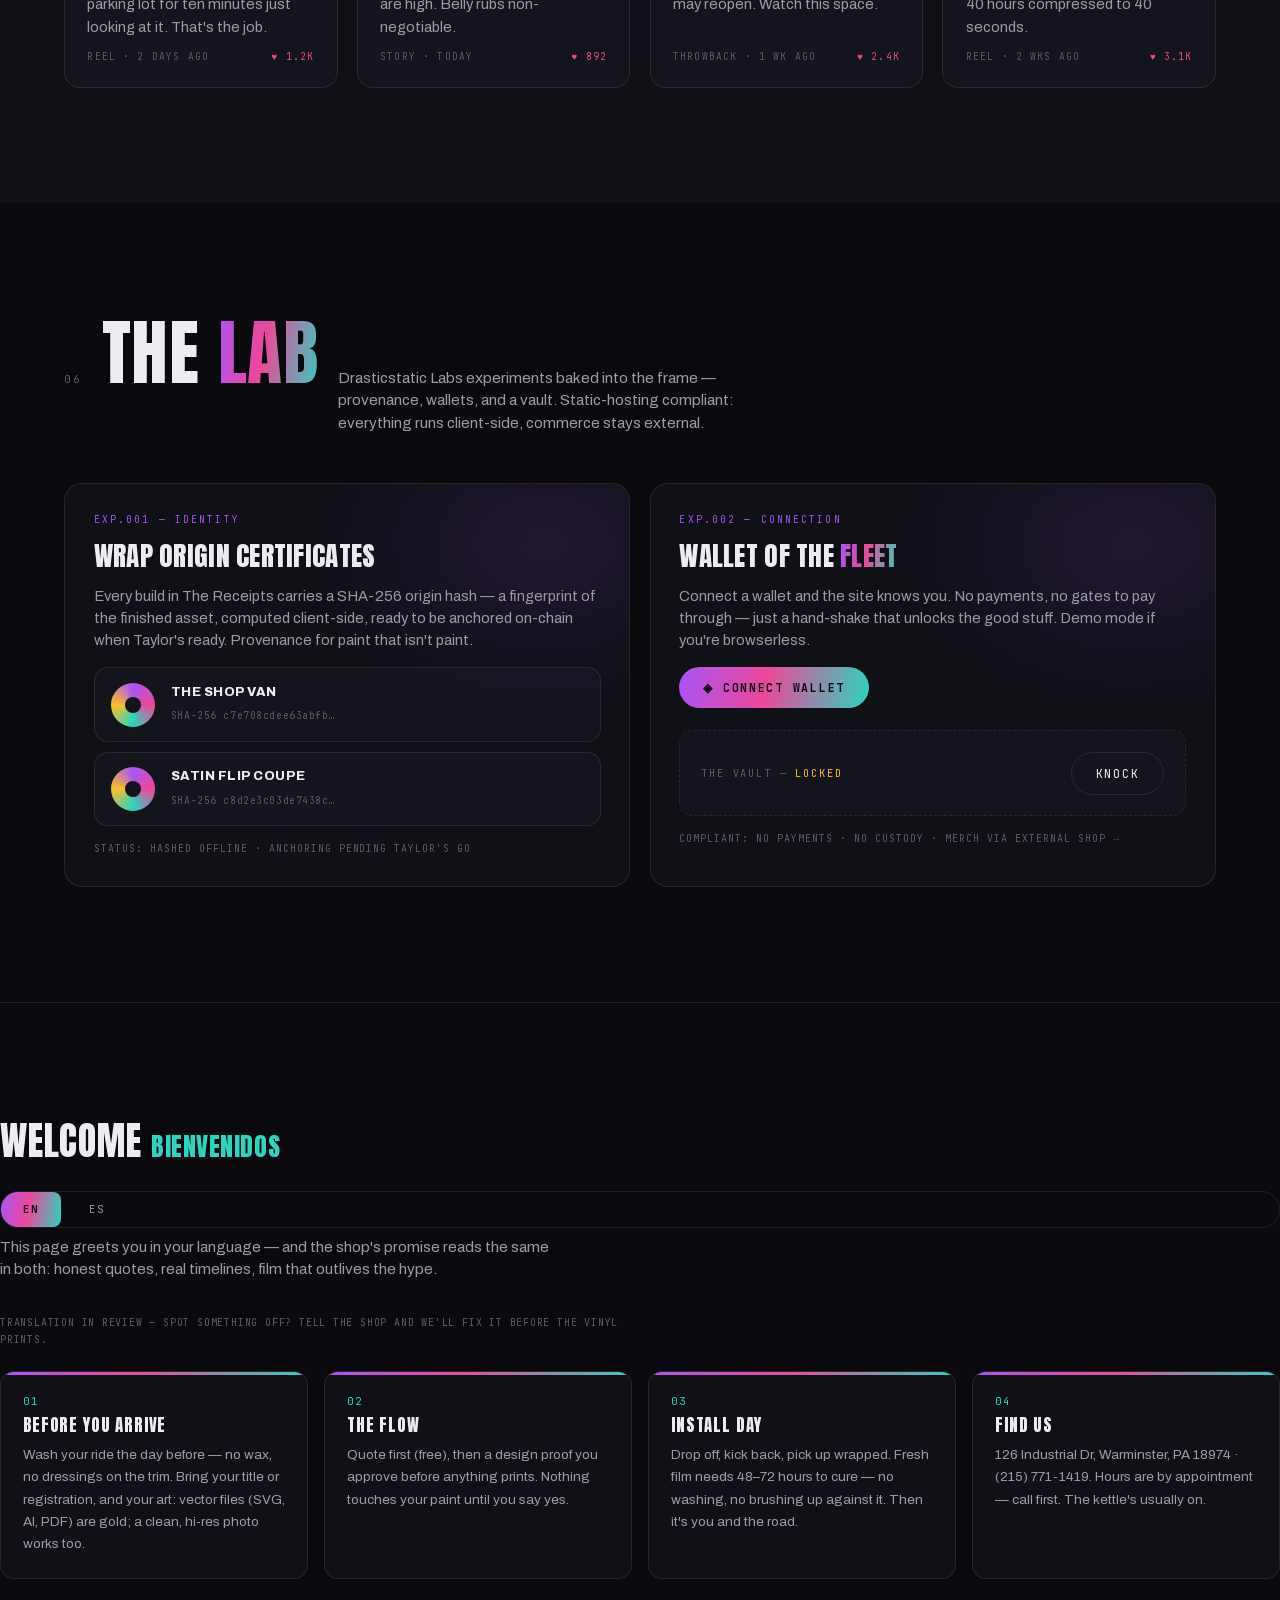
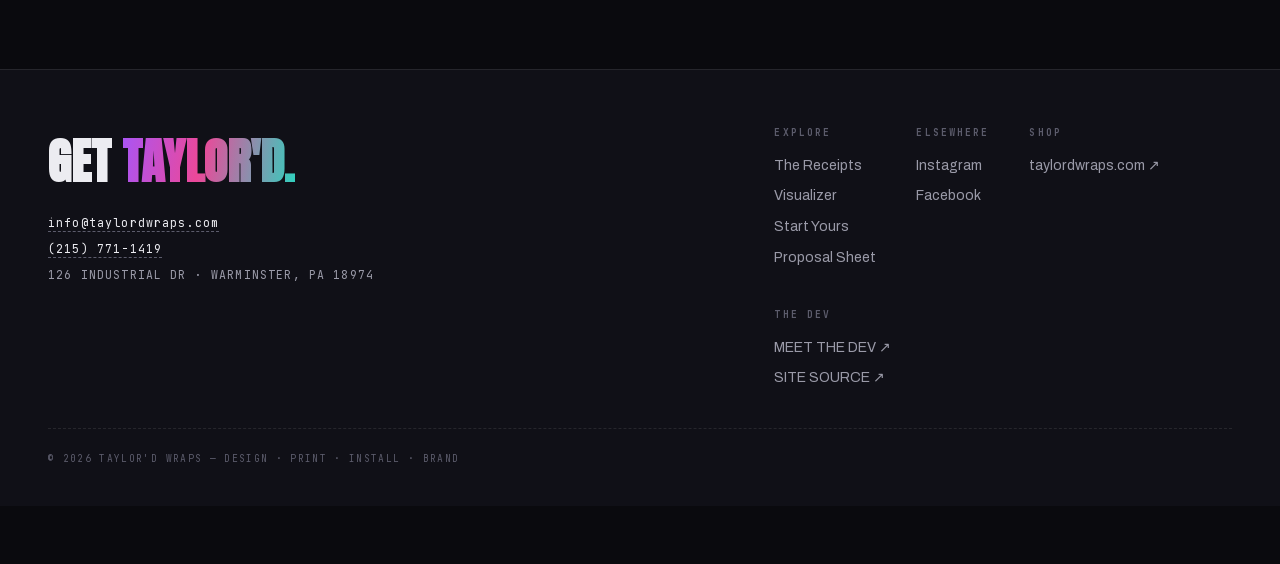
==== commit 8ec36f6b: "[skip ci] sync signed bundle 9c933d8f0c16" ====
--- a/index.html
+++ b/index.html
@@ -5,14 +5,15 @@
 <meta name="viewport" content="width=device-width, initial-scale=1.0">
 <title>TAYLOR'D WRAPS — Design. Print. Install. Brand.</title>
 <meta name="description" content="Custom is good. Taylor'd is better. Full custom advertisement wraps, color changes, fleet graphics, marine graphics and brand identity — Warminster, PA.">
-<link rel="stylesheet" href="styles.css?v=150">
+<link rel="stylesheet" href="styles.css?v=160">
 </head>
+<script>try{if(localStorage.tw_theme==="light")document.body.classList.add("light")}catch(e){}</script>
 <div id="loader"><div class="lgo">TAYLOR<span class="gradtxt">'D</span></div><div class="bar"><i id="lbar"></i></div><div class="pct" id="lpct">WARMING THE LAMINATOR — 0%</div></div>
 
 <nav>
   <a class="logo" href="#hero" title="Taylor'd Wraps x drasticstatic labs"><b>TAYLOR<span class="gradtxt">'D</span></b> <span class="labs">× LABS</span></a>
   <div class="links">
-    <a href="#receipts" class="doodle">The Receipts</a><a href="#visualizer" class="doodle">Visualizer</a><a href="#arrival" class="doodle">Arrival Kit</a><a href="#quote" class="doodle">Start Yours</a><a href="#shop" class="doodle">The Shop</a>
+    <a href="#receipts" class="doodle">The Receipts</a><a href="#visualizer" class="doodle">Visualizer</a><a href="#arrival" class="doodle">Arrival Kit</a><a href="#quote" class="doodle">Start Yours</a><a href="#shop" class="doodle">The Shop</a><a href="404.html">LOST?</a>
   </div>
   <button class="btn gear-btn" id="gearBtn" aria-haspopup="dialog" aria-expanded="false" aria-controls="settingsDrawer" title="Settings — theme, PSYCLONE, film trail, wallet">⚙ SETTINGS</button>
 </nav>
@@ -61,7 +62,7 @@
   </div>
 </header>
 
-<div class="ticker"><div class="track" id="tickTrack"></div><div class="t-meta">© 2026 TAYLOR'D WRAPS · DESIGN · PRINT · INSTALL · BRAND · HANDCRAFTED IN DRASTICSTATIC LABS · v1.5 SHOWCASE · ↑↓↑↓←→←→BA</div></div>
+<div class="ticker"><div class="track" id="tickTrack"></div><div class="t-meta">© 2026 TAYLOR'D WRAPS · DESIGN · PRINT · INSTALL · BRAND · HANDCRAFTED IN DRASTICSTATIC LABS · v1.6 SHOWCASE · ↑↓↑↓←→←→BA</div></div>
 
 <section class="section" id="manifesto">
   <div class="mani">
@@ -169,7 +170,7 @@
     <div class="ctrls">
       <div class="ctrl">
         <div class="lab"><span>STEP 1 — BODY</span><b id="bodyName">WORK VAN</b></div>
-        <div class="seg" id="bodySeg"><button class="on" data-body="van">WORK VAN</button><button data-body="car">SPORT COUPE</button><button data-body="mower">MOWER</button><button data-body="toolbox">TOOLBOX</button><button data-body="rc">RC TRUCK</button><button data-body="atv">ATV</button><button data-body="jetski">JET SKI</button><button data-body="snow">SNOWMOBILE</button><button data-body="custom">YOUR RIDE ↗</button></div>
+        <div class="seg" id="bodySeg"><button class="on" data-body="van">WORK VAN</button><button data-body="car">SPORT COUPE</button><button data-body="mower">MOWER</button><button data-body="toolbox">TOOLBOX</button><button data-body="rc">RC TRUCK</button><button data-body="rcReal">RC ORIGINAL</button><button data-body="boards">BOARDS</button><button data-body="atv">ATV</button><button data-body="jetski">JET SKI</button><button data-body="snow">SNOWMOBILE</button><button data-body="custom">YOUR RIDE ↗</button></div>
       <div class="presets" id="presets"><button class="pre" id="uploadBtn">UPLOAD A PHOTO</button><span class="mono">WRAP ANYTHING · MOWERS · TOOLBOXES · RC · BOATS · COOLERS · CNC · YOU NAME IT</span></div>
       <input type="file" id="wrapFile" accept="image/*" style="display:none">
       </div>
@@ -391,4 +392,4 @@
   <button class="tb-btn" id="tbClear" aria-label="Clear all paint"><i>✕</i>CLEAR</button>
 </div>
 
-<script src="app.js?v=150" defer></script>
+<script src="app.js?v=160" defer></script>
--- a/styles.css
+++ b/styles.css
@@ -135,7 +135,7 @@
 
 /* ---------- visualizer ---------- */
 #visualizer{background:var(--panel)}
-.viz{display:grid;grid-template-columns:.9fr 1.1fr;gap:2.4rem;align-items:start}
+.viz{display:grid;grid-template-columns:minmax(0,.95fr) minmax(0,1.05fr);gap:2.4rem;align-items:start}.viz>.stage,.viz>.ctrls{min-width:0}
 @media(max-width:960px){.viz{grid-template-columns:1fr}}
 .viz .stage{border:1px solid var(--line);border-radius:18px;overflow:hidden;background:var(--panel2);position:relative}
 .viz .stage img{width:100%;aspect-ratio:16/10;object-fit:cover;transition:filter .45s cubic-bezier(.4,0,.2,1)}
@@ -149,7 +149,7 @@
 .sw:hover{transform:translateY(-3px)}
 .sw.on{border-color:#fff;box-shadow:0 0 0 3px rgba(255,255,255,.15)}
 .sw span{position:absolute;inset:auto 0 .2rem;text-align:center;font-family:var(--mono);font-size:.5rem;letter-spacing:.08em;color:rgba(255,255,255,.85);text-shadow:0 1px 3px rgba(0,0,0,.8)}
-.seg{display:flex;border:1px solid var(--line);border-radius:99px;overflow:hidden;width:max-content}
+.seg{display:flex;flex-wrap:wrap;border:1px solid var(--line);border-radius:18px;overflow:hidden;width:100%}
 .seg button{padding:.65rem 1.4rem;background:transparent;border:none;color:var(--dim);font-family:var(--mono);font-size:.66rem;letter-spacing:.15em;text-transform:uppercase;transition:background .2s,color .2s}
 .seg button.on{background:var(--grad);color:#0a0a0e;font-weight:700}
 
@@ -392,3 +392,19 @@
 .w-door .w-en{font-family:var(--disp);font-size:clamp(1.6rem,3.4vw,2.4rem);letter-spacing:.02em}
 .w-door .w-es{font-family:var(--disp);font-size:clamp(1.1rem,2.4vw,1.6rem);letter-spacing:.02em;color:var(--a3)}
 .w-honest{font-family:var(--mono);font-size:.62rem;letter-spacing:.08em;color:var(--faint);margin:2px 0 22px;max-width:640px;line-height:1.7}
+
+/* ---------- v1.6: true wrap canvas ---------- */
+.viz-canvas{position:absolute;inset:0;width:100%;height:100%;border-radius:inherit;z-index:1;pointer-events:none}
+.viz .stage #vizImg{visibility:hidden}
+.viz .stage #vizText{z-index:4}
+.viz-mode-chip{position:absolute;left:10px;bottom:46px;z-index:5;font-family:var(--mono);font-size:.55rem;letter-spacing:.1em;background:rgba(10,10,14,.82);color:var(--a3);border:1px solid rgba(255,255,255,.14);border-radius:6px;padding:5px 9px;max-width:calc(100% - 20px)}
+/* ---------- v1.6: peel breathes + reveals message ---------- */
+@keyframes peelbreathe{0%{transform:translate(-4px,4px) rotate(45deg)}100%{transform:translate(-14px,14px) rotate(53deg)}}
+.btn.solid:hover::after{opacity:1;transform:translate(-4px,4px) rotate(45deg);animation:peelbreathe 1.4s ease-in-out infinite alternate}
+.peel-msg{position:absolute;top:-34px;right:-4px;background:#0a0a0e;color:#e8dcc0;font-family:var(--mono);font-size:.58rem;letter-spacing:.12em;padding:6px 10px;border:1px solid rgba(232,220,192,.4);border-radius:6px;opacity:0;transform:translateY(8px) rotate(1.5deg);transition:opacity .35s .5s,transform .35s .5s;pointer-events:none;white-space:nowrap;z-index:6}
+.btn.solid:hover .peel-msg{opacity:1;transform:translateY(0) rotate(0)}
+/* ---------- v1.6: scrollspy ---------- */
+nav a.here{color:var(--a2)}
+nav a.doodle.here::after{transform:scaleX(1)}
+/* ---------- v1.6: 404 ---------- */
+.lost-hero{font-family:var(--disp);font-size:clamp(4rem,16vw,11rem);line-height:.9;background:var(--grad);-webkit-background-clip:text;background-clip:text;color:transparent}
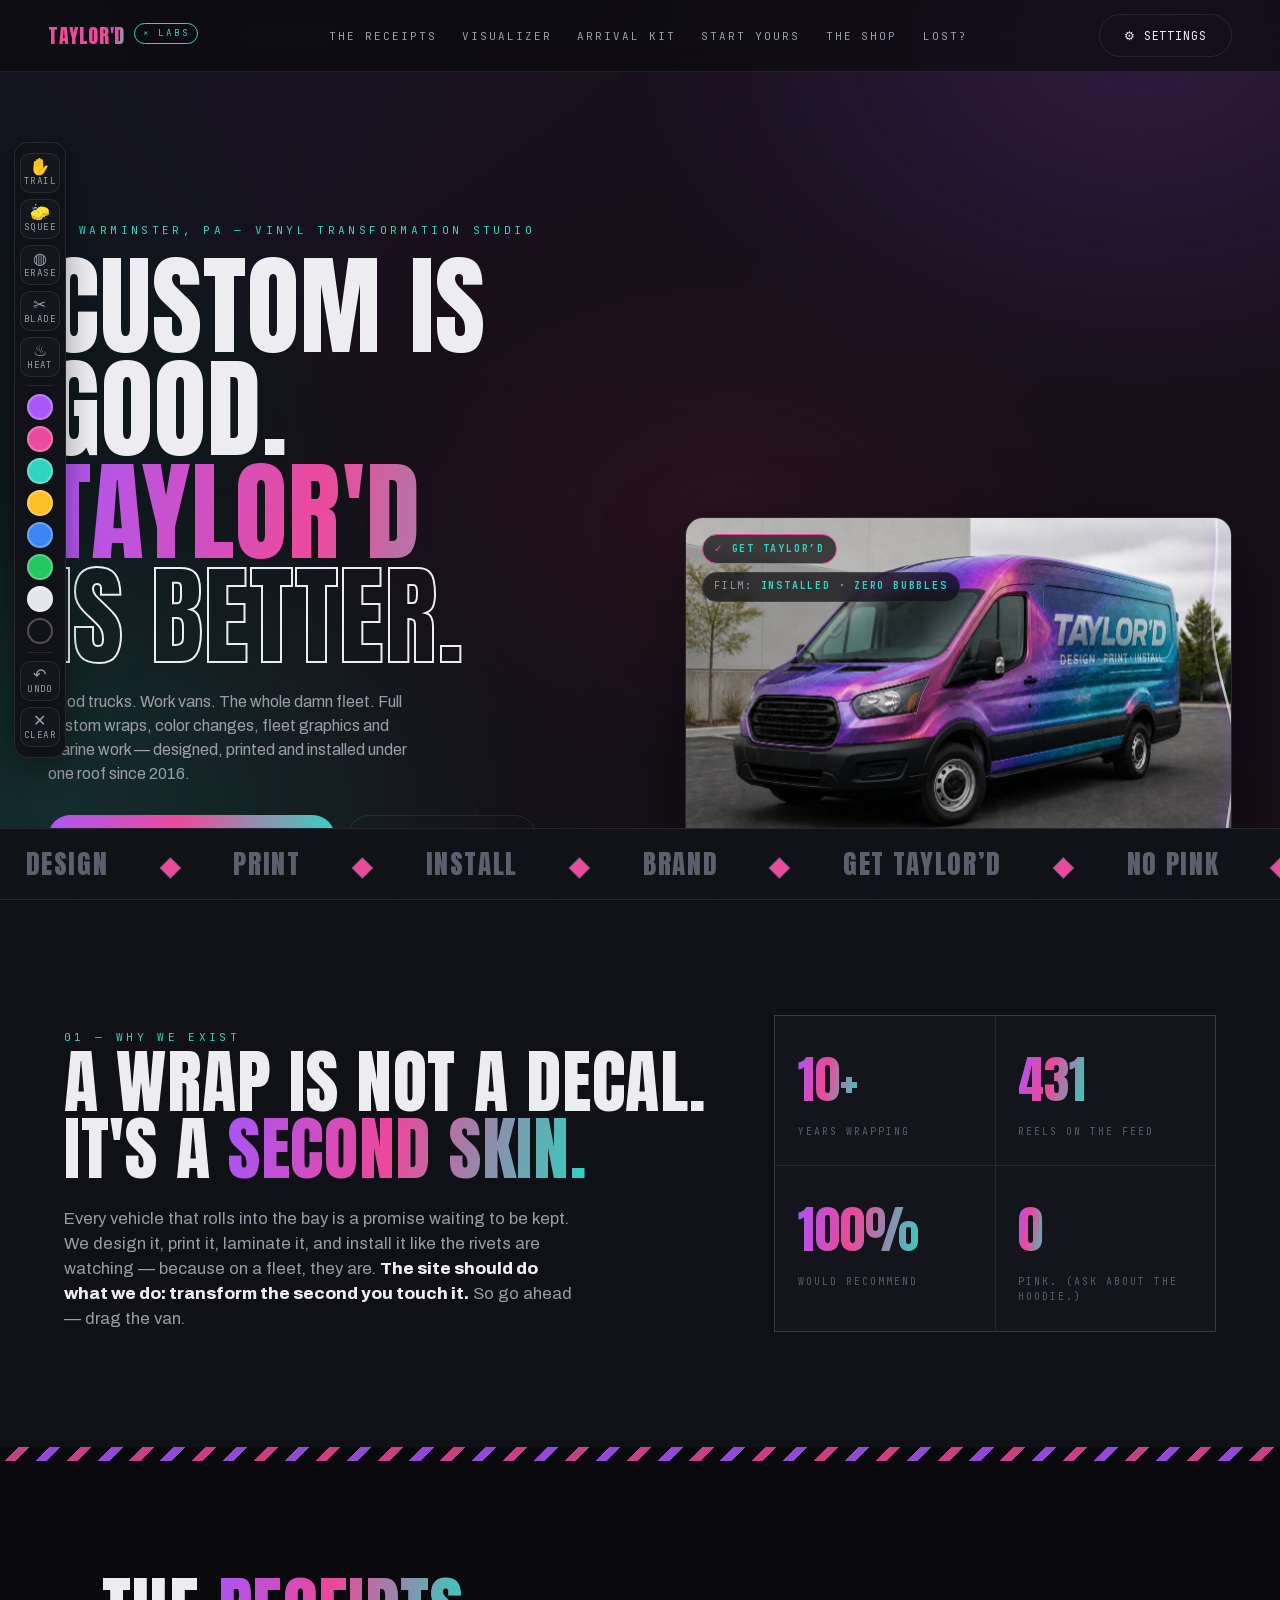
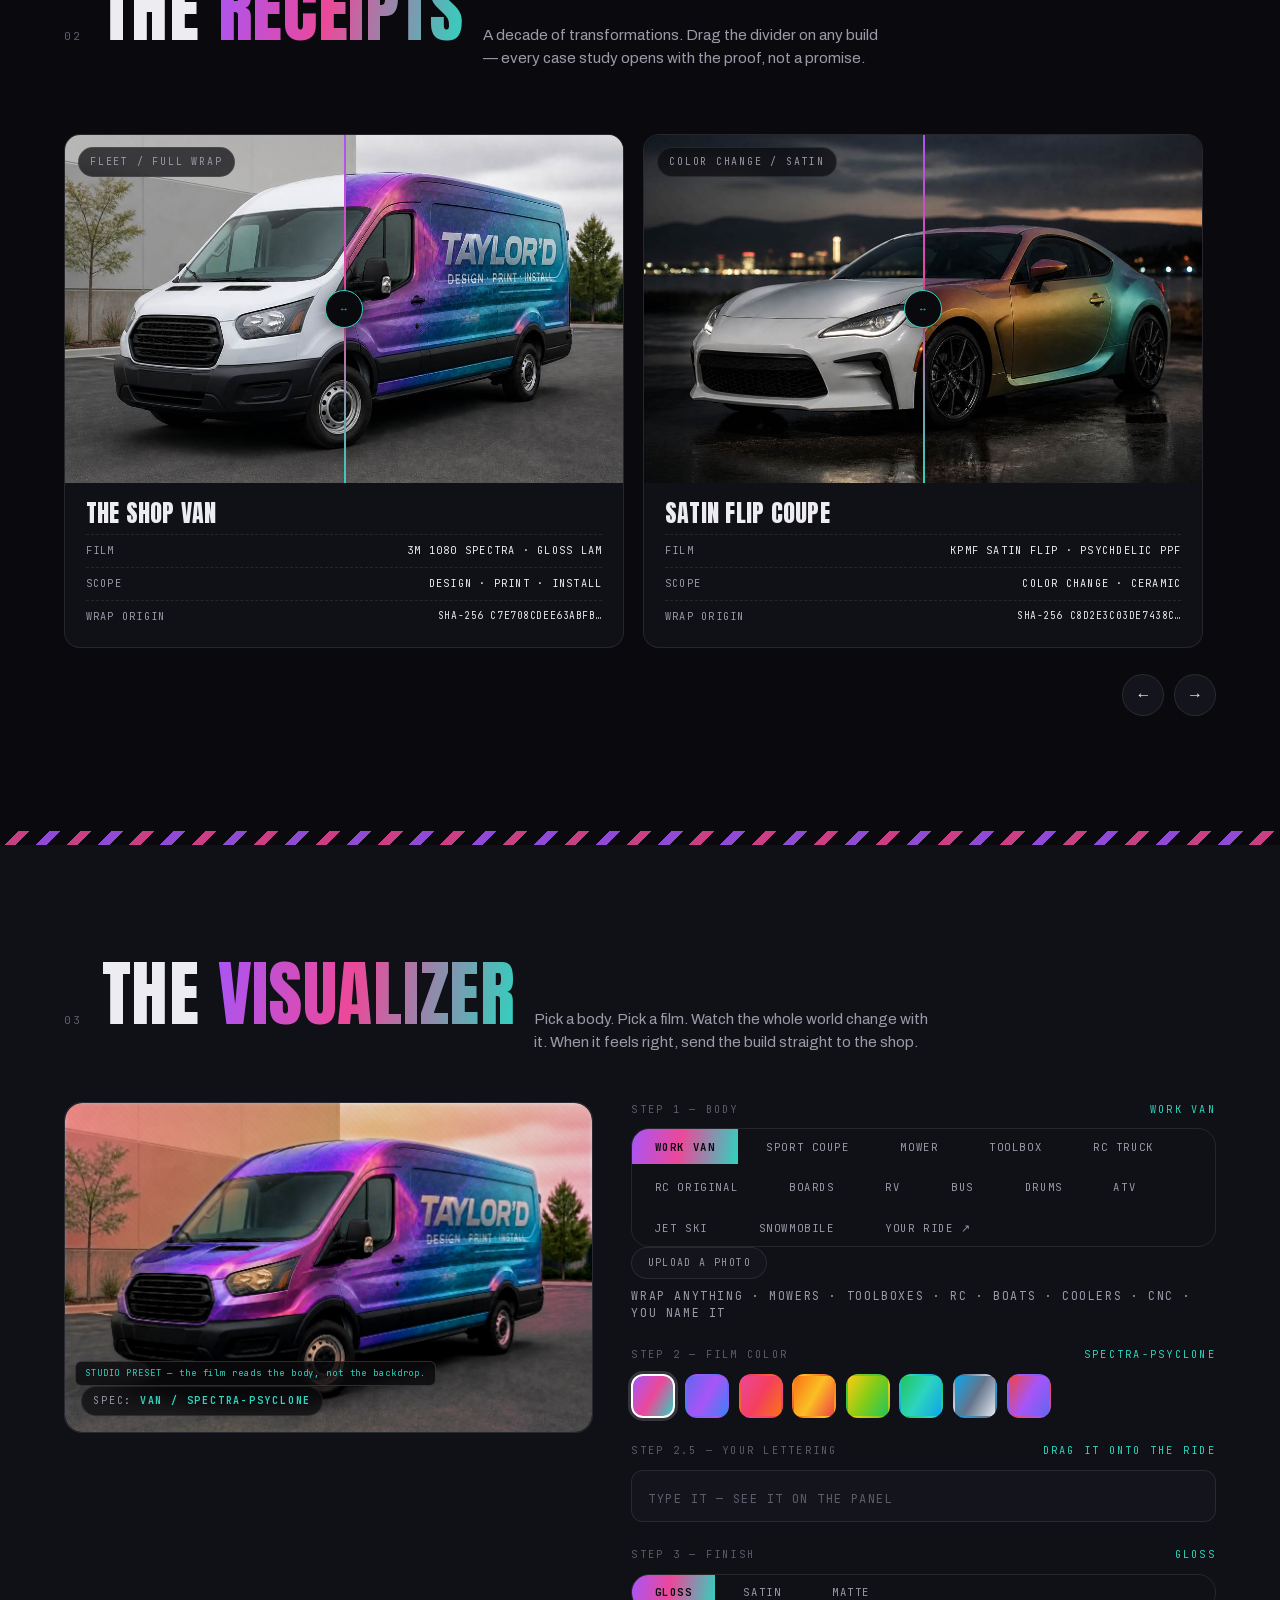
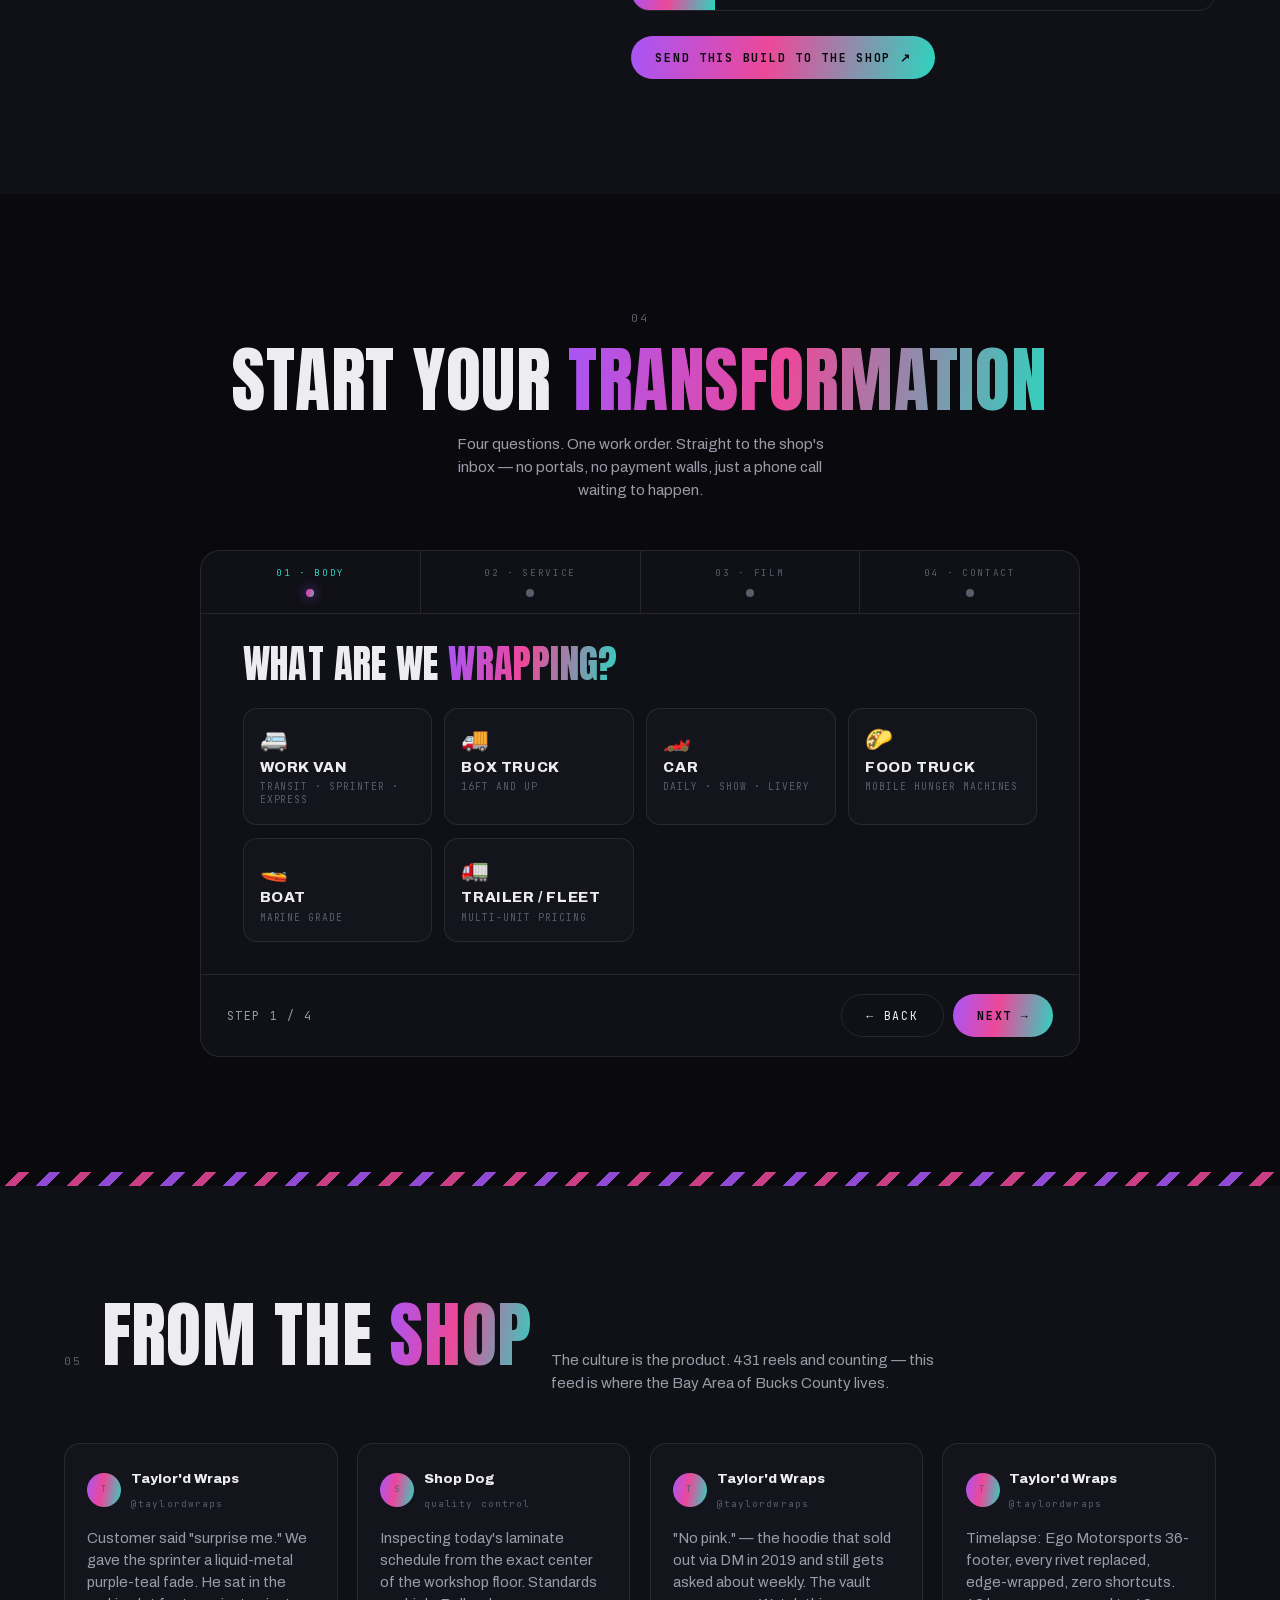
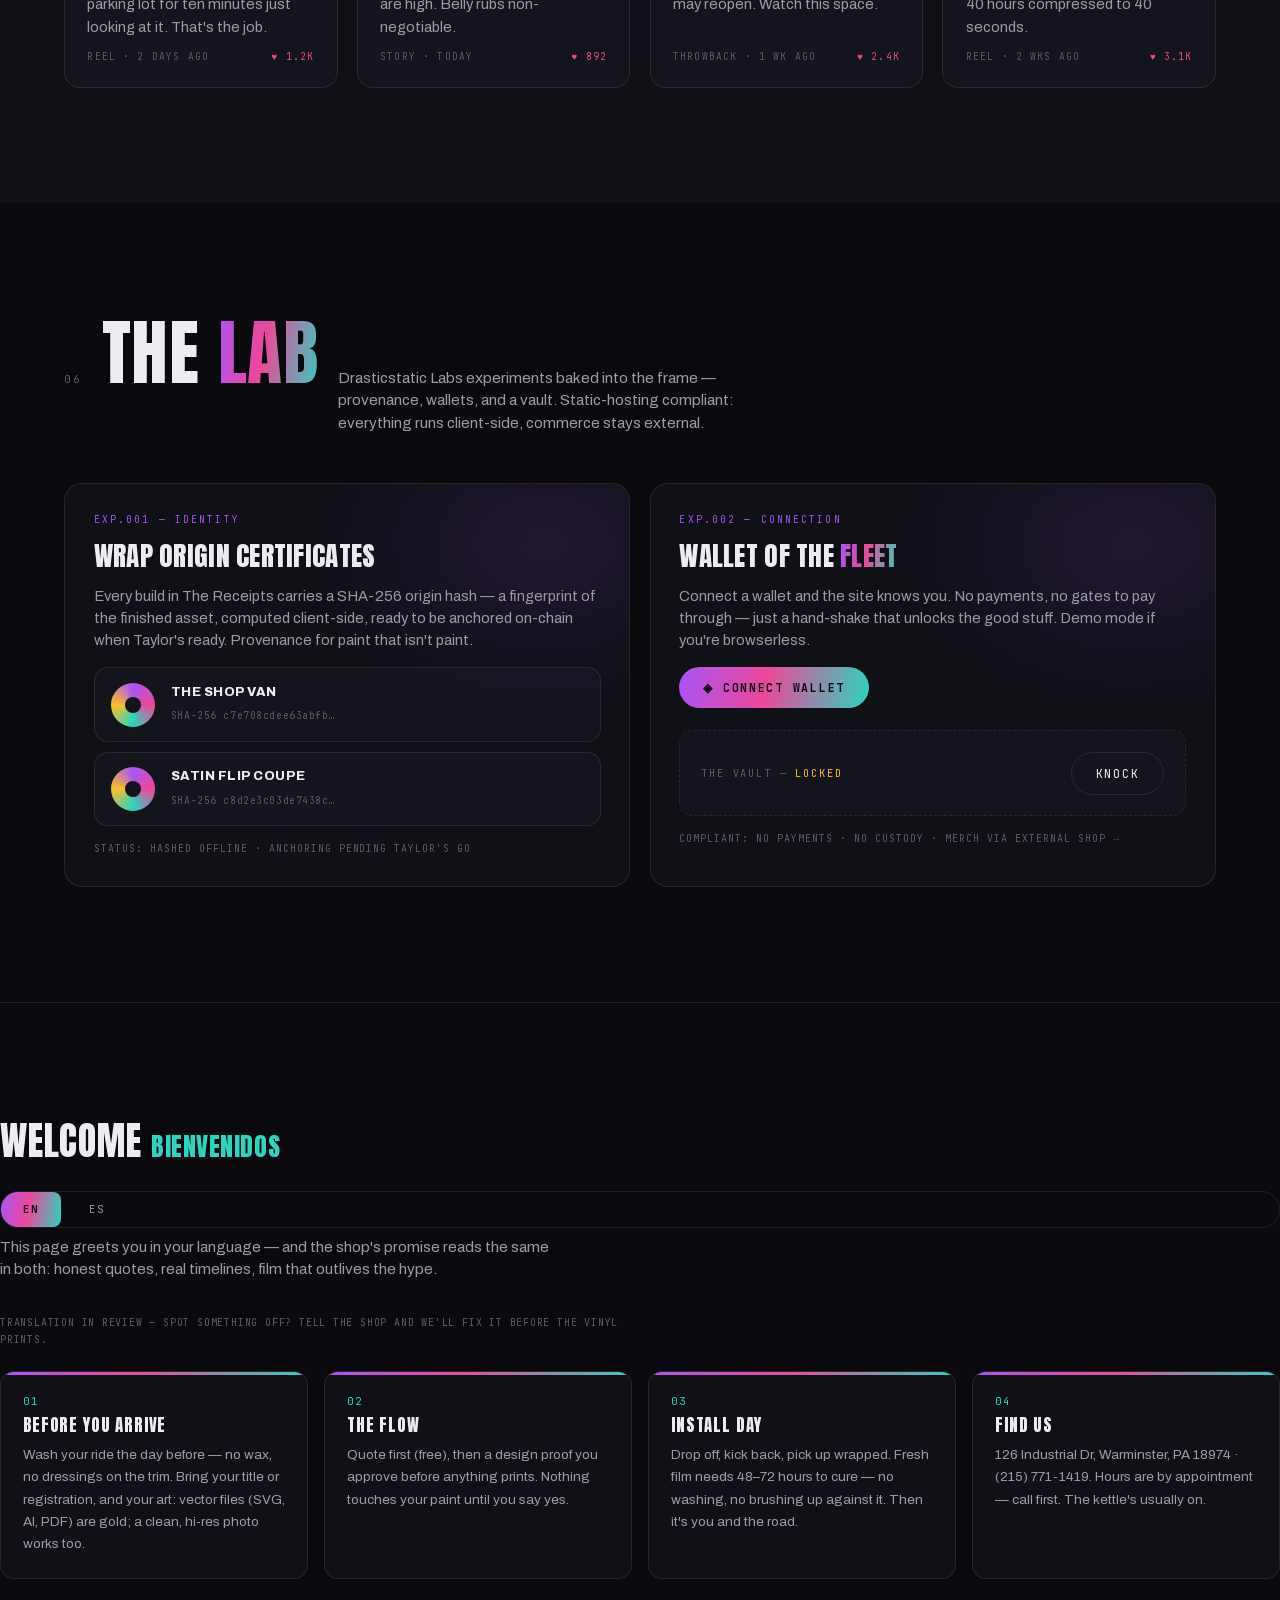
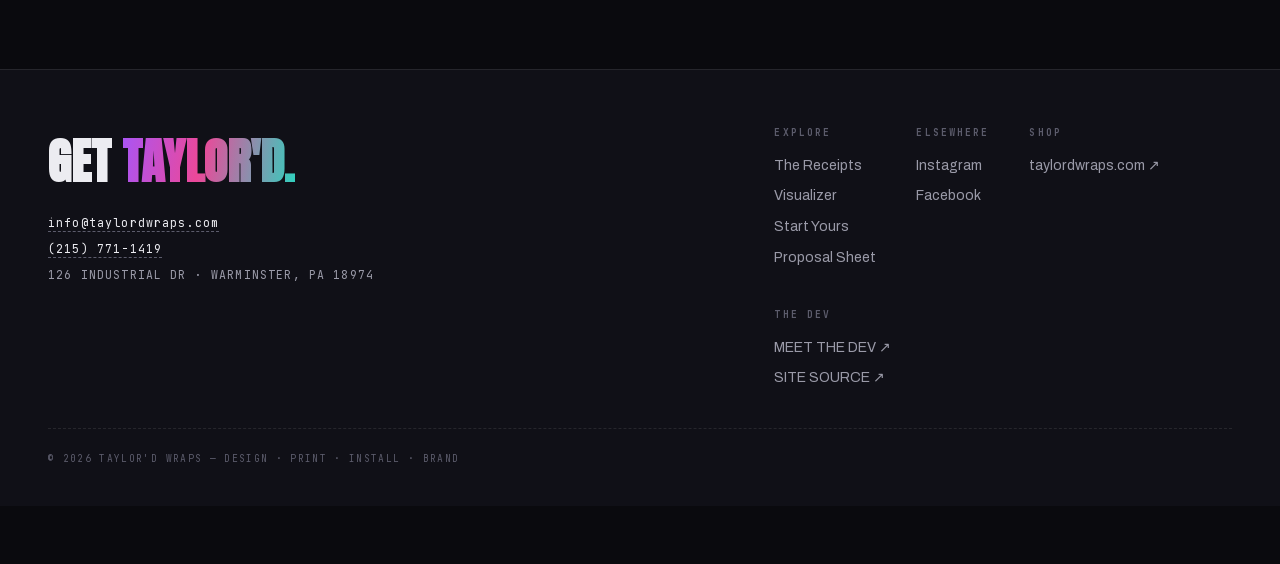
==== commit ab837ac3: "[skip ci] sync signed bundle 049157d7ab0a" ====
--- a/index.html
+++ b/index.html
@@ -5,7 +5,7 @@
 <meta name="viewport" content="width=device-width, initial-scale=1.0">
 <title>TAYLOR'D WRAPS — Design. Print. Install. Brand.</title>
 <meta name="description" content="Custom is good. Taylor'd is better. Full custom advertisement wraps, color changes, fleet graphics, marine graphics and brand identity — Warminster, PA.">
-<link rel="stylesheet" href="styles.css?v=160">
+<link rel="stylesheet" href="styles.css?v=161">
 </head>
 <script>try{if(localStorage.tw_theme==="light")document.body.classList.add("light")}catch(e){}</script>
 <div id="loader"><div class="lgo">TAYLOR<span class="gradtxt">'D</span></div><div class="bar"><i id="lbar"></i></div><div class="pct" id="lpct">WARMING THE LAMINATOR — 0%</div></div>
@@ -170,7 +170,7 @@
     <div class="ctrls">
       <div class="ctrl">
         <div class="lab"><span>STEP 1 — BODY</span><b id="bodyName">WORK VAN</b></div>
-        <div class="seg" id="bodySeg"><button class="on" data-body="van">WORK VAN</button><button data-body="car">SPORT COUPE</button><button data-body="mower">MOWER</button><button data-body="toolbox">TOOLBOX</button><button data-body="rc">RC TRUCK</button><button data-body="rcReal">RC ORIGINAL</button><button data-body="boards">BOARDS</button><button data-body="atv">ATV</button><button data-body="jetski">JET SKI</button><button data-body="snow">SNOWMOBILE</button><button data-body="custom">YOUR RIDE ↗</button></div>
+        <div class="seg" id="bodySeg"><button class="on" data-body="van">WORK VAN</button><button data-body="car">SPORT COUPE</button><button data-body="mower">MOWER</button><button data-body="toolbox">TOOLBOX</button><button data-body="rc">RC TRUCK</button><button data-body="rcReal">RC ORIGINAL</button><button data-body="boards">BOARDS</button><button data-body="rv">RV</button><button data-body="bus">BUS</button><button data-body="drums">DRUMS</button><button data-body="atv">ATV</button><button data-body="jetski">JET SKI</button><button data-body="snow">SNOWMOBILE</button><button data-body="custom">YOUR RIDE ↗</button></div>
       <div class="presets" id="presets"><button class="pre" id="uploadBtn">UPLOAD A PHOTO</button><span class="mono">WRAP ANYTHING · MOWERS · TOOLBOXES · RC · BOATS · COOLERS · CNC · YOU NAME IT</span></div>
       <input type="file" id="wrapFile" accept="image/*" style="display:none">
       </div>
@@ -392,4 +392,4 @@
   <button class="tb-btn" id="tbClear" aria-label="Clear all paint"><i>✕</i>CLEAR</button>
 </div>
 
-<script src="app.js?v=160" defer></script>
+<script src="app.js?v=161" defer></script>
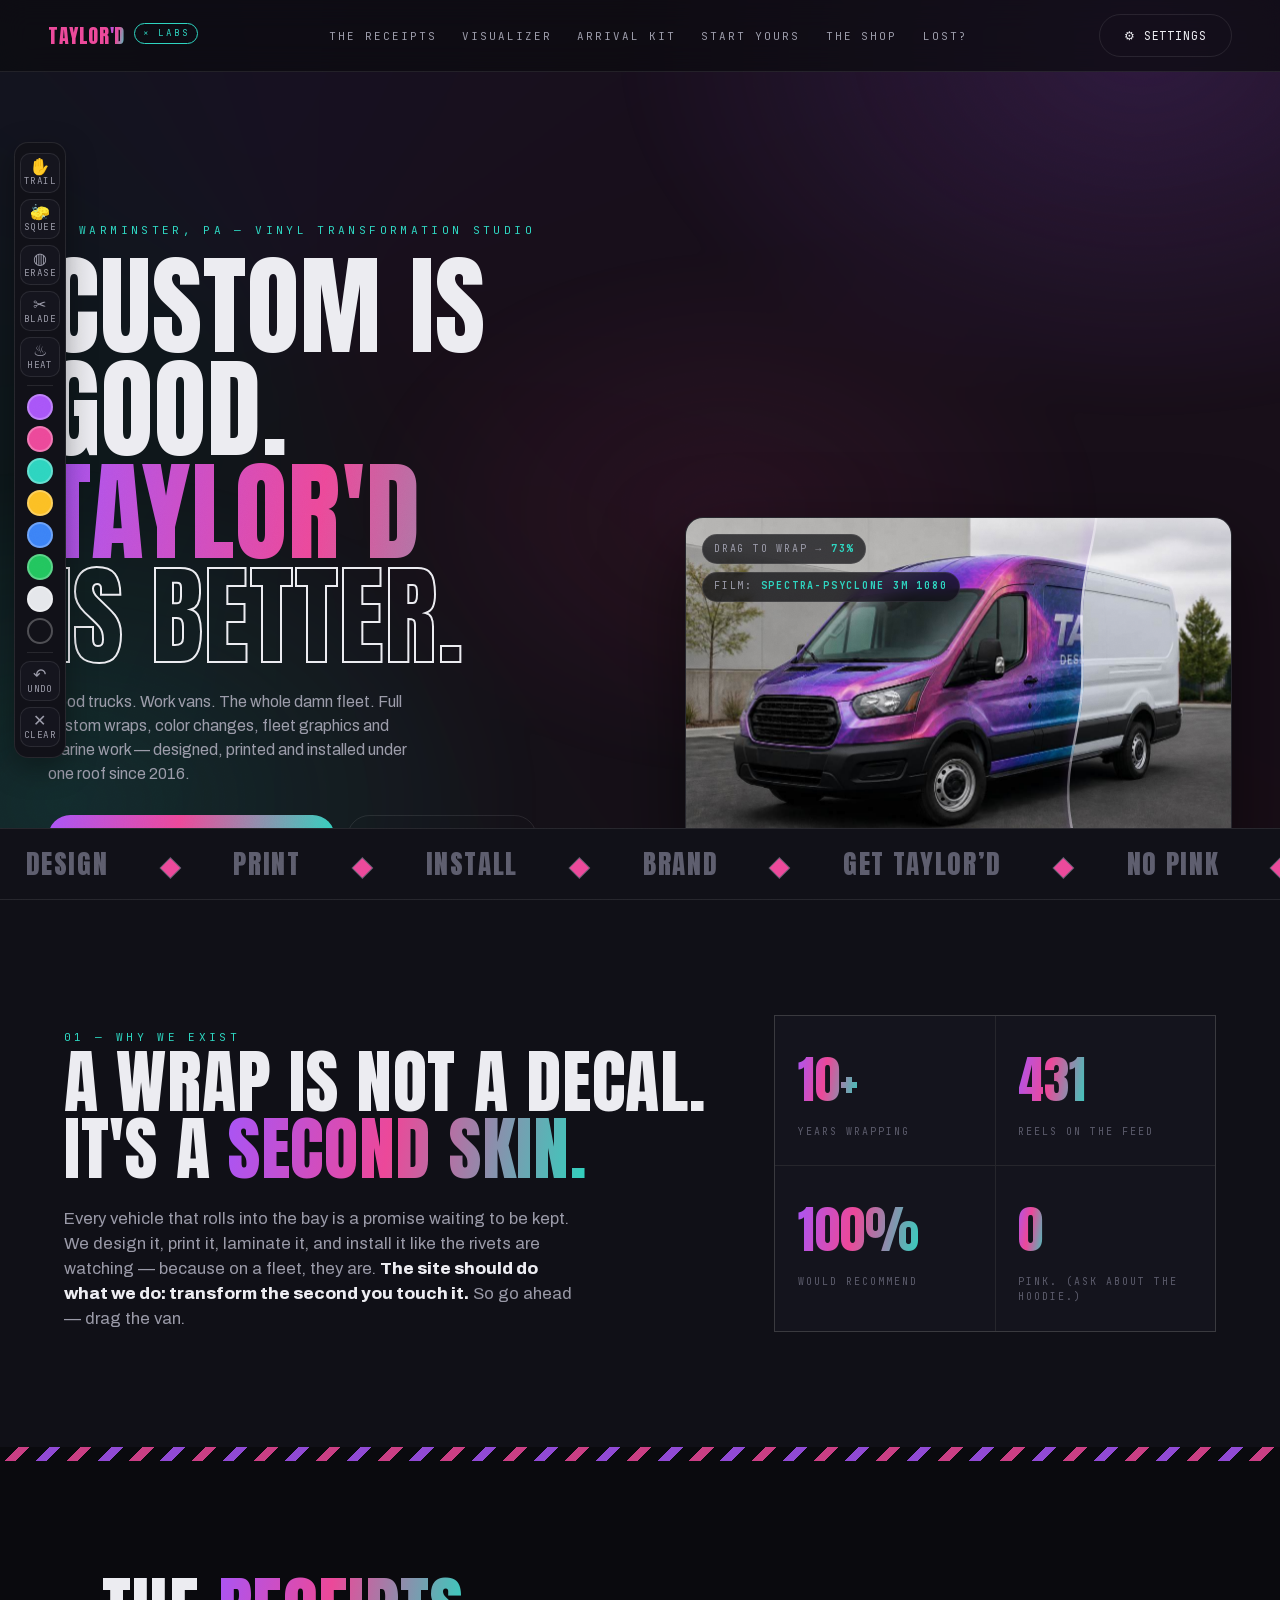
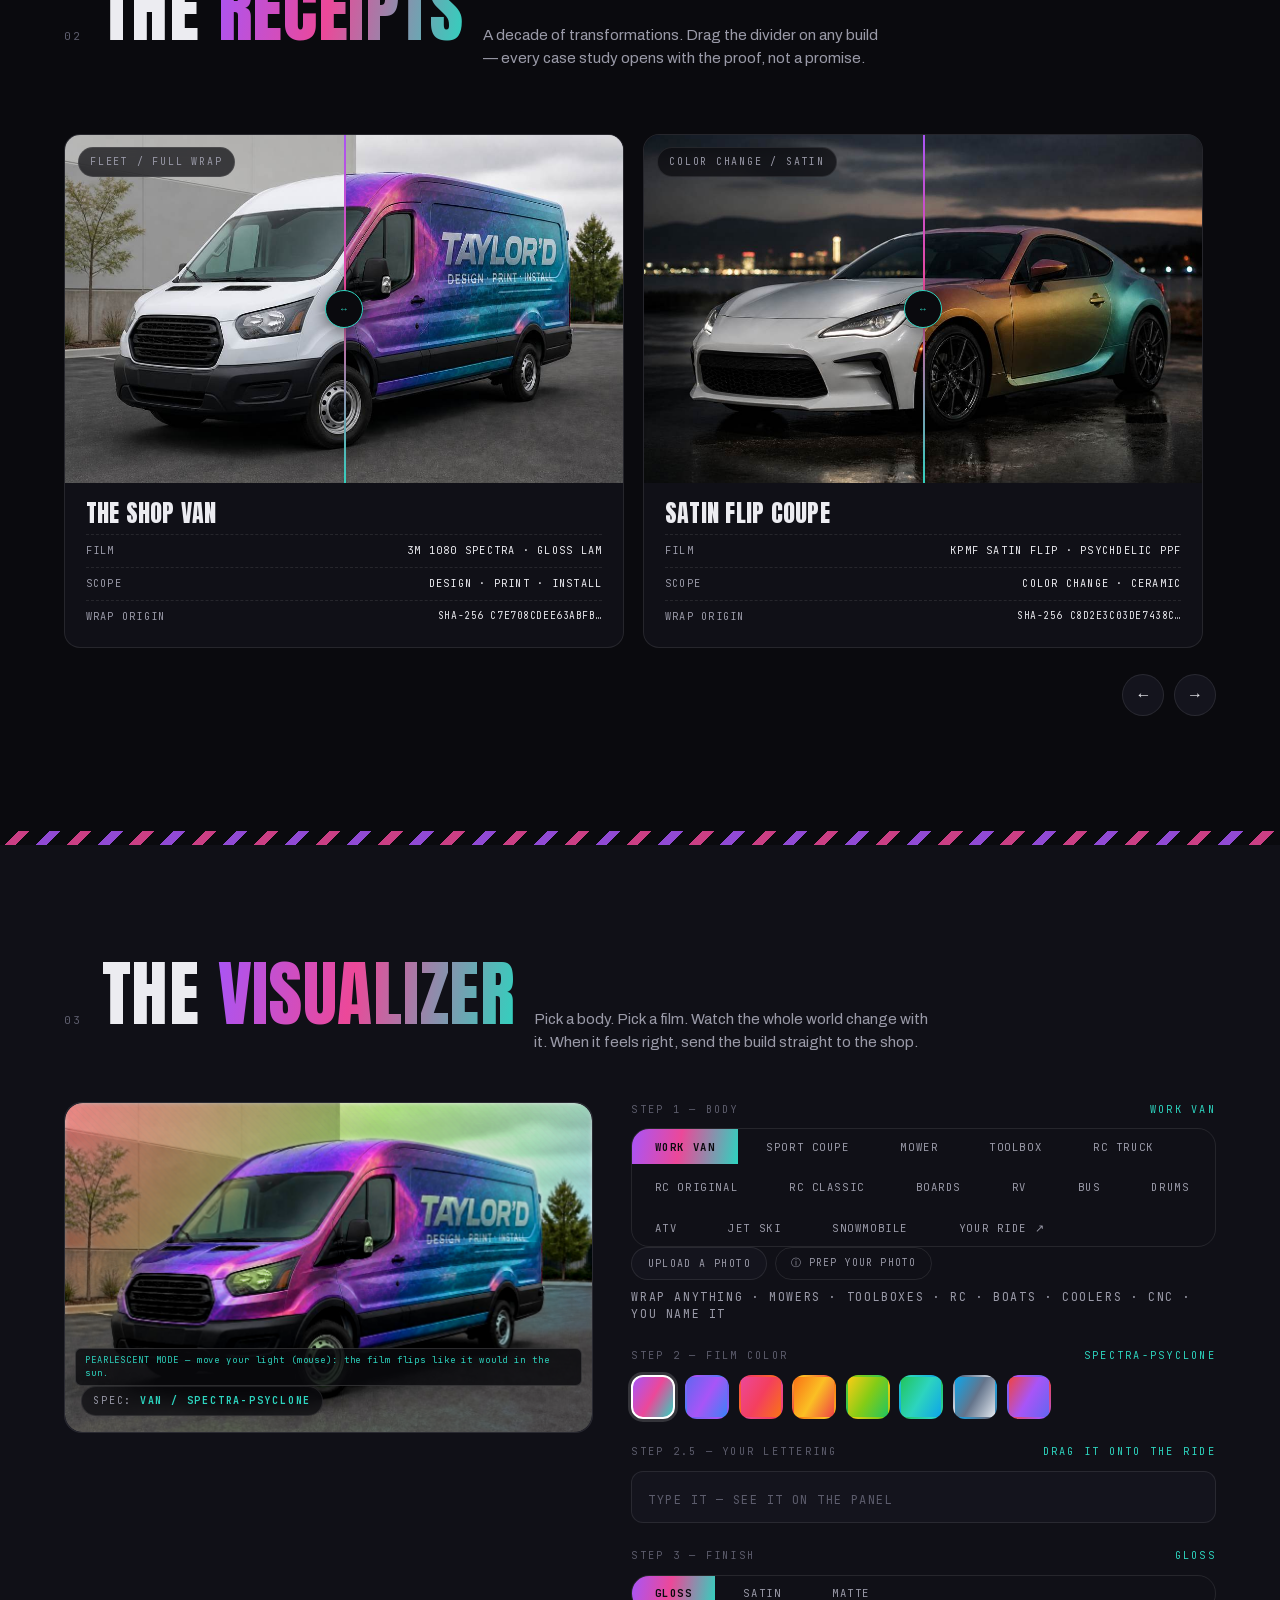
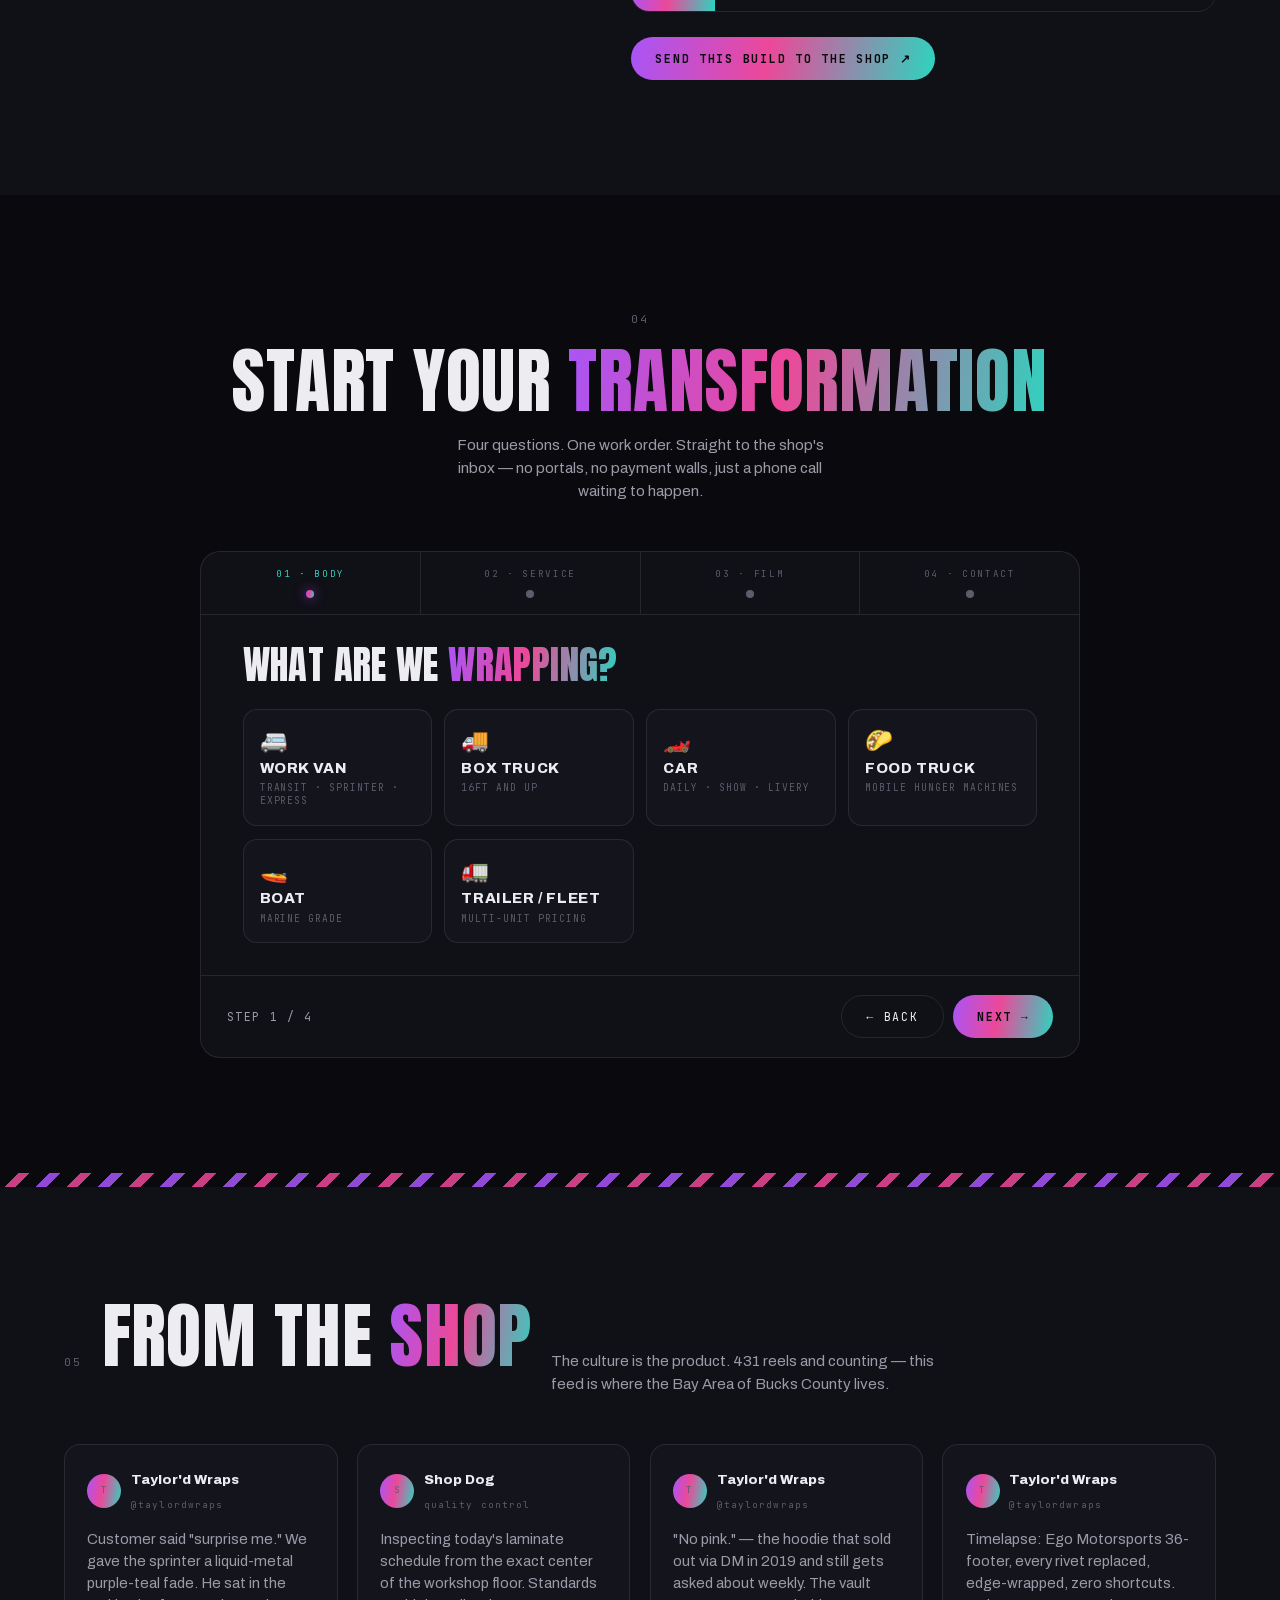
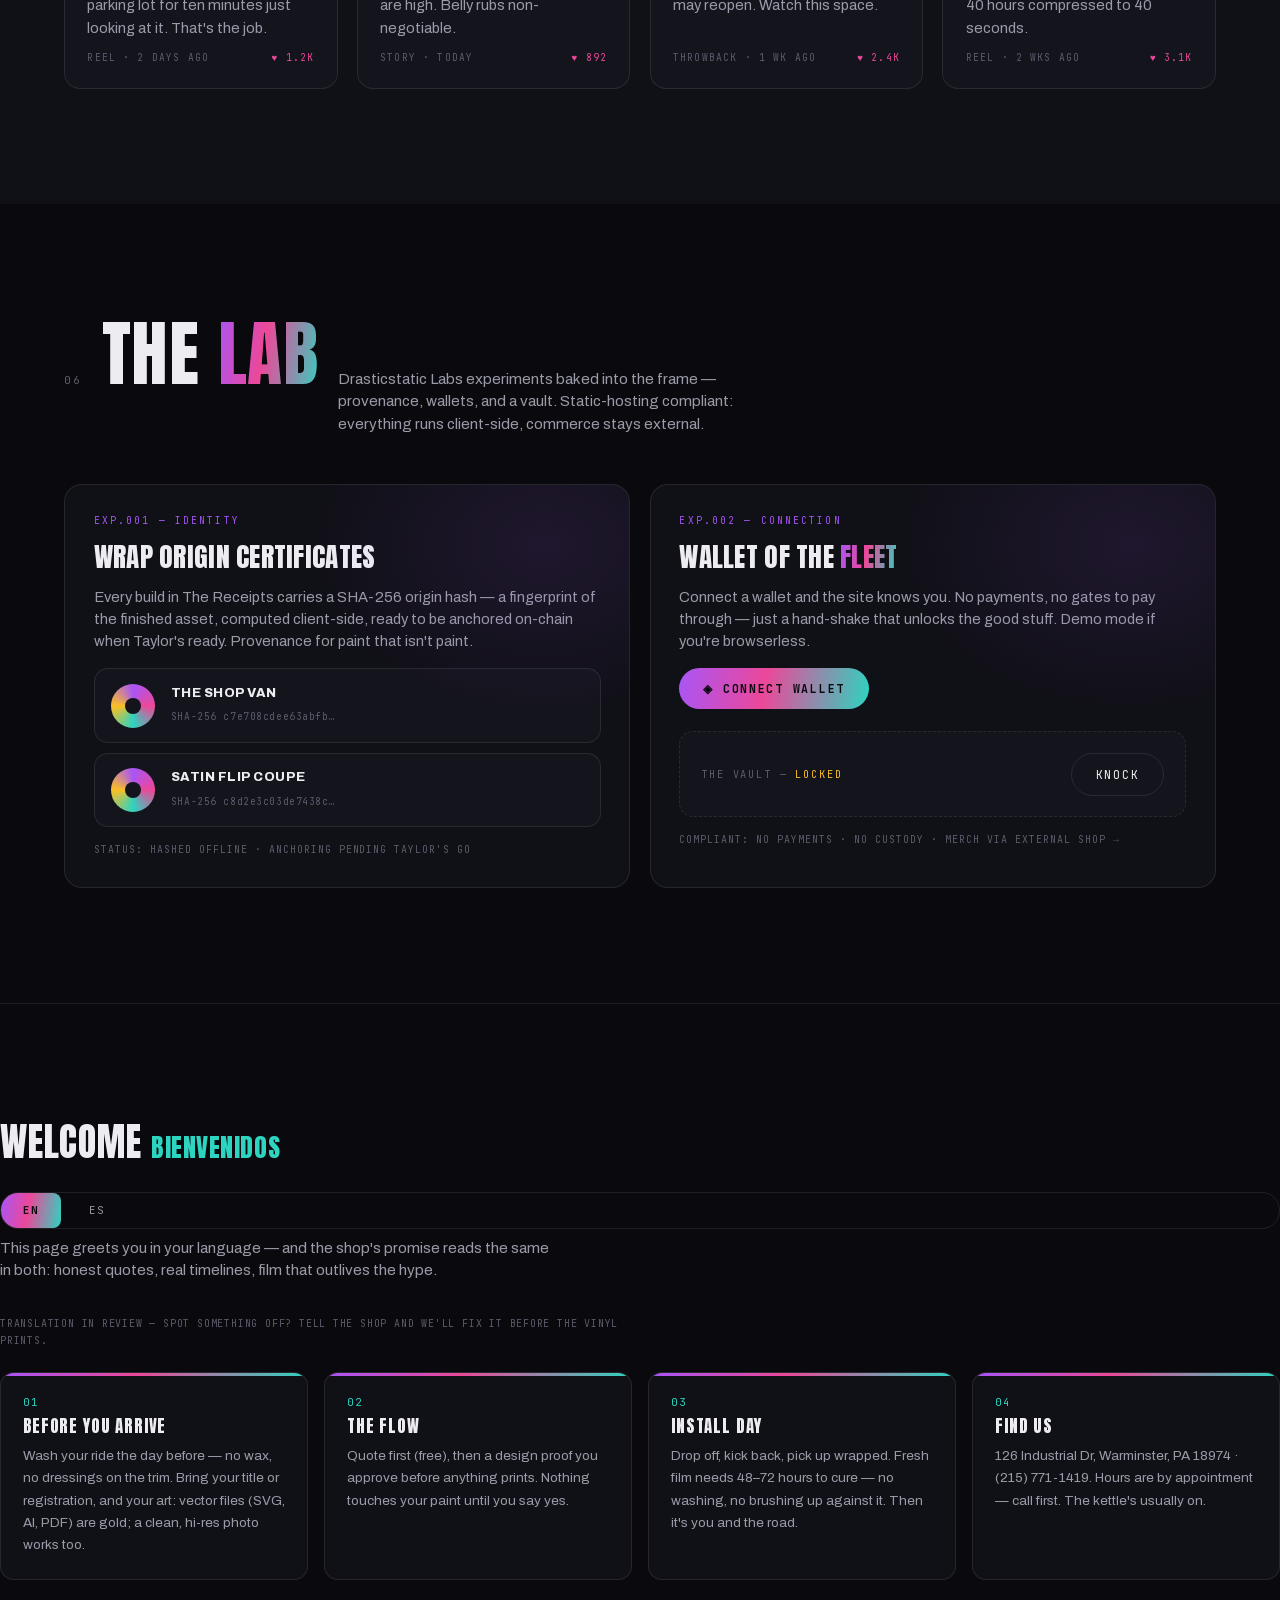
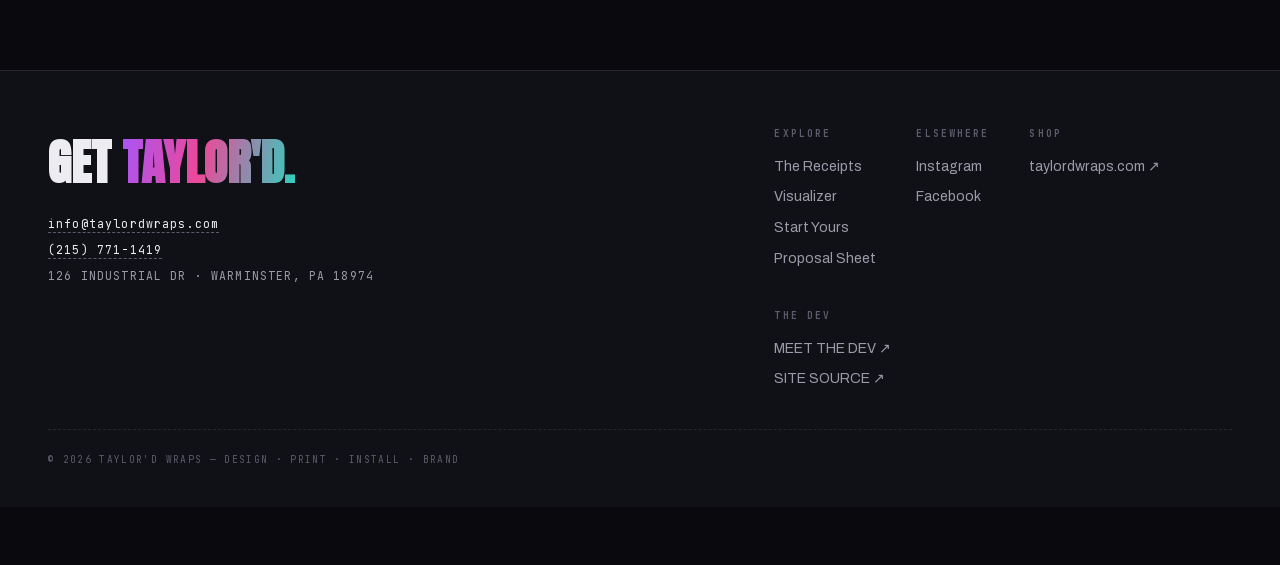
==== commit 95fce7aa: "[skip ci] sync signed bundle 52a66bb6dd08" ====
--- a/index.html
+++ b/index.html
@@ -5,7 +5,7 @@
 <meta name="viewport" content="width=device-width, initial-scale=1.0">
 <title>TAYLOR'D WRAPS — Design. Print. Install. Brand.</title>
 <meta name="description" content="Custom is good. Taylor'd is better. Full custom advertisement wraps, color changes, fleet graphics, marine graphics and brand identity — Warminster, PA.">
-<link rel="stylesheet" href="styles.css?v=161">
+<link rel="stylesheet" href="styles.css?v=170">
 </head>
 <script>try{if(localStorage.tw_theme==="light")document.body.classList.add("light")}catch(e){}</script>
 <div id="loader"><div class="lgo">TAYLOR<span class="gradtxt">'D</span></div><div class="bar"><i id="lbar"></i></div><div class="pct" id="lpct">WARMING THE LAMINATOR — 0%</div></div>
@@ -62,7 +62,7 @@
   </div>
 </header>
 
-<div class="ticker"><div class="track" id="tickTrack"></div><div class="t-meta">© 2026 TAYLOR'D WRAPS · DESIGN · PRINT · INSTALL · BRAND · HANDCRAFTED IN DRASTICSTATIC LABS · v1.6 SHOWCASE · ↑↓↑↓←→←→BA</div></div>
+<div class="ticker"><div class="track" id="tickTrack"></div><div class="t-meta">© 2026 TAYLOR'D WRAPS · DESIGN · PRINT · INSTALL · BRAND · HANDCRAFTED IN DRASTICSTATIC LABS · v1.7 SHOWCASE · ↑↓↑↓←→←→BA</div></div>
 
 <section class="section" id="manifesto">
   <div class="mani">
@@ -170,8 +170,8 @@
     <div class="ctrls">
       <div class="ctrl">
         <div class="lab"><span>STEP 1 — BODY</span><b id="bodyName">WORK VAN</b></div>
-        <div class="seg" id="bodySeg"><button class="on" data-body="van">WORK VAN</button><button data-body="car">SPORT COUPE</button><button data-body="mower">MOWER</button><button data-body="toolbox">TOOLBOX</button><button data-body="rc">RC TRUCK</button><button data-body="rcReal">RC ORIGINAL</button><button data-body="boards">BOARDS</button><button data-body="rv">RV</button><button data-body="bus">BUS</button><button data-body="drums">DRUMS</button><button data-body="atv">ATV</button><button data-body="jetski">JET SKI</button><button data-body="snow">SNOWMOBILE</button><button data-body="custom">YOUR RIDE ↗</button></div>
-      <div class="presets" id="presets"><button class="pre" id="uploadBtn">UPLOAD A PHOTO</button><span class="mono">WRAP ANYTHING · MOWERS · TOOLBOXES · RC · BOATS · COOLERS · CNC · YOU NAME IT</span></div>
+        <div class="seg" id="bodySeg"><button class="on" data-body="van">WORK VAN</button><button data-body="car">SPORT COUPE</button><button data-body="mower">MOWER</button><button data-body="toolbox">TOOLBOX</button><button data-body="rc">RC TRUCK</button><button data-body="rcReal">RC ORIGINAL</button><button data-body="rcOld">RC CLASSIC</button><button data-body="boards">BOARDS</button><button data-body="rv">RV</button><button data-body="bus">BUS</button><button data-body="drums">DRUMS</button><button data-body="atv">ATV</button><button data-body="jetski">JET SKI</button><button data-body="snow">SNOWMOBILE</button><button data-body="custom">YOUR RIDE ↗</button></div>
+      <div class="presets" id="presets"><button class="pre" id="uploadBtn">UPLOAD A PHOTO</button> <button class="how-chip" id="howBtn" type="button">ⓘ PREP YOUR PHOTO</button><span class="mono">WRAP ANYTHING · MOWERS · TOOLBOXES · RC · BOATS · COOLERS · CNC · YOU NAME IT</span></div>
       <input type="file" id="wrapFile" accept="image/*" style="display:none">
       </div>
       <div class="ctrl">
@@ -391,5 +391,26 @@
   <button class="tb-btn" id="tbUndo" aria-label="Undo last stroke"><i>↶</i>UNDO</button>
   <button class="tb-btn" id="tbClear" aria-label="Clear all paint"><i>✕</i>CLEAR</button>
 </div>
-
-<script src="app.js?v=161" defer></script>
+<div class="how-overlay" id="howOverlay" role="dialog" aria-modal="true" aria-label="How to prep a photo for upload">
+  <div class="how-card">
+    <button class="how-close" data-close aria-label="Close">×</button>
+    <h3>THE MOM METHOD</h3>
+    <p class="how-sub">HOW TO GET A WRAP-READY PHOTO — THE WAY MOM'S TRUCK DID IT</p>
+    <div class="how-pair">
+      <figure><img src="assets/rc.jpg" alt="Mom's RC truck, custom build"><figcaption>MOM'S BUILD — THE REAL THING</figcaption></figure>
+      <figure><img src="assets/rc-white.jpg" alt="Prepped white shell version"><figcaption>PREPPED SHELL — WHAT UPLOADS LOVE</figcaption></figure>
+    </div>
+    <div class="how-steps">
+      <p><b>1.</b> Pick a photo of your ride. Any ride — that's the point.</p>
+      <p><b>2.</b> Feed the prompt below to your own AI tool, whichever you trust. It repaints just the body white and touches nothing else — same trick we ran on Mom's truck.</p>
+      <p><b>3.</b> Upload the white-shell result here. The film lands on the paint, not the backdrop.</p>
+    </div>
+    <div class="how-prompt" id="howPromptText">Recolor the main vehicle or object in this photo to a plain, uniform glossy WHITE with no decals, no logos, no lettering. Keep everything else exactly as it is — background, lighting, shadows, wheels, glass, suspension, details. Photorealistic, seamless edit.</div>
+    <div class="how-actions">
+      <button class="btn solid" id="howCopy" type="button">COPY THE PROMPT</button>
+      <button class="btn" id="howUpload" type="button">UPLOAD MY PHOTO →</button>
+    </div>
+    <p class="w-honest" style="margin-top:14px">WHY WHITE? THE WRAP ENGINE READS PAINT BY COLOR — WHITE AND NEUTRAL SHELLS GIVE IT CLEAN EDGES, SO YOUR FILM LOOKS LAID, NOT SPLASHED.</p>
+  </div>
+</div>
+<script src="app.js?v=170" defer></script>
--- a/styles.css
+++ b/styles.css
@@ -408,3 +408,32 @@
 nav a.doodle.here::after{transform:scaleX(1)}
 /* ---------- v1.6: 404 ---------- */
 .lost-hero{font-family:var(--disp);font-size:clamp(4rem,16vw,11rem);line-height:.9;background:var(--grad);-webkit-background-clip:text;background-clip:text;color:transparent}
+
+/* ---------- v1.7: upload how-to modal (the mom method) ---------- */
+.how-chip{font-family:var(--mono);font-size:.6rem;letter-spacing:.12em;background:none;border:1px solid var(--line);color:var(--dim);border-radius:99px;padding:.55rem .9rem;cursor:pointer}
+.how-chip:hover{color:var(--a3);border-color:var(--a3)}
+.how-overlay{position:fixed;inset:0;z-index:900;background:rgba(5,5,9,.82);backdrop-filter:blur(6px);display:none;align-items:center;justify-content:center;padding:20px}
+.how-overlay.open{display:flex}
+.how-card{background:var(--panel);border:1px solid var(--line);border-radius:18px;max-width:680px;width:100%;max-height:88vh;overflow:auto;padding:26px}
+.how-card h3{font-family:var(--disp);font-size:1.5rem;margin:0 0 4px;letter-spacing:.02em}
+.how-card .how-sub{font-family:var(--mono);font-size:.62rem;letter-spacing:.12em;color:var(--a3);margin-bottom:18px}
+.how-pair{display:grid;grid-template-columns:1fr 1fr;gap:12px;margin-bottom:18px}
+.how-pair figure{margin:0}
+.how-pair img{width:100%;border-radius:10px;display:block;border:1px solid var(--line)}
+.how-pair figcaption{font-family:var(--mono);font-size:.58rem;letter-spacing:.12em;color:var(--dim);margin-top:6px;text-align:center}
+.how-steps{font-size:.86rem;line-height:1.75;color:var(--txt2,var(--txt))}
+.how-steps b{color:var(--a3)}
+.how-prompt{background:#0a0a0e;border:1px dashed rgba(45,212,191,.4);border-radius:10px;padding:14px;font-family:var(--mono);font-size:.72rem;line-height:1.7;color:var(--a3);margin:14px 0}
+.how-actions{display:flex;gap:10px;flex-wrap:wrap;margin-top:6px}
+.how-close{position:sticky;top:0;float:right;font-size:1.2rem;background:none;border:0;color:var(--dim);cursor:pointer}
+@media (max-width:560px){.how-pair{grid-template-columns:1fr}}
+/* ---------- v1.7: design-lab hero reticle ---------- */
+.lab-reticle{position:absolute;inset:0;pointer-events:none;z-index:2;opacity:0;transition:opacity .3s}
+#hero:hover .lab-reticle{opacity:1}
+.lab-reticle::before,.lab-reticle::after{content:"";position:absolute;background:rgba(45,212,191,.35)}
+.lab-reticle .ret-x{position:absolute;top:0;bottom:0;width:1px;background:rgba(45,212,191,.28)}
+.lab-reticle .ret-y{position:absolute;left:0;right:0;height:1px;background:rgba(45,212,191,.28)}
+.lab-reticle .ret-dot{position:absolute;width:34px;height:34px;border:1px solid rgba(45,212,191,.5);border-radius:50%;transform:translate(-50%,-50%)}
+.lab-reticle .ret-dot::after{content:"";position:absolute;inset:13px;background:var(--a3);border-radius:50%}
+.lab-reticle .ret-tag{position:absolute;font-family:var(--mono);font-size:.55rem;letter-spacing:.12em;color:var(--a3);transform:translate(18px,-50%);white-space:nowrap;background:rgba(10,10,14,.7);padding:2px 7px;border-radius:4px}
+.hero-visual{transform-style:preserve-3d;transition:transform .18s ease-out;will-change:transform}
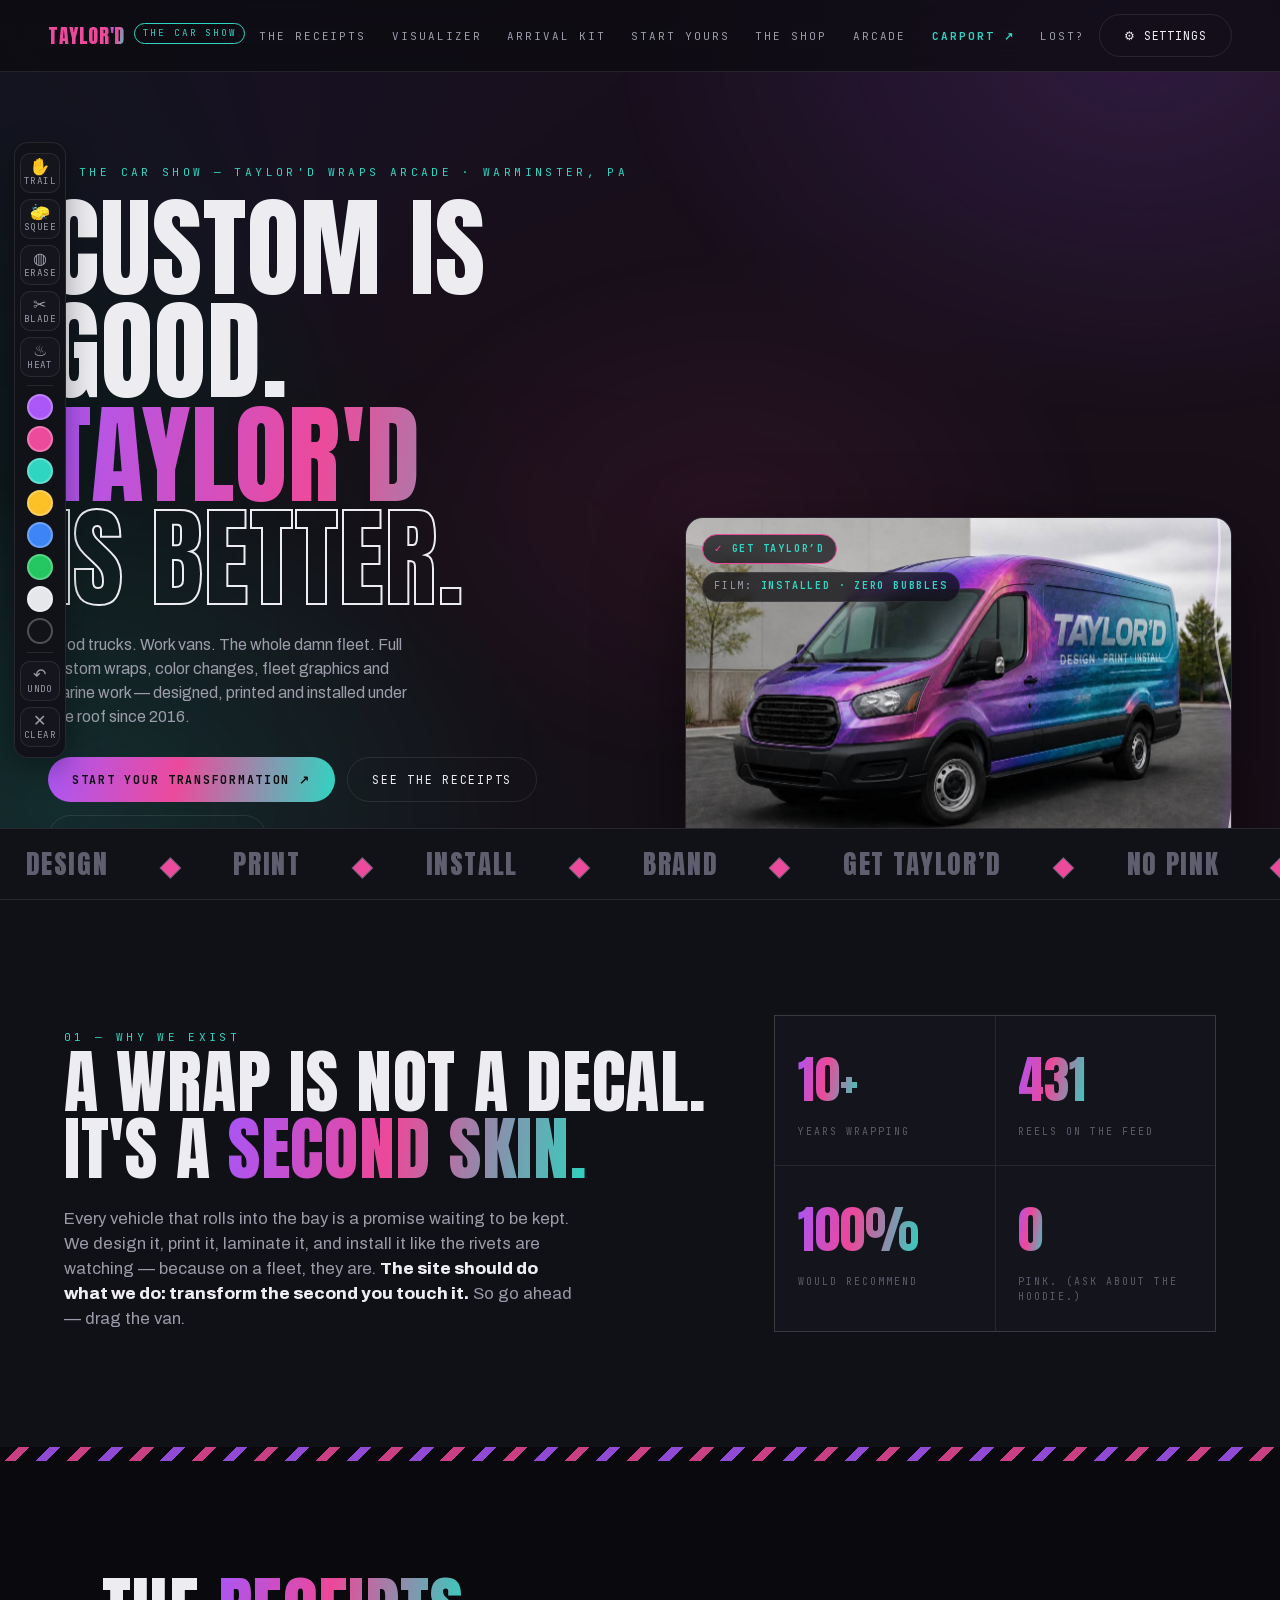
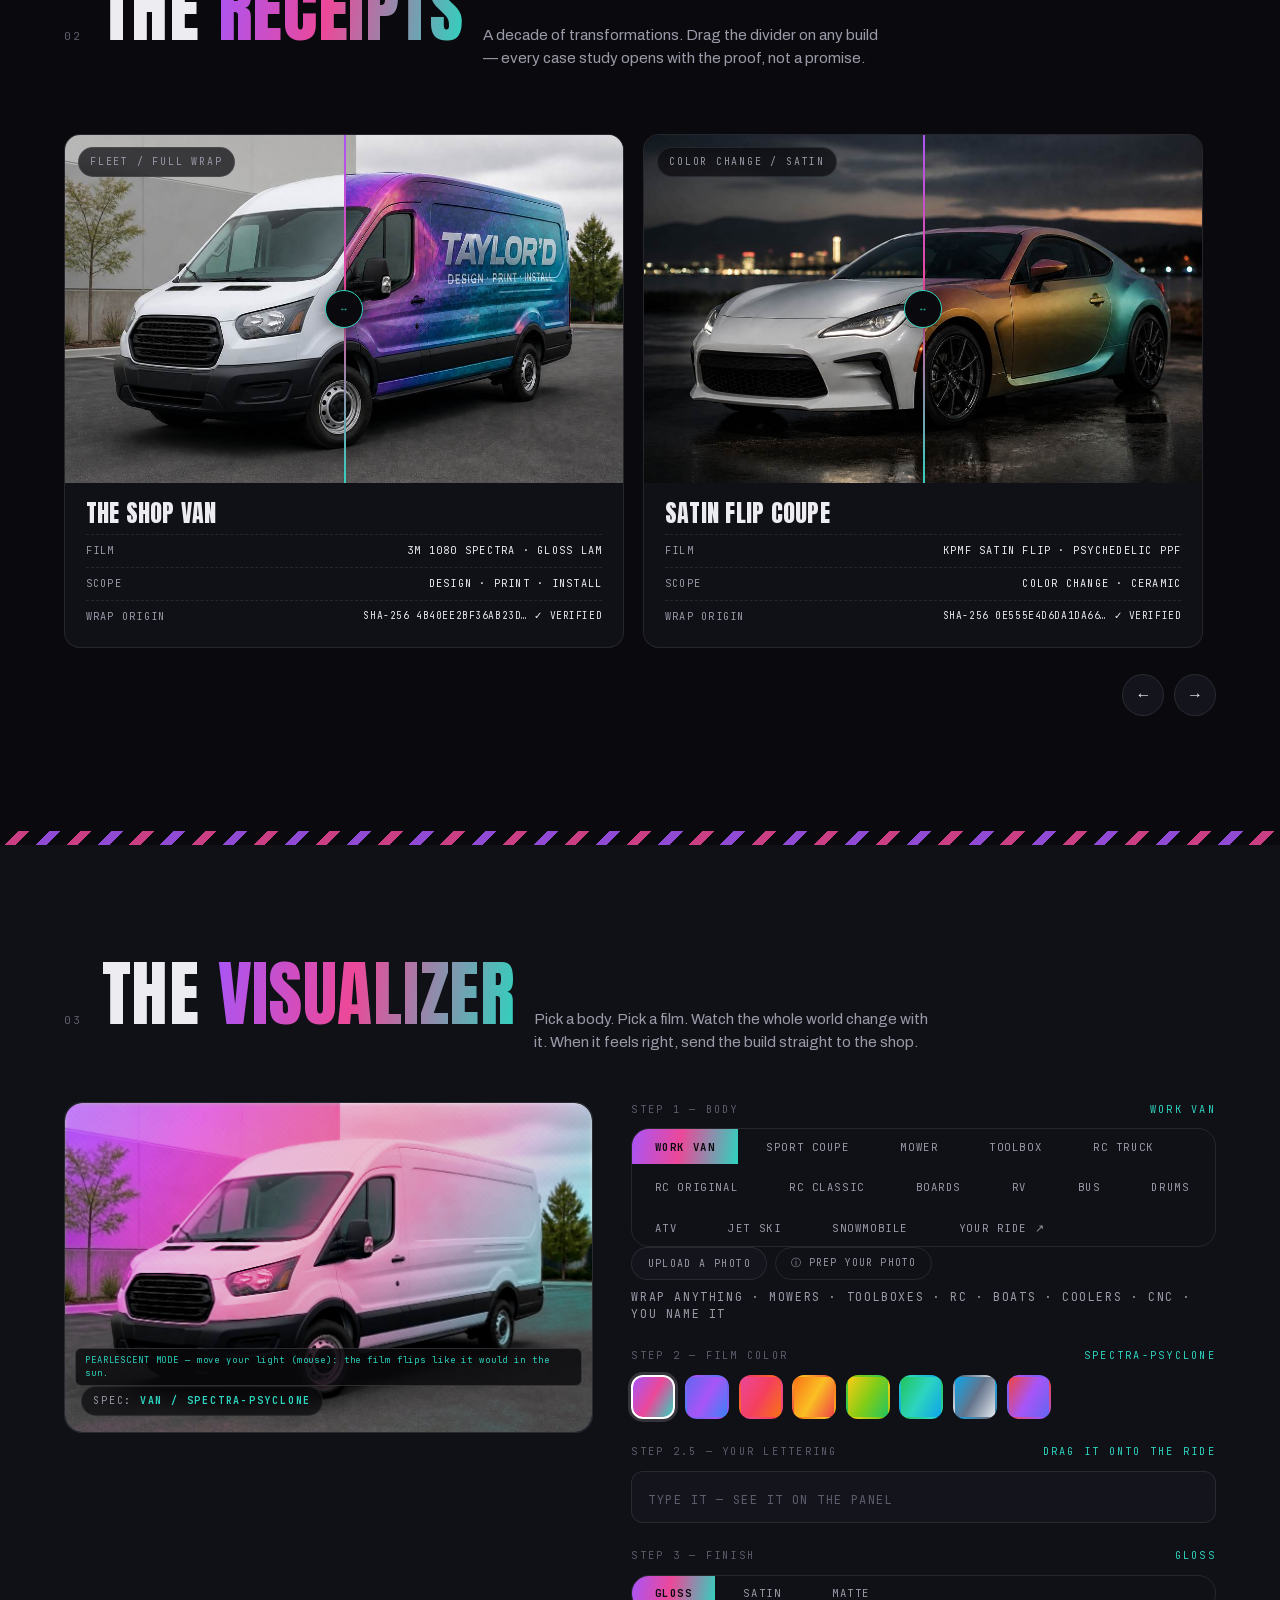
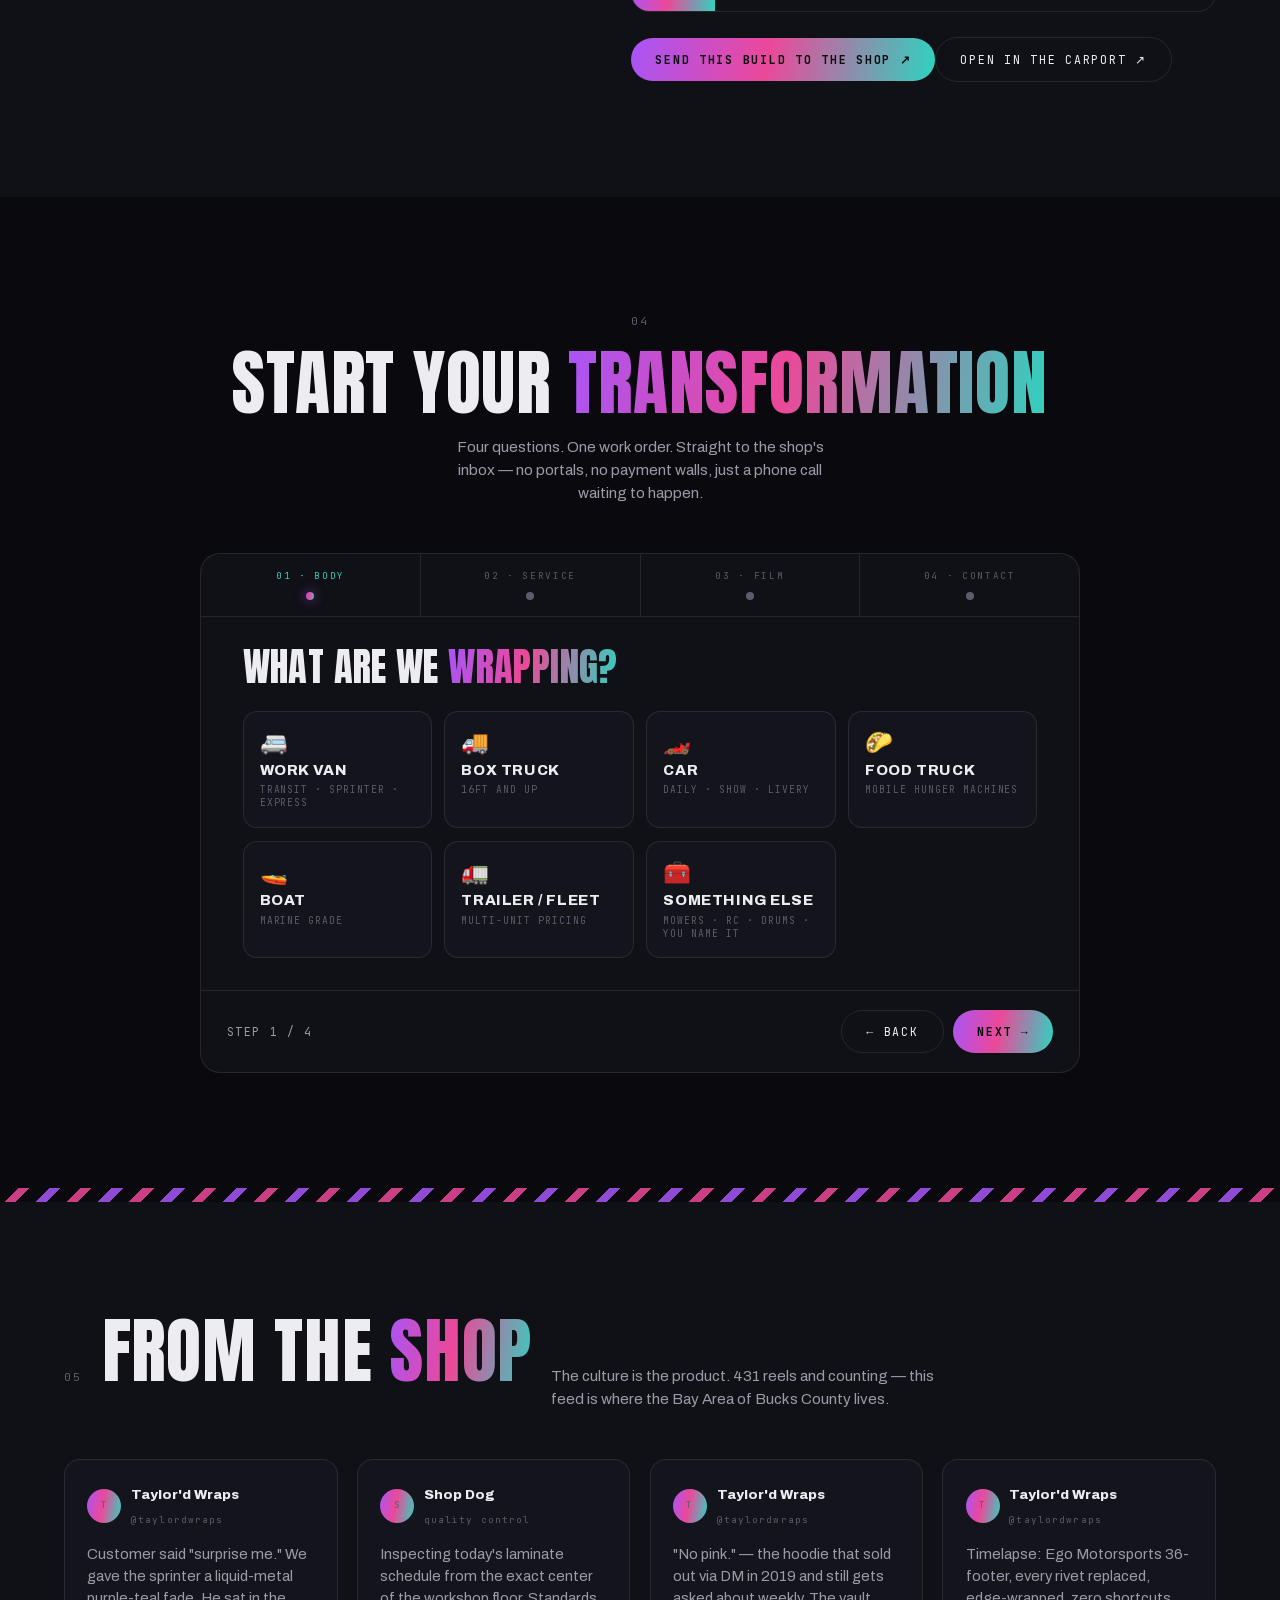
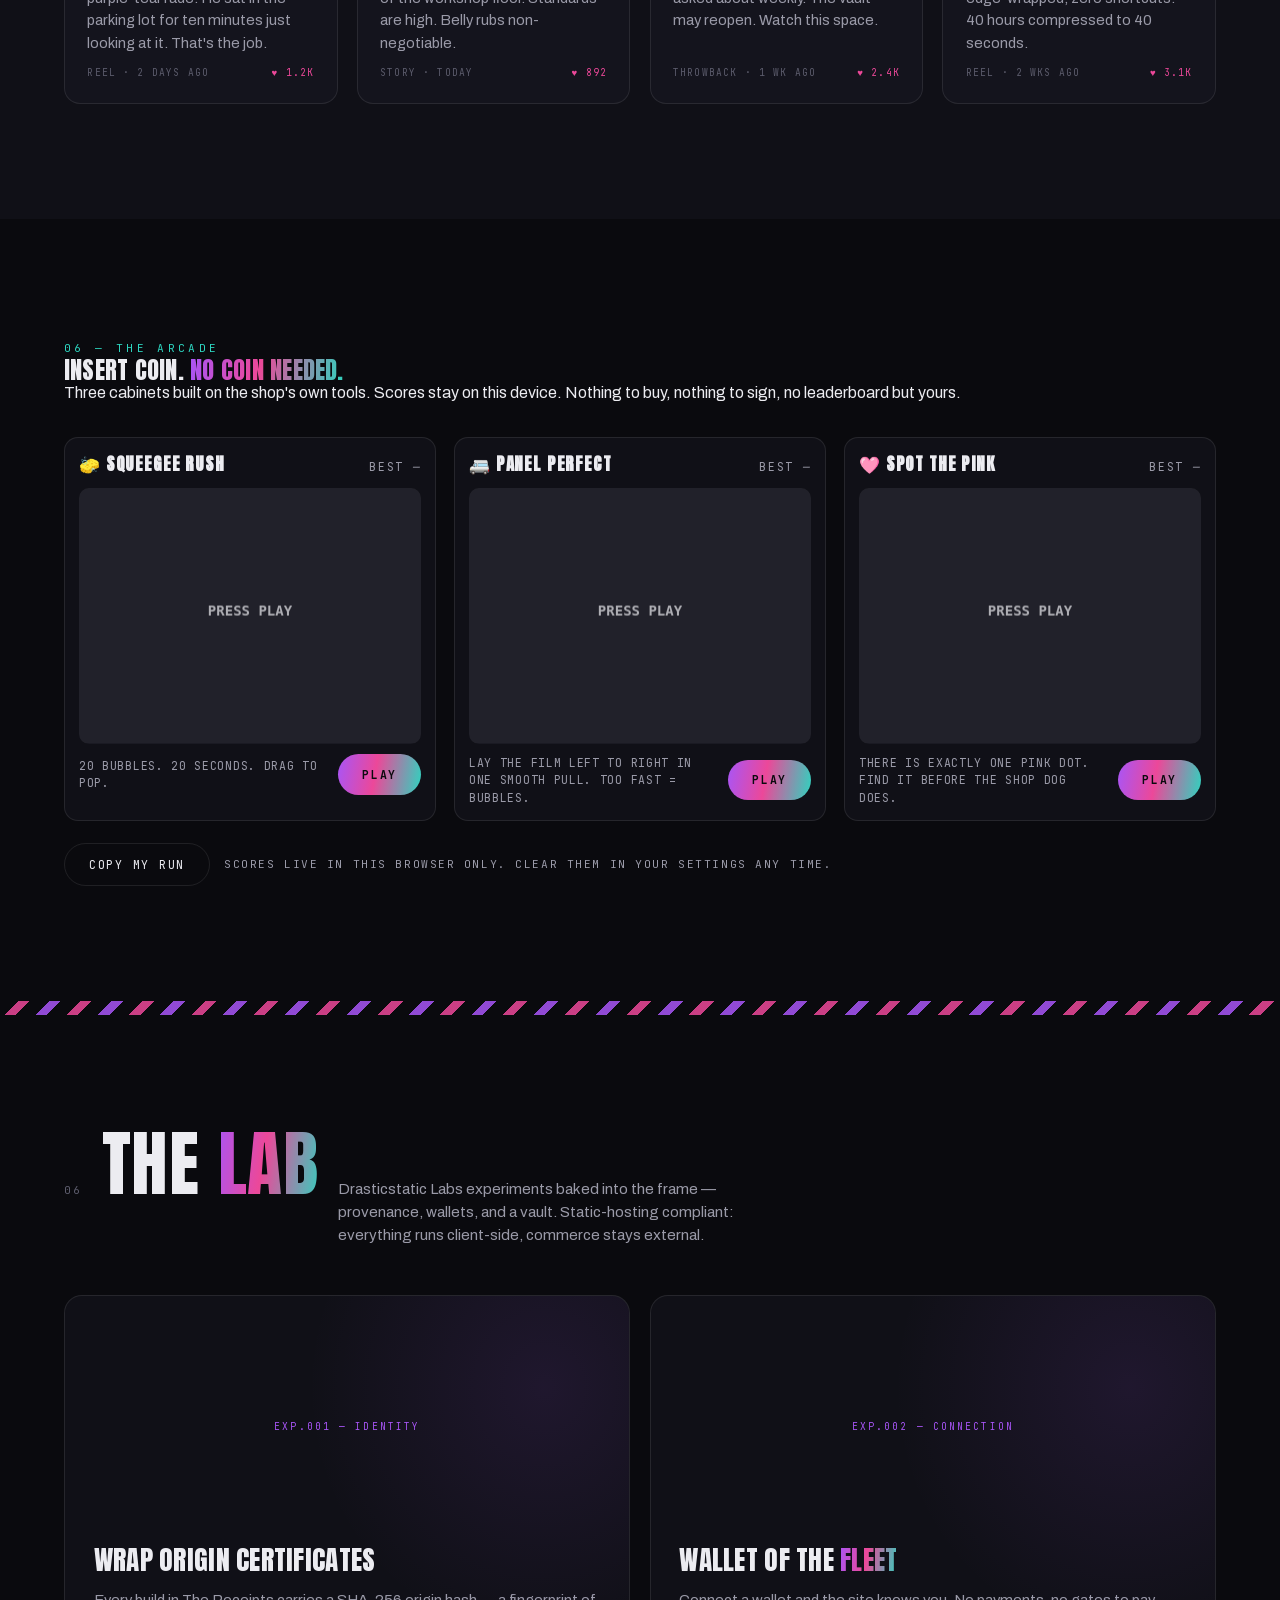
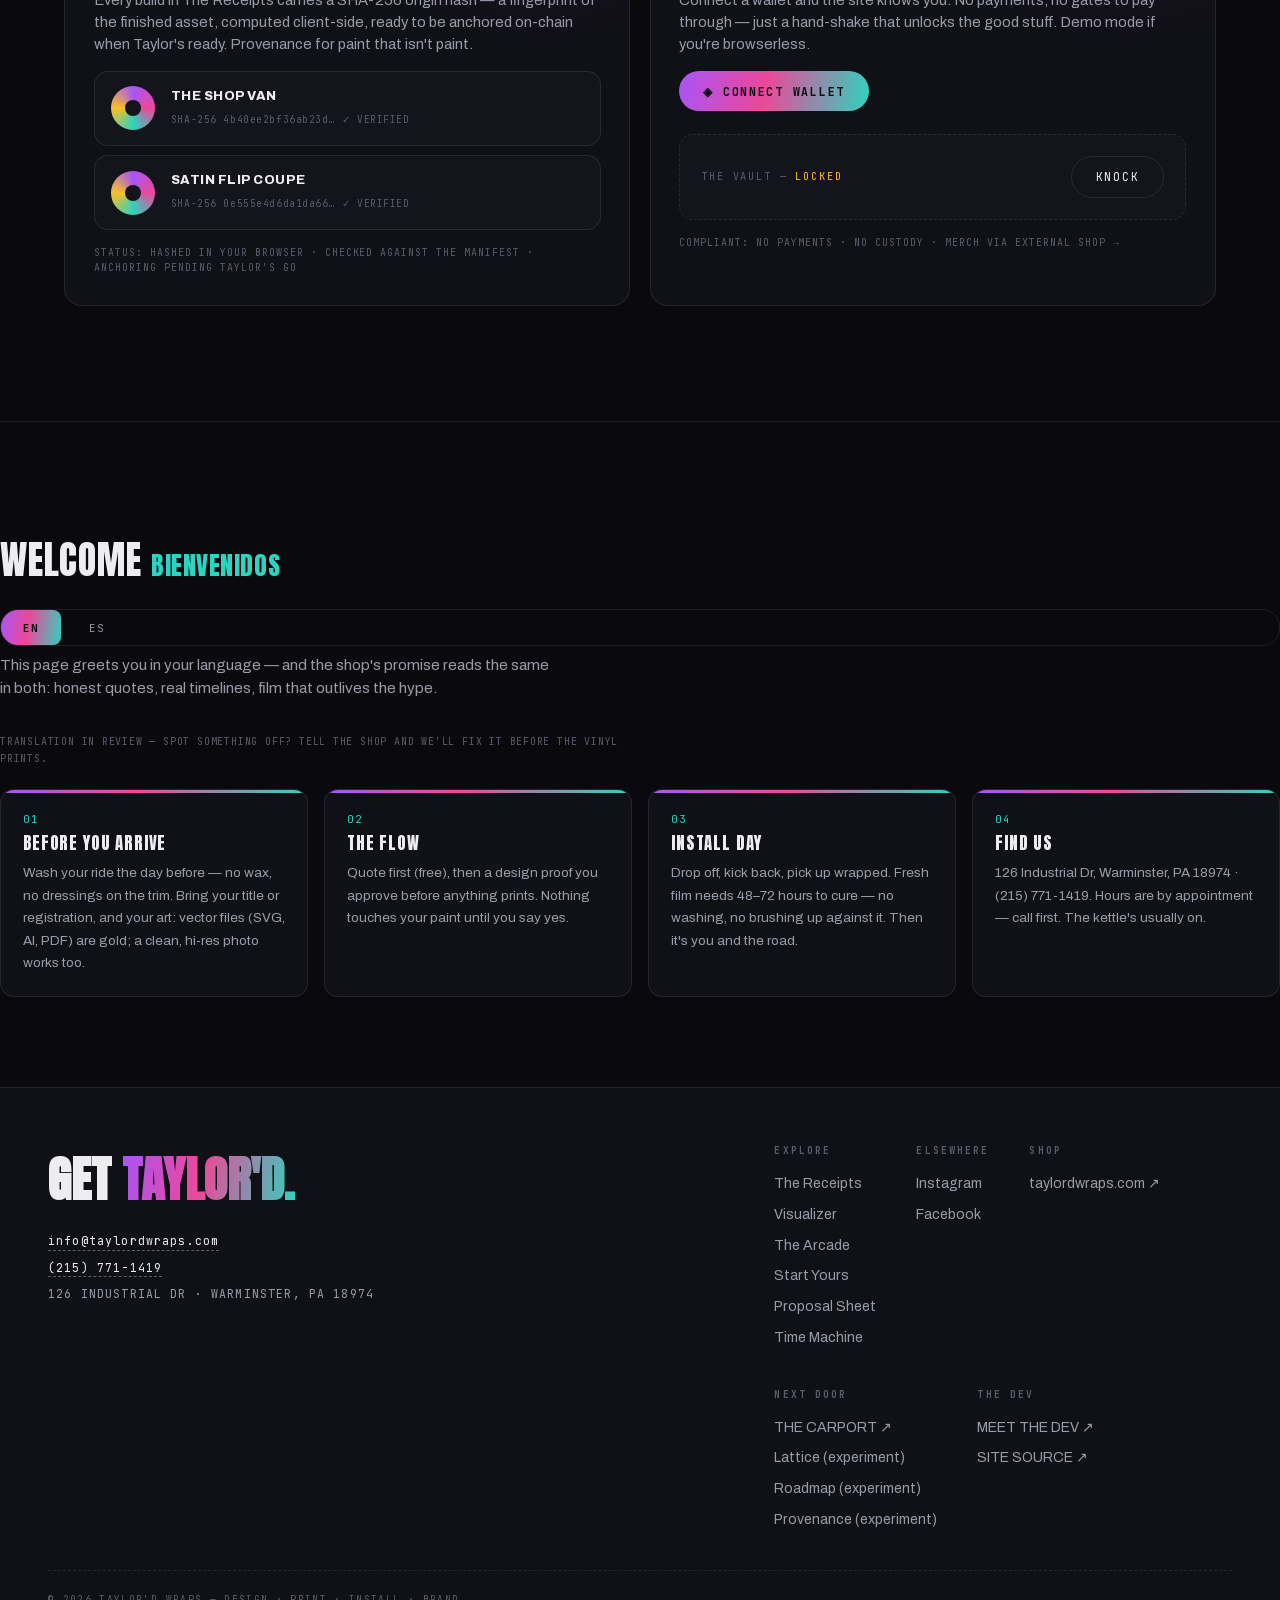
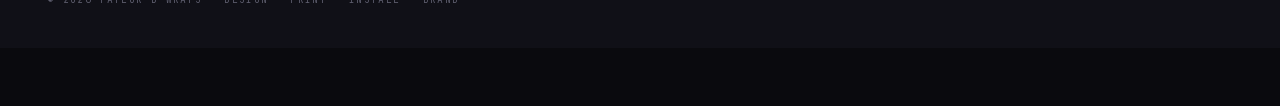
==== commit b23618dd: "sync: efe5ac5f — proposals: rendered PDFs (001–003) and the pre-clone docs archived verbatim Mirrore" ====
--- a/index.html
+++ b/index.html
@@ -3,17 +3,18 @@
 <head>
 <meta charset="UTF-8">
 <meta name="viewport" content="width=device-width, initial-scale=1.0">
-<title>TAYLOR'D WRAPS — Design. Print. Install. Brand.</title>
-<meta name="description" content="Custom is good. Taylor'd is better. Full custom advertisement wraps, color changes, fleet graphics, marine graphics and brand identity — Warminster, PA.">
-<link rel="stylesheet" href="styles.css?v=170">
+<title>THE CAR SHOW — Taylor'd Wraps arcade. Design. Print. Install. Brand.</title>
+<meta name="description" content="THE CAR SHOW: the hand-built arcade next door to the Taylor'd Wraps carport. The Peel, the wrap-anything visualizer, the vinyl toolbox, three games, and the labs' experiments. Warminster, PA.">
+<link rel="stylesheet" href="styles.css?v=200">
 </head>
-<script>try{if(localStorage.tw_theme==="light")document.body.classList.add("light")}catch(e){}</script>
+<body>
+<script>try{var _t=localStorage.tw_theme;if(_t==="light")document.body.classList.add("light");if(localStorage.tw_psy==="on")document.documentElement.classList.add("psylight")}catch(e){}</script>
 <div id="loader"><div class="lgo">TAYLOR<span class="gradtxt">'D</span></div><div class="bar"><i id="lbar"></i></div><div class="pct" id="lpct">WARMING THE LAMINATOR — 0%</div></div>
 
 <nav>
-  <a class="logo" href="#hero" title="Taylor'd Wraps x drasticstatic labs"><b>TAYLOR<span class="gradtxt">'D</span></b> <span class="labs">× LABS</span></a>
+  <a class="logo" href="#hero" title="Taylor'd Wraps x drasticstatic labs"><b>TAYLOR<span class="gradtxt">'D</span></b> <span class="labs">THE CAR SHOW</span></a>
   <div class="links">
-    <a href="#receipts" class="doodle">The Receipts</a><a href="#visualizer" class="doodle">Visualizer</a><a href="#arrival" class="doodle">Arrival Kit</a><a href="#quote" class="doodle">Start Yours</a><a href="#shop" class="doodle">The Shop</a><a href="404.html">LOST?</a>
+    <a href="#receipts" class="doodle">The Receipts</a><a href="#visualizer" class="doodle">Visualizer</a><a href="#arrival" class="doodle">Arrival Kit</a><a href="#quote" class="doodle">Start Yours</a><a href="#shop" class="doodle">The Shop</a><a href="#arcade" class="doodle">Arcade</a><a href="https://drasticstatic.github.io/taylordwraps-nextjs-preview/" class="carport-link" title="The Carport — the Next.js site next door">Carport ↗</a><a href="404.html">LOST?</a>
   </div>
   <button class="btn gear-btn" id="gearBtn" aria-haspopup="dialog" aria-expanded="false" aria-controls="settingsDrawer" title="Settings — theme, PSYCLONE, film trail, wallet">⚙ SETTINGS</button>
 </nav>
@@ -43,12 +44,13 @@
   <div class="bgfx"></div>
   <div class="hero-grid">
     <div class="hero-copy">
-      <span class="kicker">// Warminster, PA — Vinyl Transformation Studio</span>
+      <span class="kicker">// THE CAR SHOW — Taylor'd Wraps arcade · Warminster, PA</span>
       <h1><span class="row">CUSTOM IS</span><span class="row">GOOD.</span><span class="row gradtxt">TAYLOR'D</span><span class="row outline">IS BETTER.</span></h1>
       <p>Food trucks. Work vans. The whole damn fleet. Full custom wraps, color changes, fleet graphics and marine work — designed, printed and installed under one roof since 2016.</p>
       <div class="hero-ctas">
         <a class="btn solid" href="#quote">Start Your Transformation ↗</a>
         <a class="btn" href="#receipts">See The Receipts</a>
+        <a class="btn" href="https://drasticstatic.github.io/taylordwraps-nextjs-preview/" data-peel="THE REAL THING IS NEXT DOOR">Enter The Carport ↗</a>
       </div>
     </div>
     <div class="peelbox">
@@ -62,7 +64,7 @@
   </div>
 </header>
 
-<div class="ticker"><div class="track" id="tickTrack"></div><div class="t-meta">© 2026 TAYLOR'D WRAPS · DESIGN · PRINT · INSTALL · BRAND · HANDCRAFTED IN DRASTICSTATIC LABS · v1.7 SHOWCASE · ↑↓↑↓←→←→BA</div></div>
+<div class="ticker"><div class="track" id="tickTrack"></div><div class="t-meta">© 2026 TAYLOR'D WRAPS · DESIGN · PRINT · INSTALL · BRAND · HANDCRAFTED IN DRASTICSTATIC LABS · v2.0 · THE CAR SHOW · ↑↑↓↓←→←→BA</div></div>
 
 <section class="section" id="manifesto">
   <div class="mani">
@@ -111,7 +113,7 @@
       </div>
       <div class="spec">
         <h3>SATIN FLIP COUPE</h3>
-        <div class="row"><span>FILM</span><b>KPMF SATIN FLIP · PSYCHDELIC PPF</b></div>
+        <div class="row"><span>FILM</span><b>KPMF SATIN FLIP · PSYCHEDELIC PPF</b></div>
         <div class="row"><span>SCOPE</span><b>COLOR CHANGE · CERAMIC</b></div>
         <div class="row"><span>WRAP ORIGIN</span><b class="hash">SHA-256 <span data-hash="car"></span></b></div>
       </div>
@@ -161,7 +163,7 @@
   </div>
   <div class="viz rv">
     <div class="stage">
-      <img id="vizImg" src="assets/van_after.jpg" alt="Vehicle preview with selected wrap film">
+      <img id="vizImg" src="assets/van_before.jpg" alt="Vehicle preview with selected wrap film">
       <div class="frame"></div>
       <div class="drop">DROP IT — WE'LL WRAP IT</div>
       <div class="vtxt" id="vizText" spellcheck="false">YOUR TEXT HERE</div>
@@ -215,6 +217,7 @@
           <button class="opt" data-v="Food Truck"><span class="ic">🌮</span><span class="nm">Food Truck</span><span class="ds">Mobile hunger machines</span></button>
           <button class="opt" data-v="Boat / Marine"><span class="ic">🚤</span><span class="nm">Boat</span><span class="ds">Marine grade</span></button>
           <button class="opt" data-v="Trailer / Fleet"><span class="ic">🚛</span><span class="nm">Trailer / Fleet</span><span class="ds">Multi-unit pricing</span></button>
+          <button class="opt" data-v="Something Else"><span class="ic">🧰</span><span class="nm">Something Else</span><span class="ds">Mowers · RC · drums · you name it</span></button>
         </div>
       </div>
       <div class="q" data-q="2">
@@ -278,6 +281,32 @@
   </div>
 </section>
 
+<section class="section" id="arcade">
+  <span class="kicker">06 — The Arcade</span>
+  <h2>INSERT COIN. <span class="gradtxt">NO COIN NEEDED.</span></h2>
+  <p class="sub">Three cabinets built on the shop's own tools. Scores stay on this device. Nothing to buy, nothing to sign, no leaderboard but yours.</p>
+  <div class="arcade-grid">
+    <article class="cab" data-game="rush" aria-label="Squeegee Rush">
+      <header><b>🧽 SQUEEGEE RUSH</b><span class="mono">best <i data-best="rush">—</i></span></header>
+      <canvas aria-label="Squeegee Rush game" role="img"></canvas>
+      <div class="cab-hud"><span class="mono" data-hud>20 bubbles. 20 seconds. Drag to pop.</span><button class="btn solid" data-start>PLAY</button></div>
+    </article>
+    <article class="cab" data-game="panel" aria-label="Panel Perfect">
+      <header><b>🚐 PANEL PERFECT</b><span class="mono">best <i data-best="panel">—</i></span></header>
+      <canvas aria-label="Panel Perfect game" role="img"></canvas>
+      <div class="cab-hud"><span class="mono" data-hud>Lay the film left to right in one smooth pull. Too fast = bubbles.</span><button class="btn solid" data-start>PLAY</button></div>
+    </article>
+    <article class="cab" data-game="pink" aria-label="Spot the Pink">
+      <header><b>🩷 SPOT THE PINK</b><span class="mono">best <i data-best="pink">—</i></span></header>
+      <canvas aria-label="Spot the Pink game" role="img"></canvas>
+      <div class="cab-hud"><span class="mono" data-hud>There is exactly one pink dot. Find it before the shop dog does.</span><button class="btn solid" data-start>PLAY</button></div>
+    </article>
+  </div>
+  <p class="mono arcade-foot"><button class="btn" id="arcadeShare">COPY MY RUN</button> <span class="dim">Scores live in this browser only. Clear them in your settings any time.</span></p>
+</section>
+
+<div class="hazard"></div>
+
 <section class="section" id="lab">
   <div class="sect-head rv">
     <span class="sect-num">06</span><h2>THE <span class="gradtxt">LAB</span></h2>
@@ -292,7 +321,7 @@
         <div class="cert"><span class="disc"></span><div class="meta"><b>THE SHOP VAN</b><span class="hash">SHA-256 <span data-hash="van"></span></span></div></div>
         <div class="cert"><span class="disc"></span><div class="meta"><b>SATIN FLIP COUPE</b><span class="hash">SHA-256 <span data-hash="car"></span></span></div></div>
       </div>
-      <span class="chainnote">STATUS: HASHED OFFLINE · ANCHORING PENDING TAYLOR'S GO</span>
+      <span class="chainnote">STATUS: HASHED IN YOUR BROWSER · CHECKED AGAINST THE MANIFEST · ANCHORING PENDING TAYLOR'S GO</span>
     </div>
     <div class="labcard rv"><span class="fx"></span>
       <span class="exp">EXP.002 — CONNECTION</span>
@@ -360,9 +389,10 @@
       </div>
     </div>
     <div class="f-links">
-      <div class="col"><b>Explore</b><a href="#receipts">The Receipts</a><a href="#visualizer">Visualizer</a><a href="#quote">Start Yours</a><a href="proposal.html">Proposal Sheet</a></div>
+      <div class="col"><b>Explore</b><a href="#receipts">The Receipts</a><a href="#visualizer">Visualizer</a><a href="#arcade">The Arcade</a><a href="#quote">Start Yours</a><a href="proposal.html">Proposal Sheet</a><a href="time-machine.html">Time Machine</a></div>
       <div class="col"><b>Elsewhere</b><a href="https://www.instagram.com/taylordwraps/" target="_blank" rel="noopener">Instagram</a><a href="https://www.facebook.com/taylordwraps" target="_blank" rel="noopener">Facebook</a></div>
       <div class="col"><b>Shop</b><a href="https://taylordwraps.com" target="_blank" rel="noopener">taylordwraps.com ↗</a></div>
+      <div class="col"><b>Next Door</b><a href="https://drasticstatic.github.io/taylordwraps-nextjs-preview/">THE CARPORT ↗</a><a href="lattice.html">Lattice (experiment)</a><a href="roadmap.html">Roadmap (experiment)</a><a href="provenance.html">Provenance (experiment)</a></div>
       <div class="col"><b>The Dev</b><a href="https://drasticstatic.github.io/" target="_blank" rel="noopener">MEET THE DEV ↗</a><a href="https://github.com/drasticstatic/taylordwraps-public-preview" target="_blank" rel="noopener">SITE SOURCE ↗</a></div>
     </div>
   </div>
@@ -413,4 +443,7 @@
     <p class="w-honest" style="margin-top:14px">WHY WHITE? THE WRAP ENGINE READS PAINT BY COLOR — WHITE AND NEUTRAL SHELLS GIVE IT CLEAN EDGES, SO YOUR FILM LOOKS LAID, NOT SPLASHED.</p>
   </div>
 </div>
-<script src="app.js?v=170" defer></script>
+<script src="app.js?v=200" defer></script>
+<script src="arcade.js?v=200" defer></script>
+</body>
+</html>
--- a/styles.css
+++ b/styles.css
@@ -243,8 +243,8 @@
 .rv.in{opacity:1;transform:none}
 
 /* ---------- psychedelic mode ---------- */
-body.psylight #hero .bgfx{filter:blur(2px) saturate(2.2)}
-body.psylight{animation:psy 7s linear infinite}
+html.psylight #hero .bgfx{filter:blur(2px) saturate(2.2)}
+html.psylight{animation:psy 7s linear infinite}
 @keyframes psy{0%{filter:hue-rotate(0deg)}100%{filter:hue-rotate(360deg)}}
 .toast{position:fixed;left:50%;bottom:2rem;transform:translate(-50%,20px);background:var(--panel2);border:1px solid var(--a2);color:var(--txt);font-family:var(--mono);font-size:.66rem;letter-spacing:.14em;text-transform:uppercase;padding:.9rem 1.4rem;border-radius:99px;z-index:9500;opacity:0;transition:opacity .3s,transform .3s;pointer-events:none}
 .toast.show{opacity:1;transform:translate(-50%,0)}
@@ -437,3 +437,40 @@
 .lab-reticle .ret-dot::after{content:"";position:absolute;inset:13px;background:var(--a3);border-radius:50%}
 .lab-reticle .ret-tag{position:absolute;font-family:var(--mono);font-size:.55rem;letter-spacing:.12em;color:var(--a3);transform:translate(18px,-50%);white-space:nowrap;background:rgba(10,10,14,.7);padding:2px 7px;border-radius:4px}
 .hero-visual{transform-style:preserve-3d;transition:transform .18s ease-out;will-change:transform}
+
+/* ---- v2.0 THE CAR SHOW: arcade + experiments ---- */
+nav .links .carport-link{color:var(--a3);font-weight:700}
+.arcade-grid{display:grid;grid-template-columns:repeat(auto-fit,minmax(280px,1fr));gap:18px;margin-top:2rem}
+.cab{background:var(--panel);border:1px solid var(--line);border-radius:14px;padding:14px;display:flex;flex-direction:column;gap:10px;min-width:0}
+.cab header{display:flex;justify-content:space-between;align-items:baseline;gap:10px}
+.cab header b{font-family:var(--disp);letter-spacing:.05em;font-size:1.05rem}
+.cab canvas{width:100%;aspect-ratio:4/3;background:var(--panel2);border-radius:10px;touch-action:none;display:block;cursor:crosshair}
+.cab.playing canvas{box-shadow:0 0 0 2px var(--a3)}
+.cab-hud{display:flex;justify-content:space-between;align-items:center;gap:10px;font-size:.7rem}
+.cab-hud [data-hud]{color:var(--dim);letter-spacing:.06em}
+.arcade-foot{margin-top:1.4rem;display:flex;align-items:center;gap:14px;flex-wrap:wrap;font-size:.7rem}
+.arcade-foot .dim{color:var(--dim)}
+.exp{max-width:1000px;margin:0 auto;padding:clamp(3rem,8vw,6rem) clamp(1.2rem,5vw,4rem)}
+.exp .kicker{display:block;margin-bottom:.6rem}
+.exp h1{font-family:var(--disp);font-size:clamp(2.2rem,7vw,4.6rem);line-height:.95;margin:0 0 .4em}
+.exp p.lead{color:var(--dim);font-size:1.05rem;line-height:1.7;max-width:62ch}
+.exp .honest{font-family:var(--mono);font-size:.68rem;letter-spacing:.06em;color:var(--a4);max-width:70ch;margin:1rem 0 2rem}
+.exp .cards{display:grid;grid-template-columns:repeat(auto-fit,minmax(240px,1fr));gap:14px;margin:1.6rem 0}
+.exp .card{background:var(--panel);border:1px solid var(--line);border-radius:14px;padding:18px;color:var(--txt)}
+.exp .card b{font-family:var(--disp);letter-spacing:.04em;font-size:1.05rem;display:block}
+.exp .card p{color:var(--dim);font-size:.88rem;line-height:1.6;margin:.5rem 0 0}
+.exp .card .tag{font-family:var(--mono);font-size:.62rem;letter-spacing:.14em;color:var(--a3);display:inline-block;margin-top:.7rem}
+.exp .chip{display:inline-block;font-family:var(--mono);font-size:.62rem;letter-spacing:.1em;padding:.3rem .6rem;border:1px solid var(--line);border-radius:99px;color:var(--dim);margin:.4rem .3rem 0 0}
+.exp .back{display:inline-block;margin-top:2.5rem;font-family:var(--mono);font-size:.72rem;letter-spacing:.14em;color:var(--a1)}
+.lattice{width:100%;height:auto;margin:1.5rem 0;background:var(--panel);border:1px solid var(--line);border-radius:14px}
+.lattice .hypha{fill:none;stroke:var(--a3);stroke-width:1.4;stroke-dasharray:1;stroke-dashoffset:1;opacity:.75;transition:stroke-dashoffset 2.2s cubic-bezier(.2,.8,.2,1)}
+.lattice.grown .hypha{stroke-dashoffset:0}
+.lattice .node circle{fill:var(--panel2);stroke:var(--a1);stroke-width:2}
+.lattice .node.center circle{stroke:var(--a2);stroke-width:3}
+.lattice .node.friend circle{stroke:var(--a4);stroke-dasharray:4 3}
+.lattice .node text{font-family:var(--mono);font-size:11px;fill:var(--txt);letter-spacing:.04em}
+.lattice .node .sub{fill:var(--dim);font-size:9px}
+.prov input,.prov select,.prov textarea{width:100%;background:var(--panel2);border:1px solid var(--line);color:var(--txt);padding:.6rem .8rem;border-radius:8px;font:inherit}
+.prov .hash{font-family:var(--mono);font-size:.72rem;word-break:break-all;color:var(--a3)}
+.prov .ok{color:var(--a3)}.prov .bad{color:var(--a4)}
+.prov canvas{width:100%;max-width:600px;display:block;border-radius:10px;border:1px solid var(--line);margin-top:1rem}
